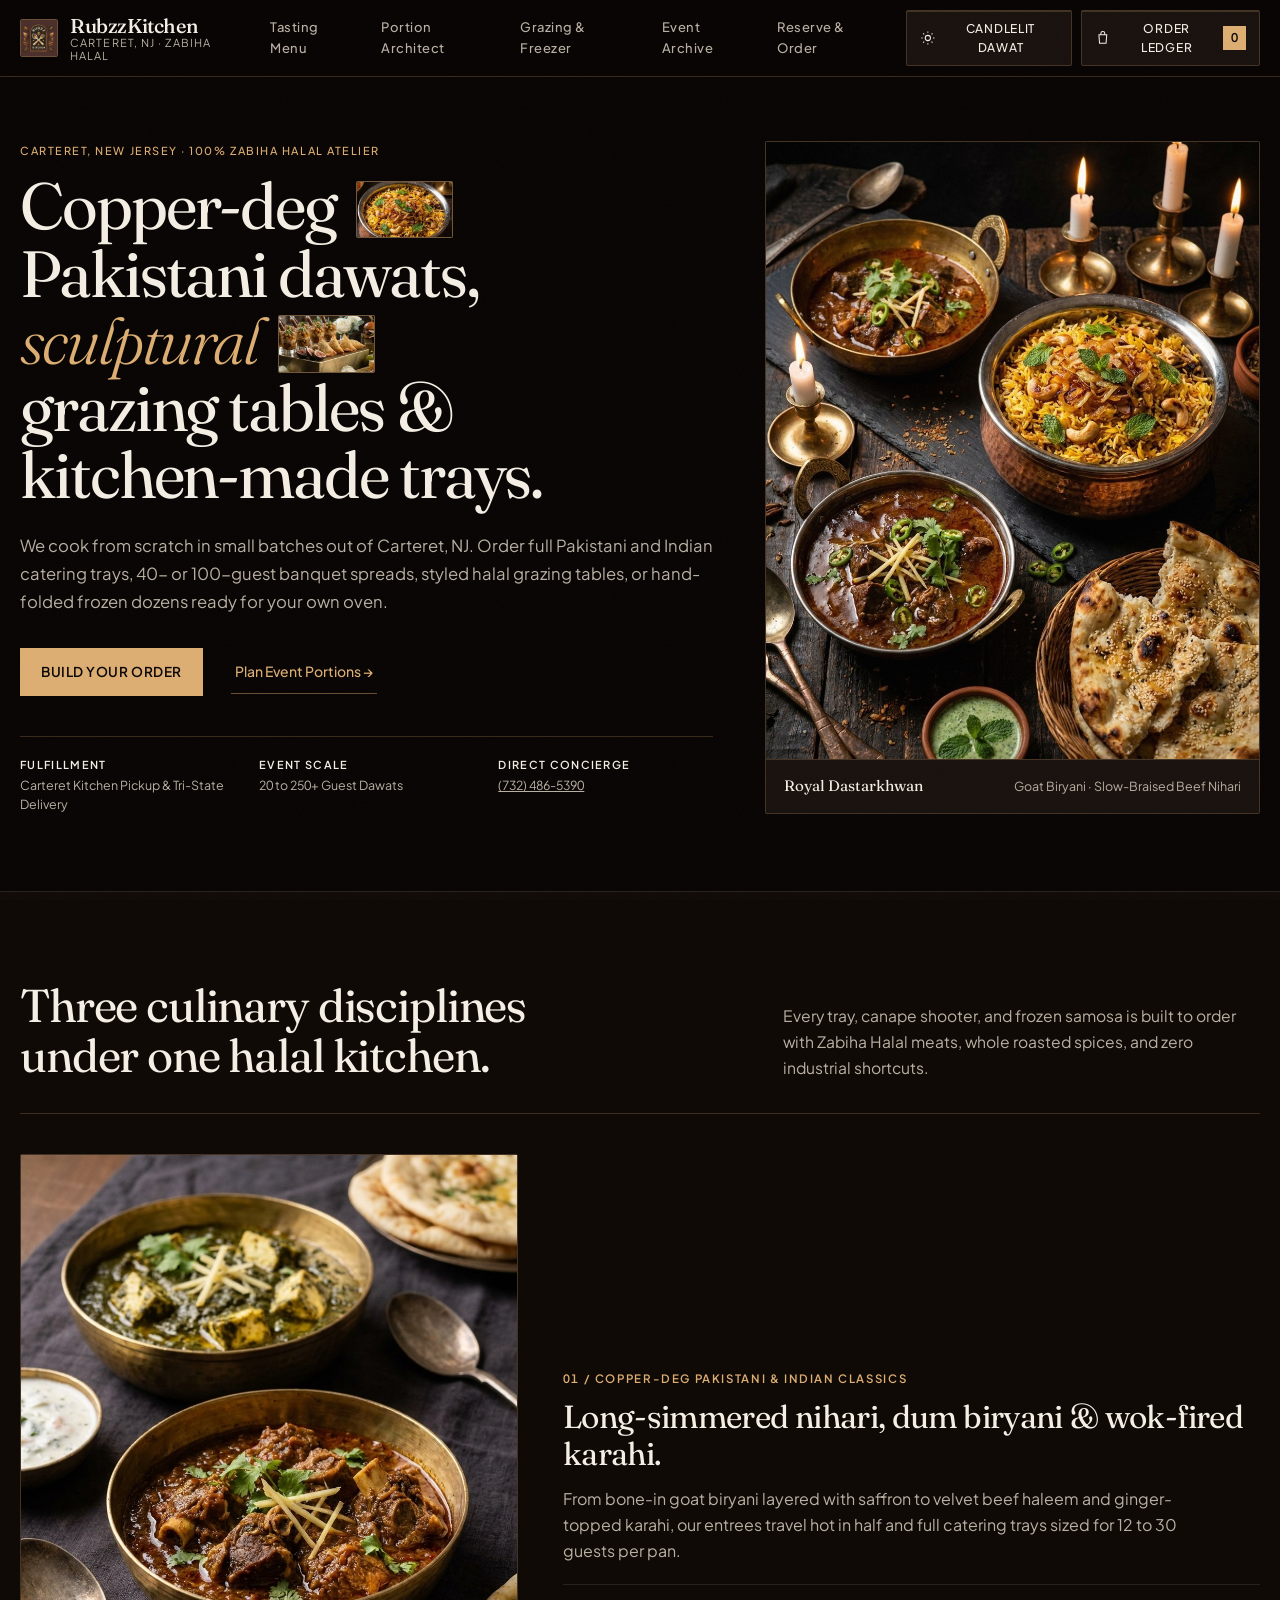
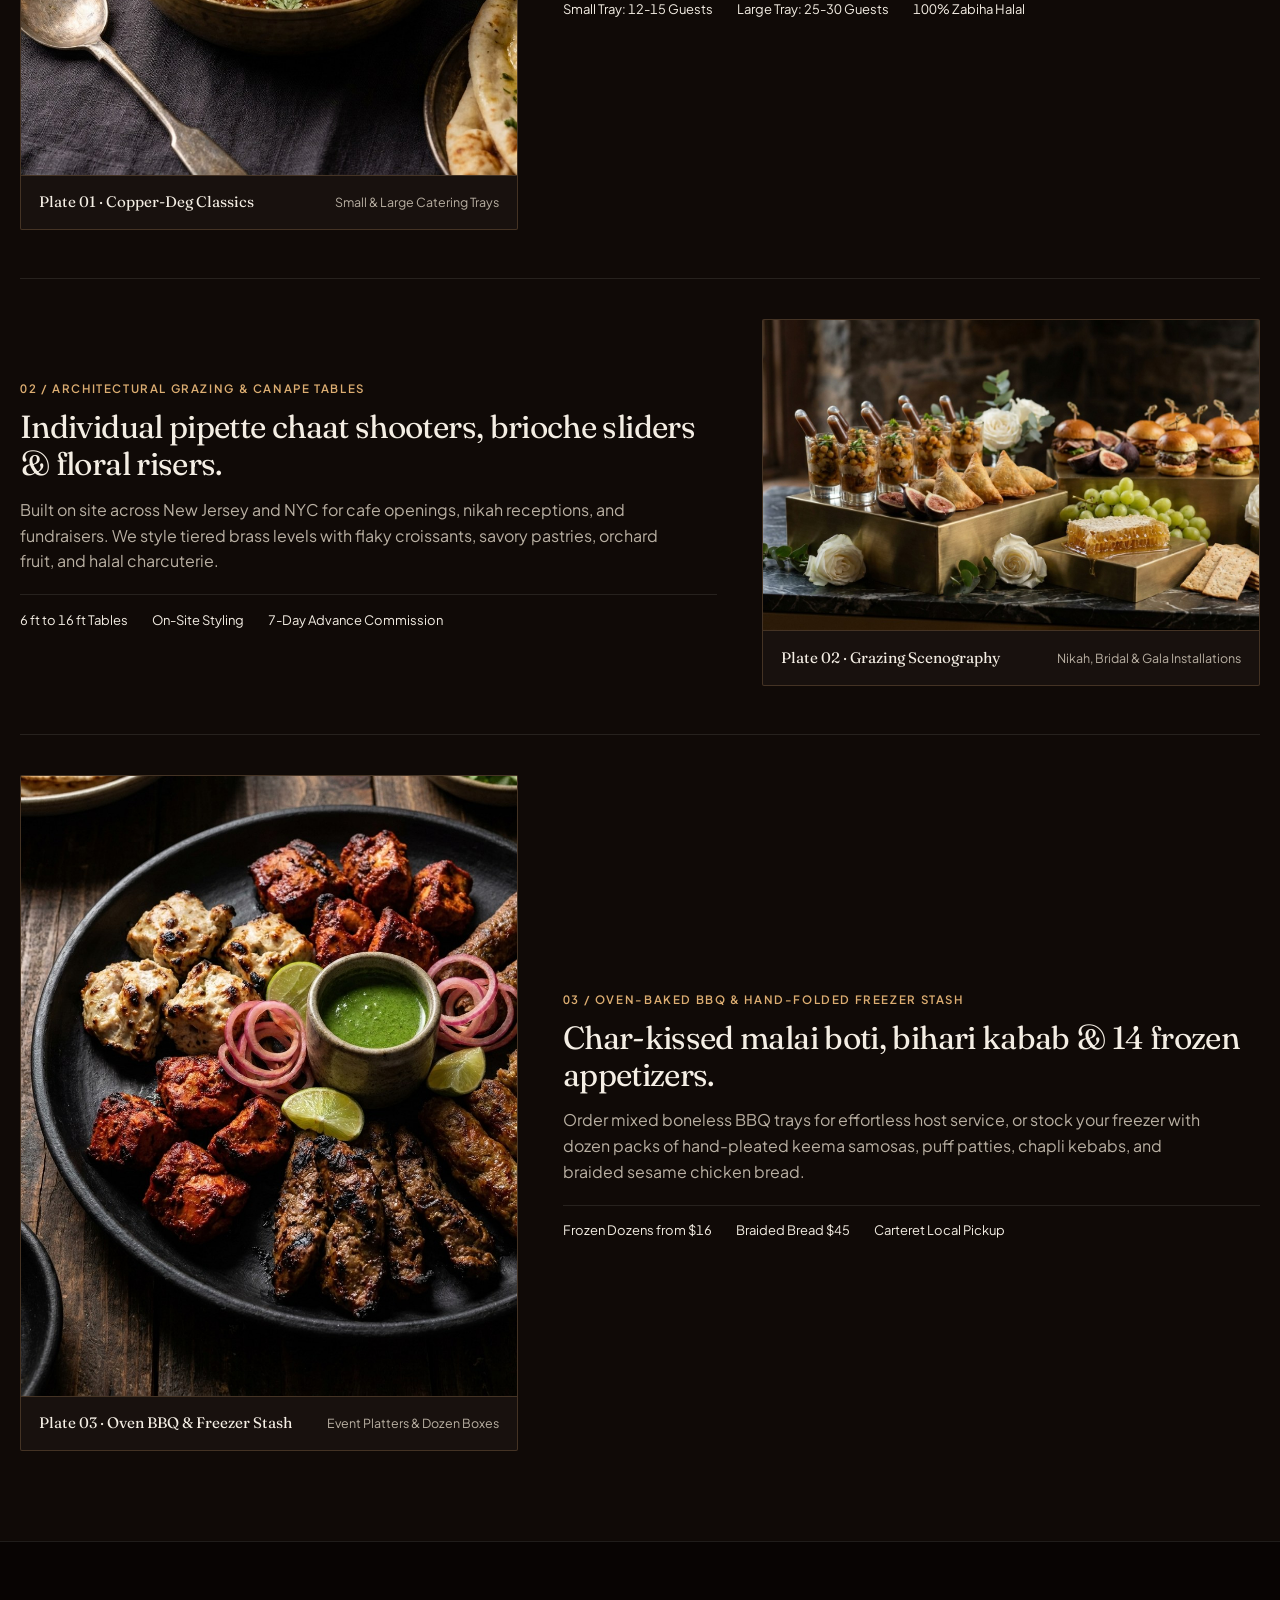
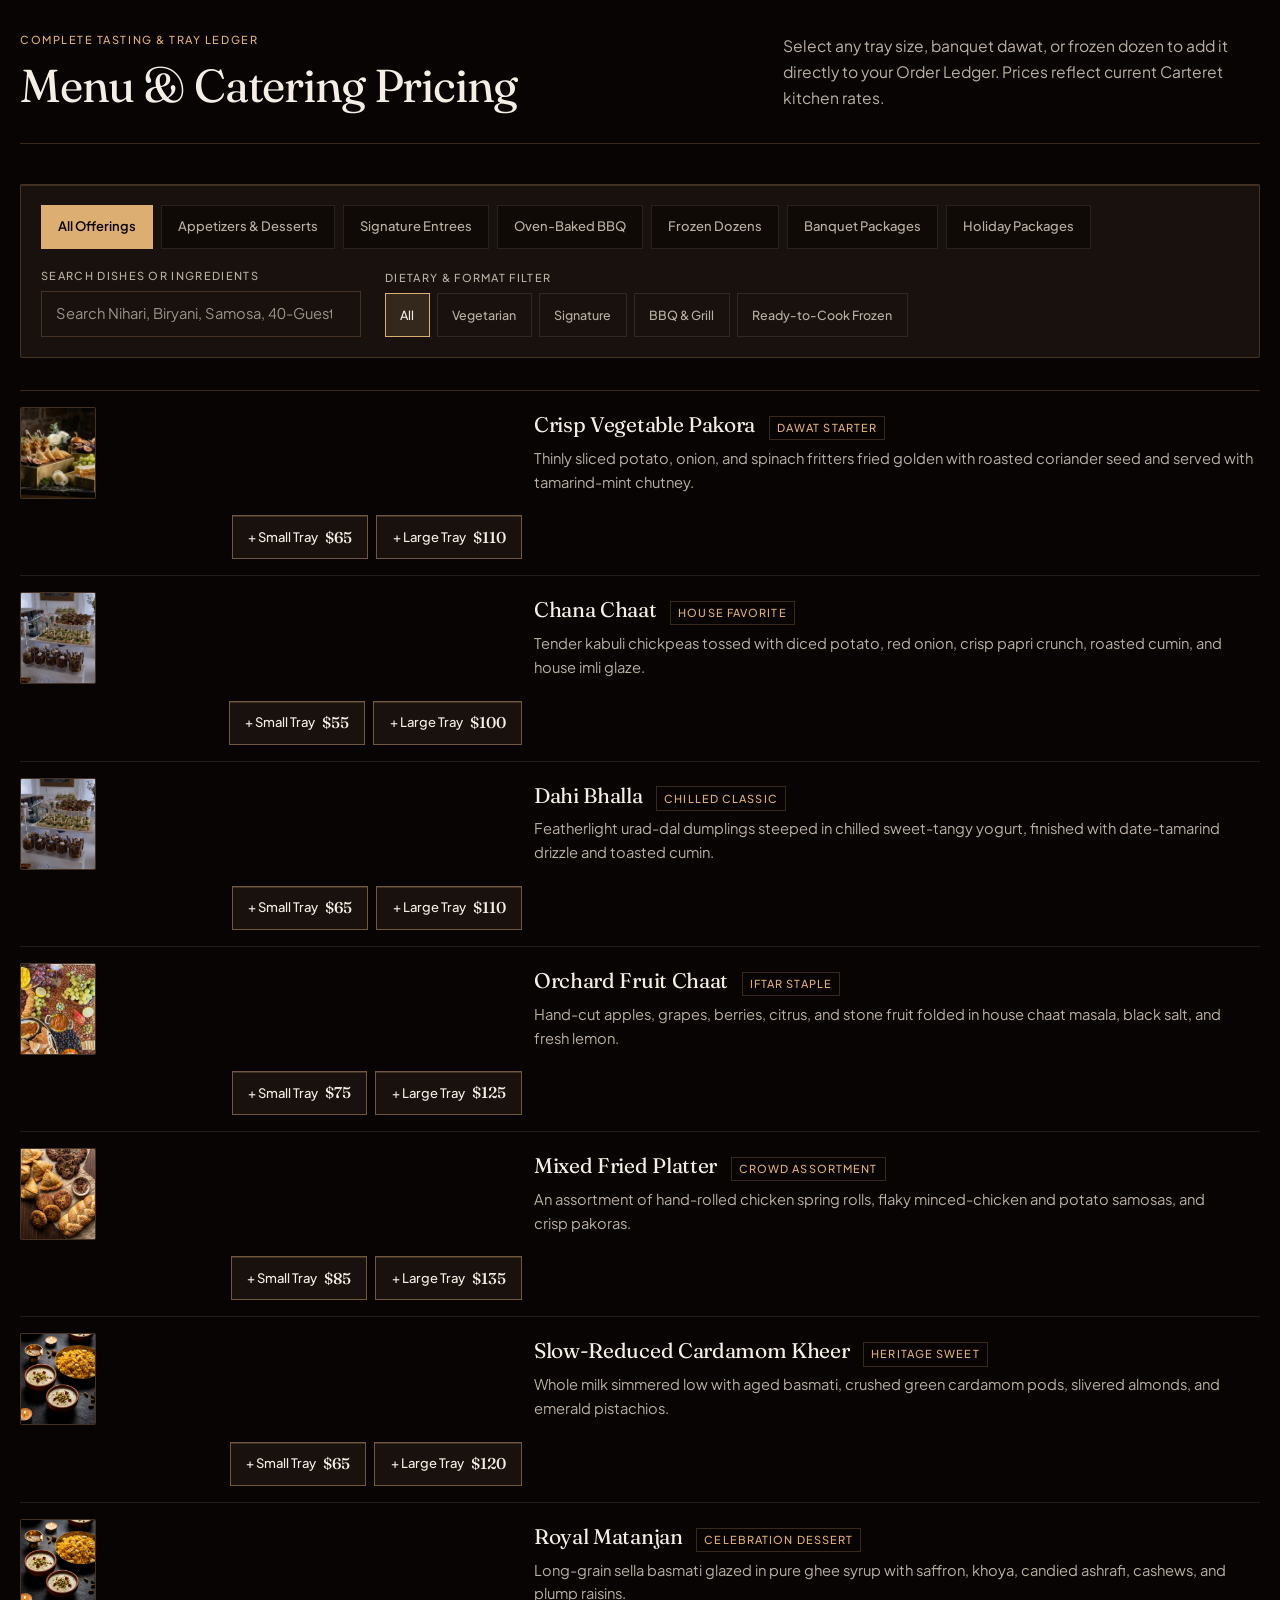
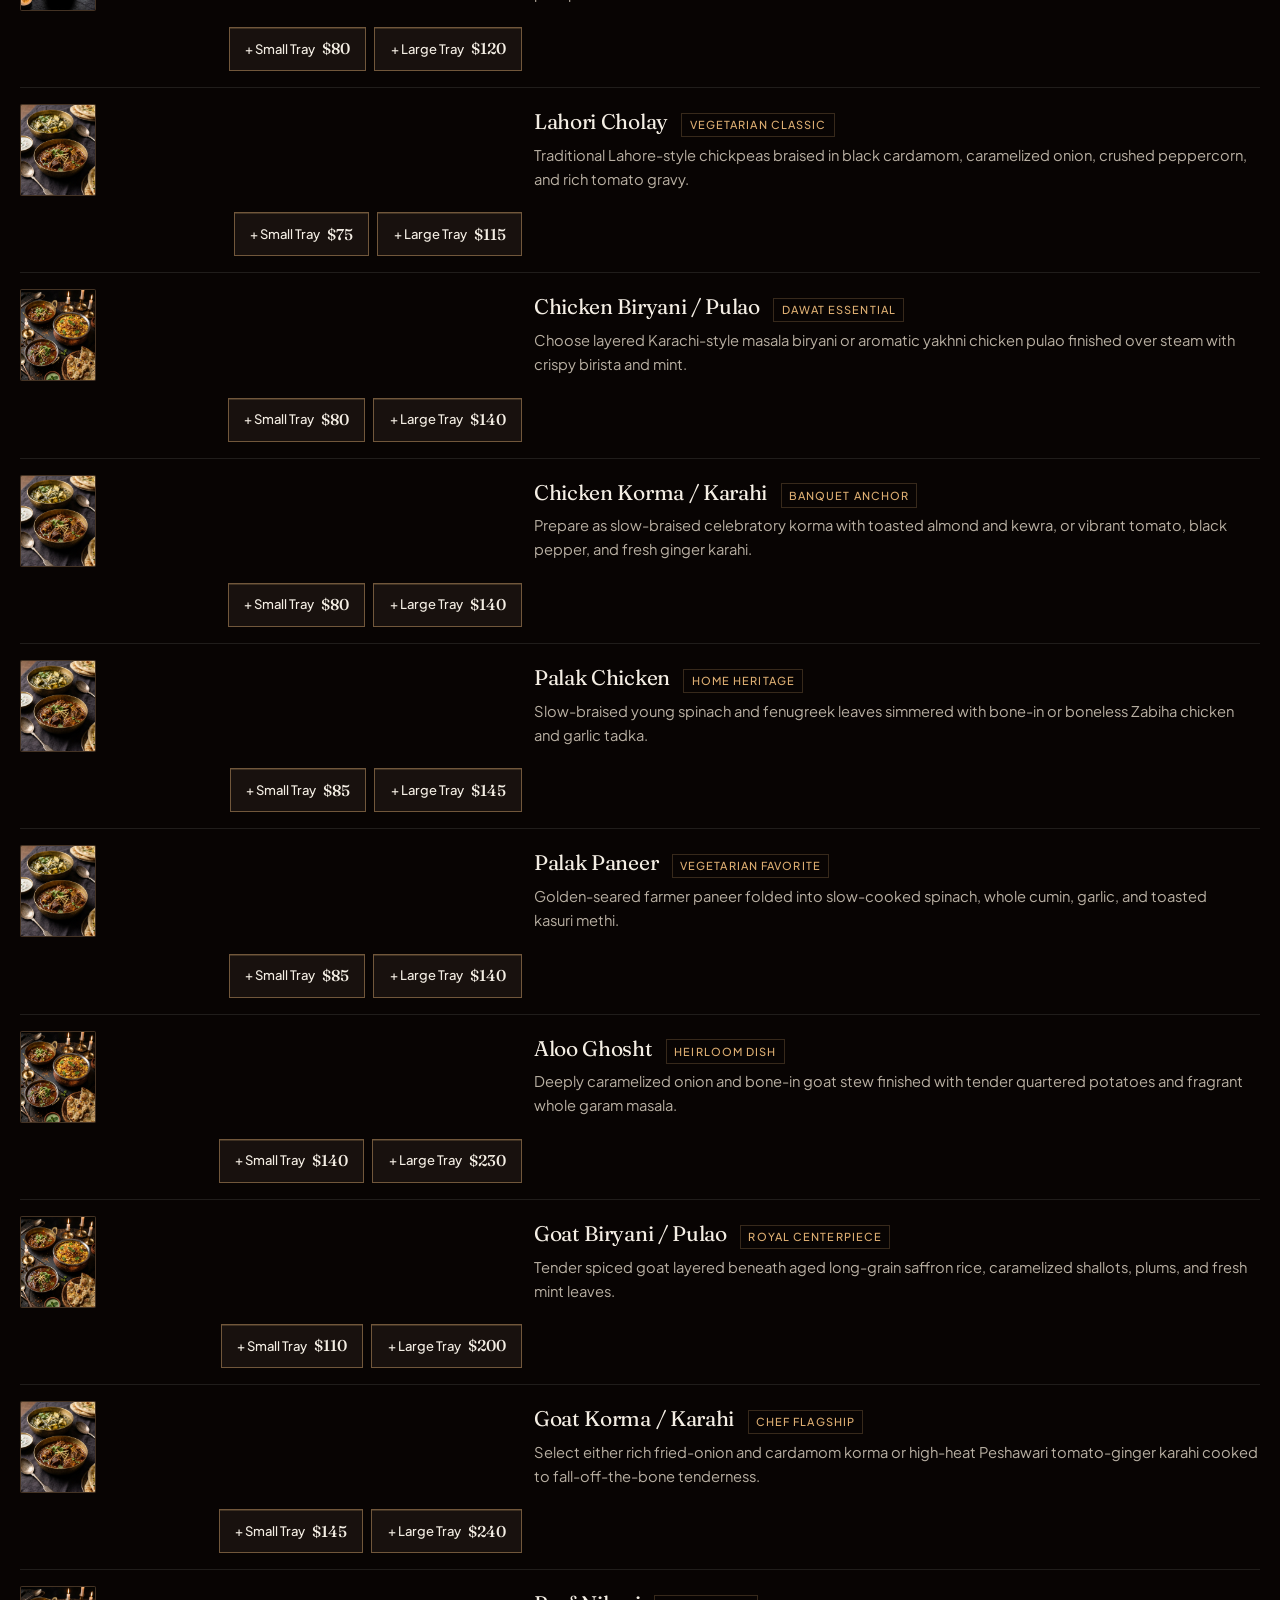
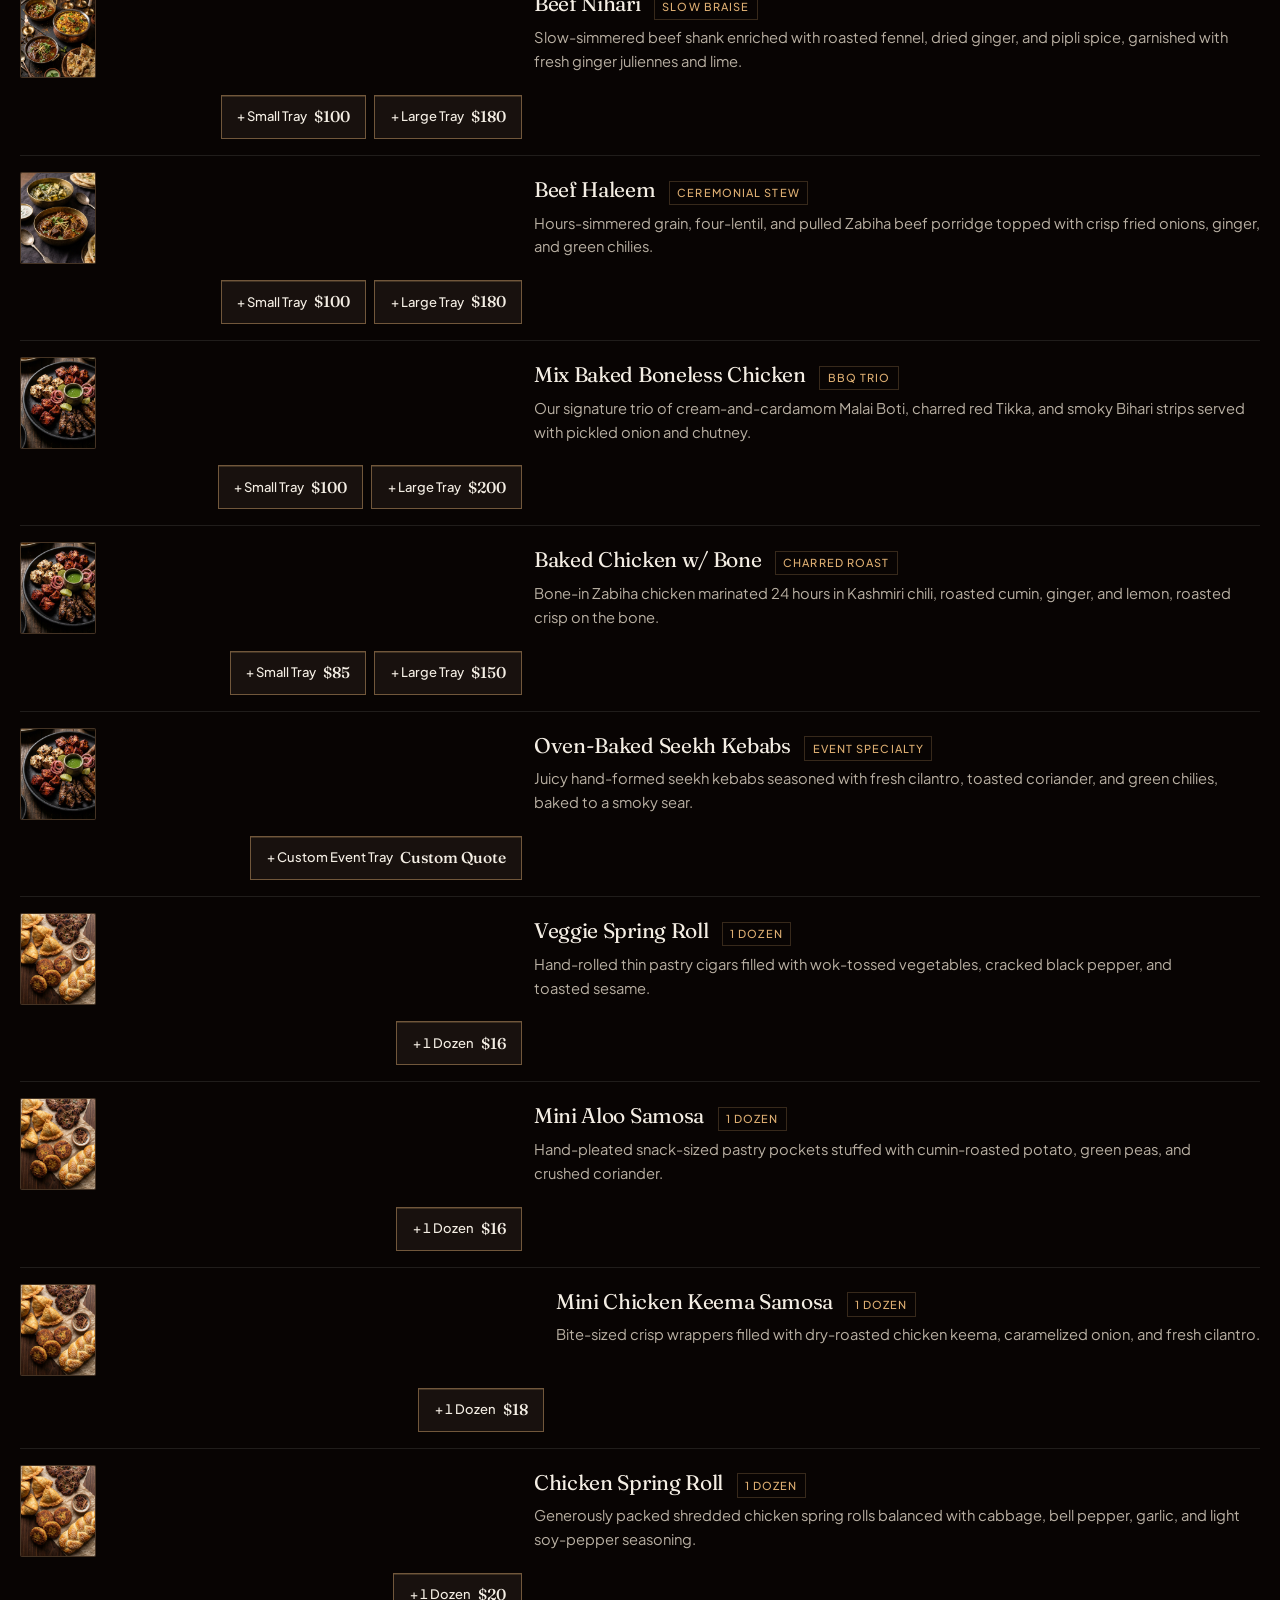
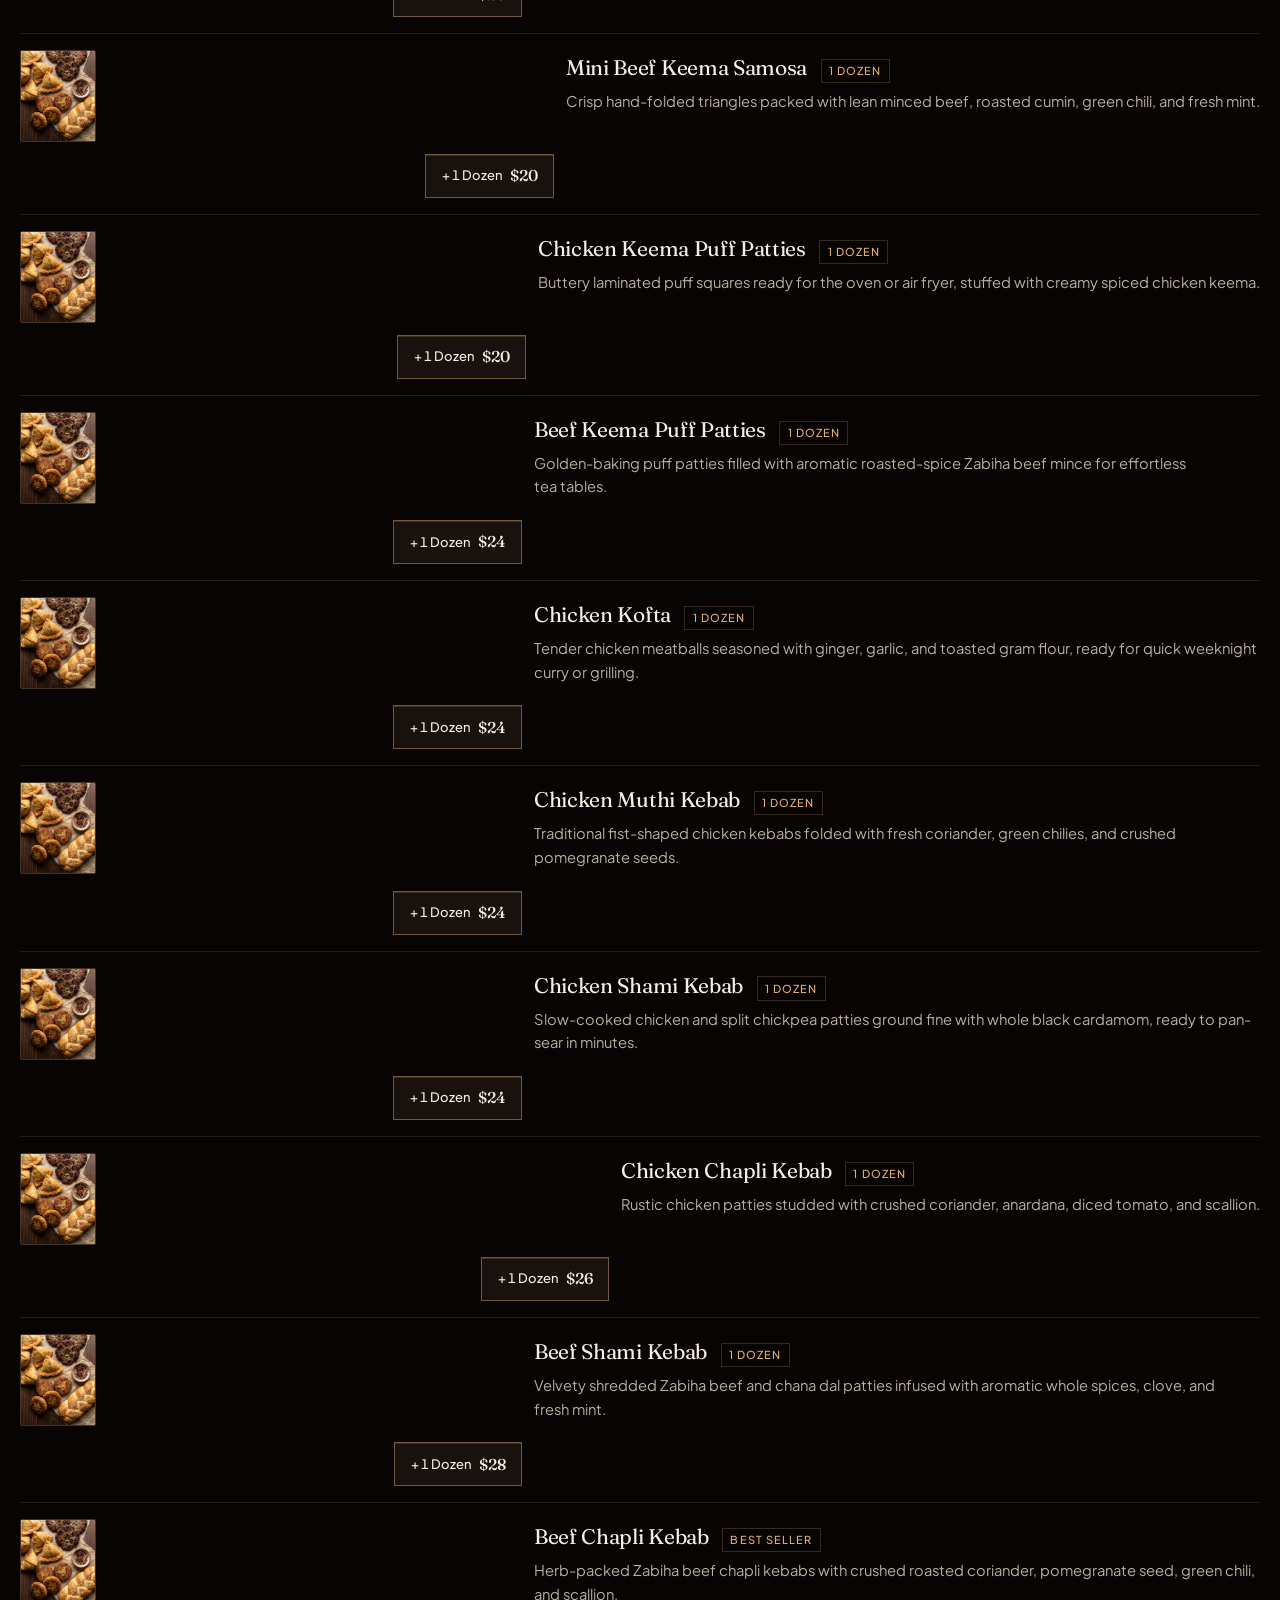
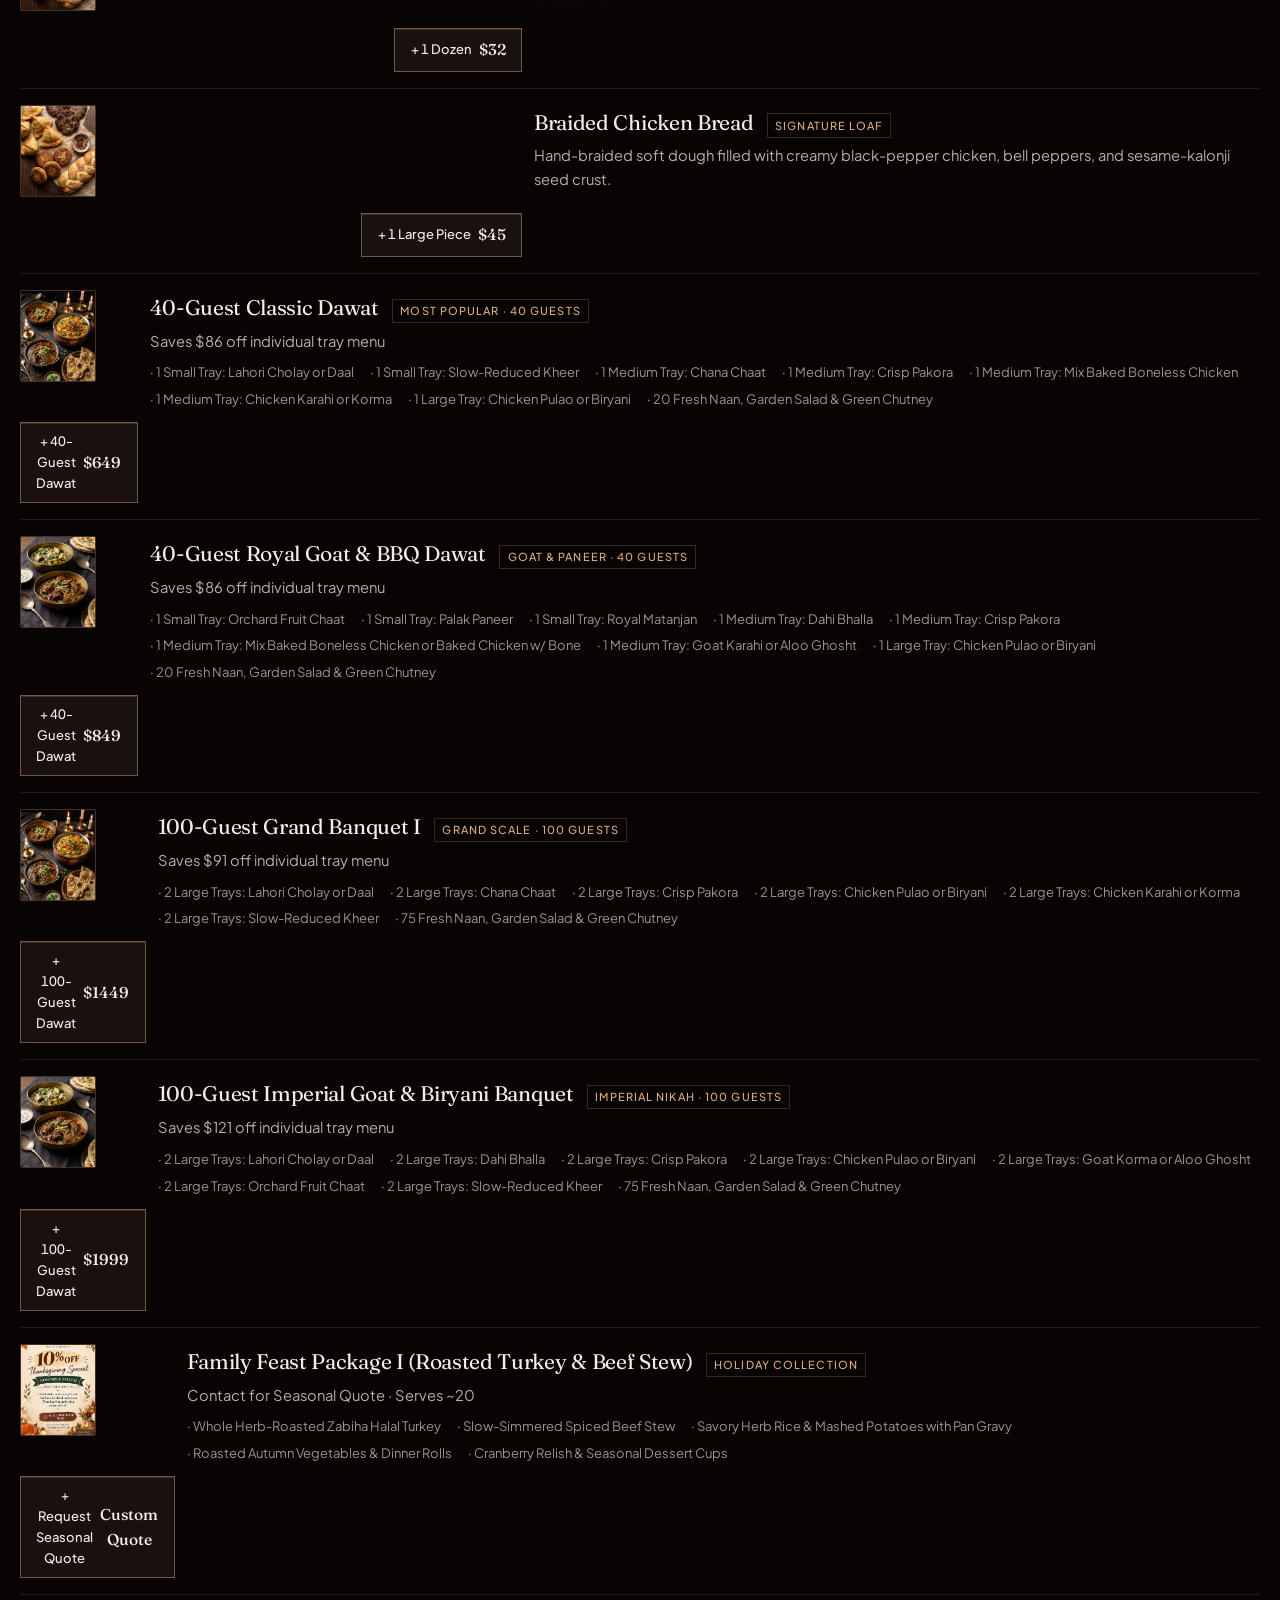
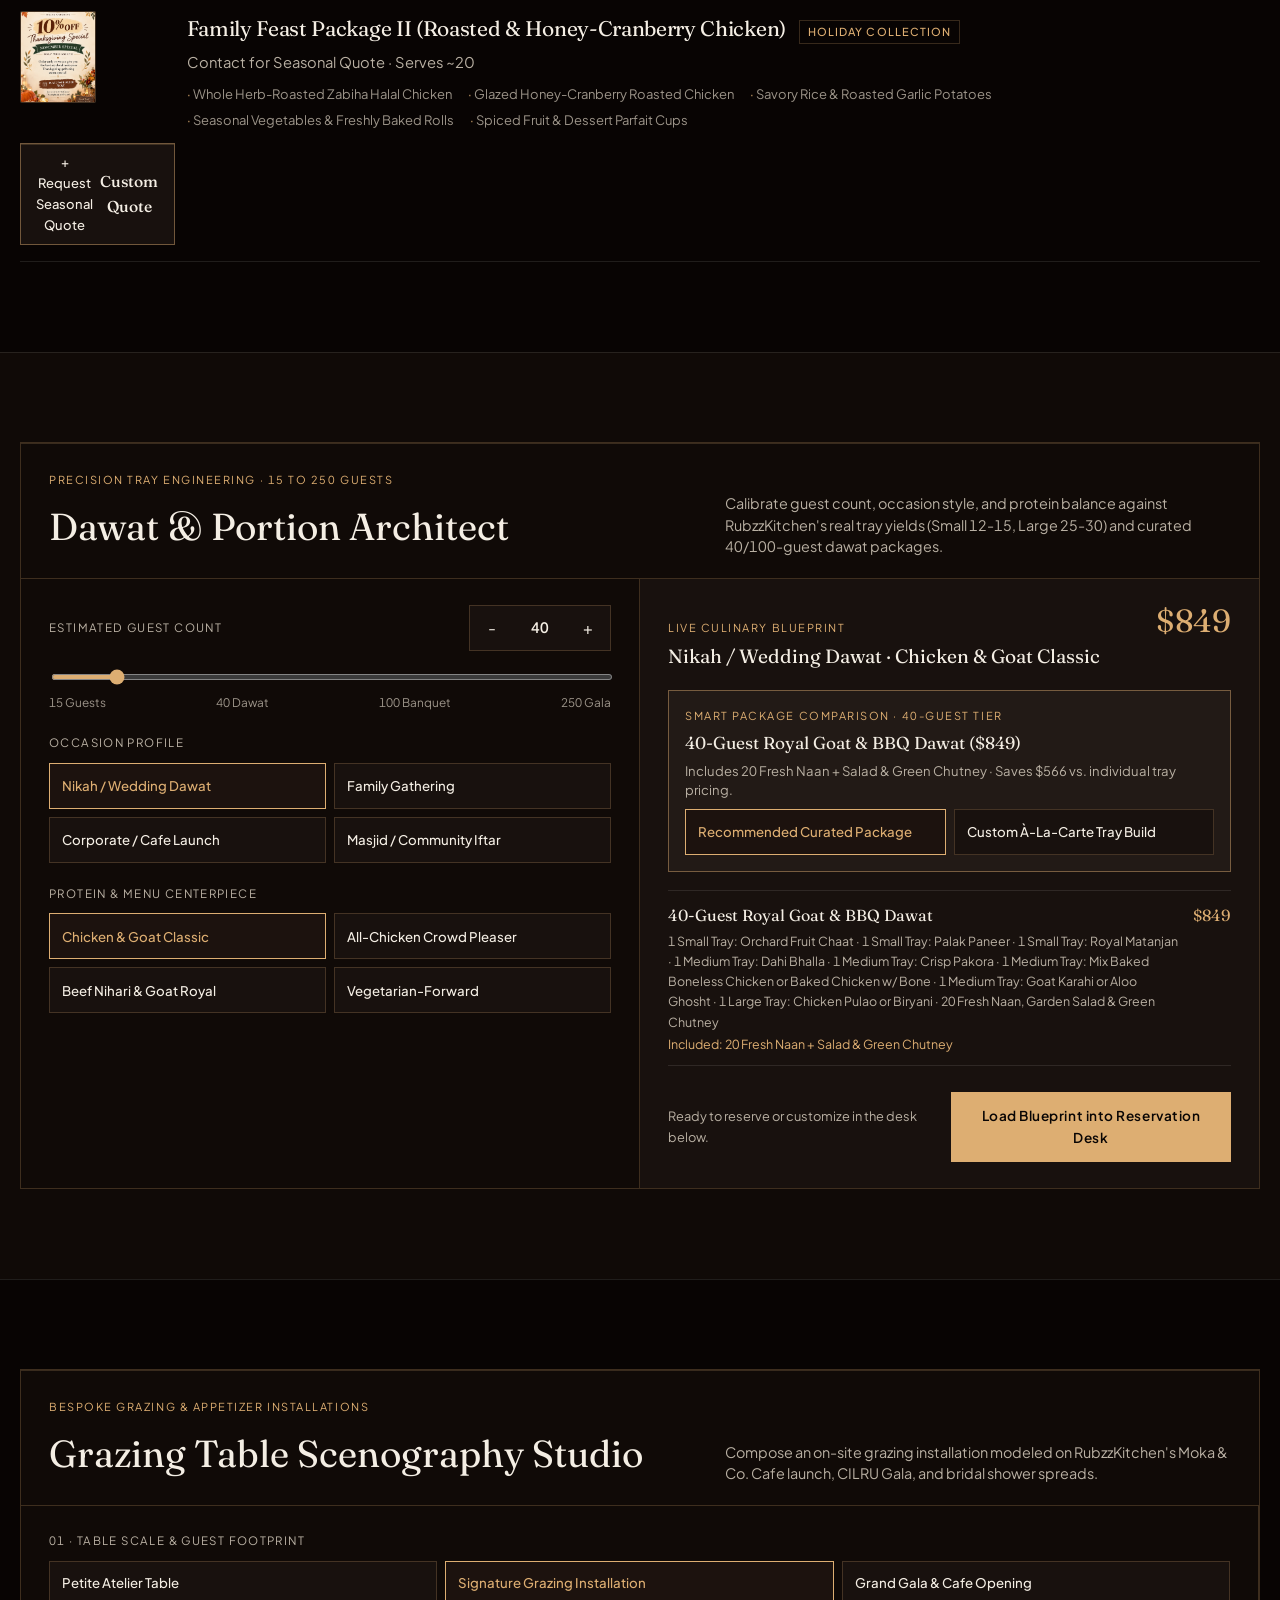
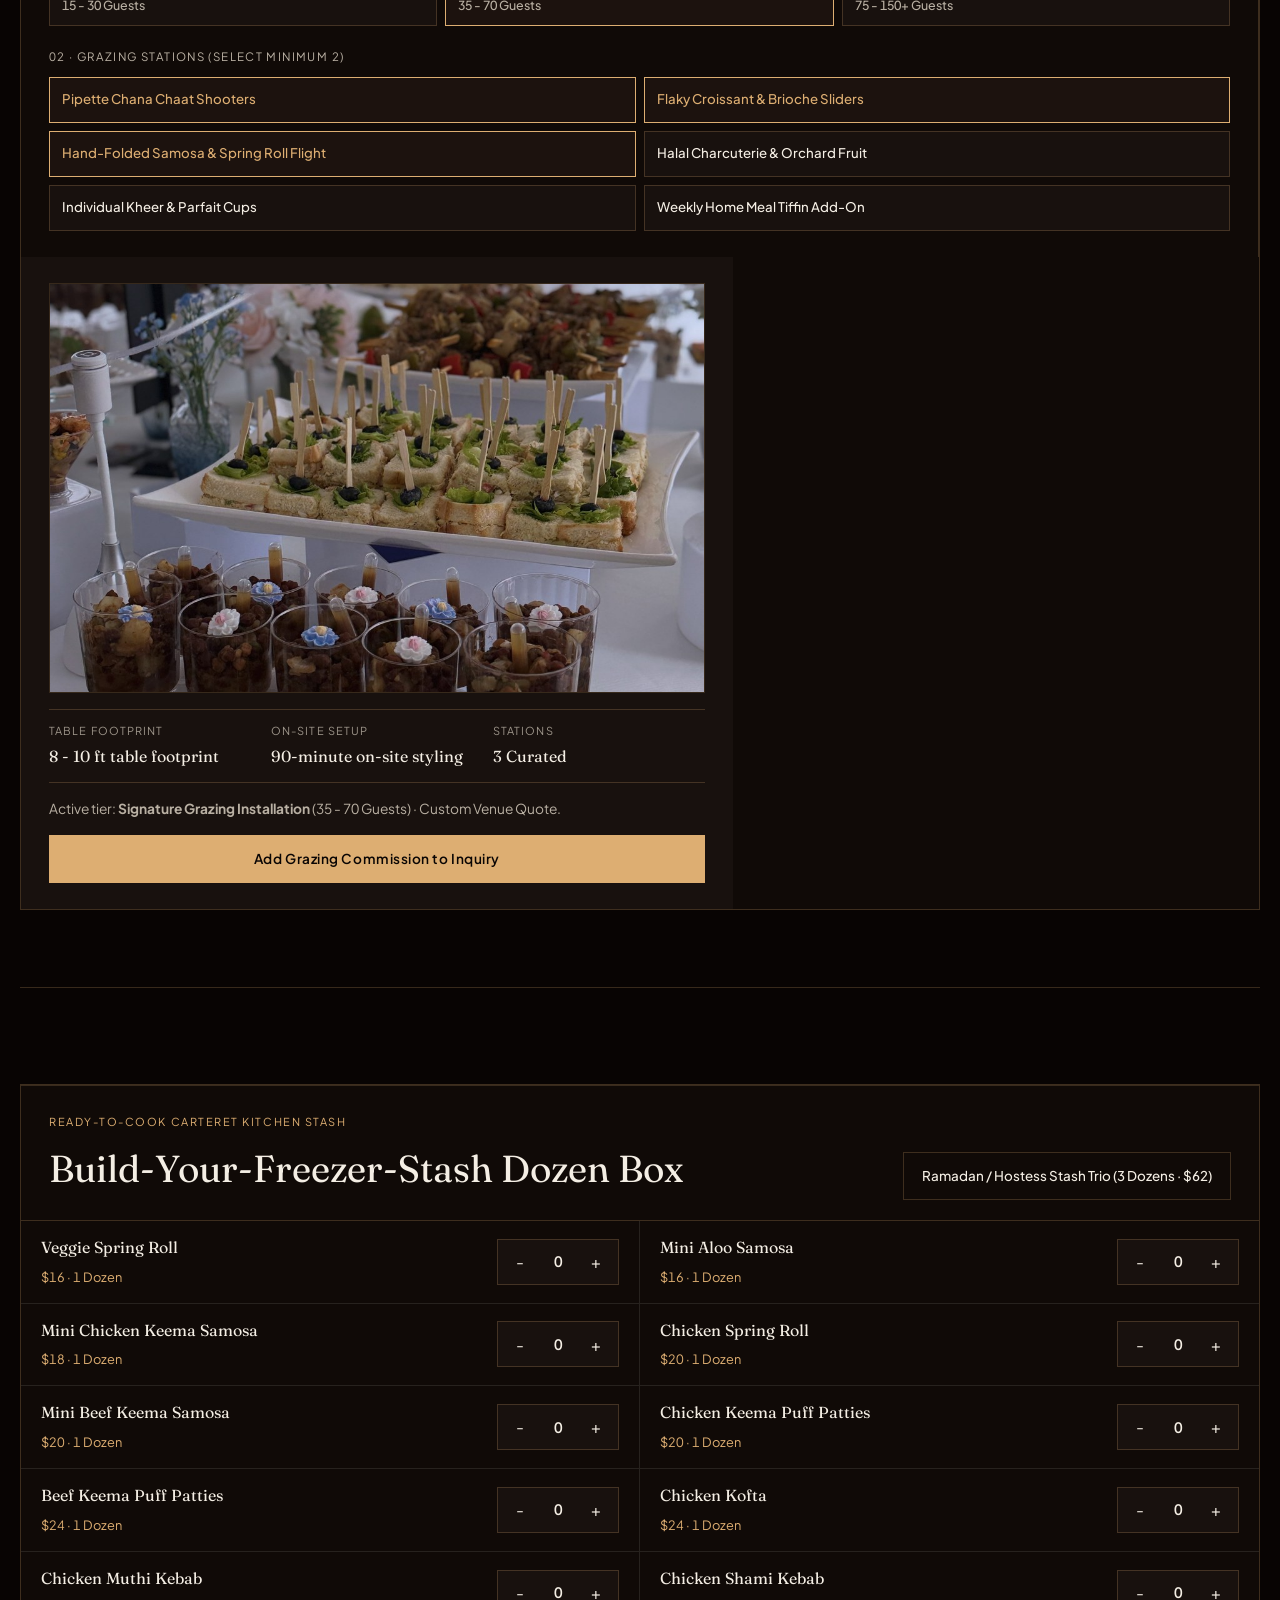
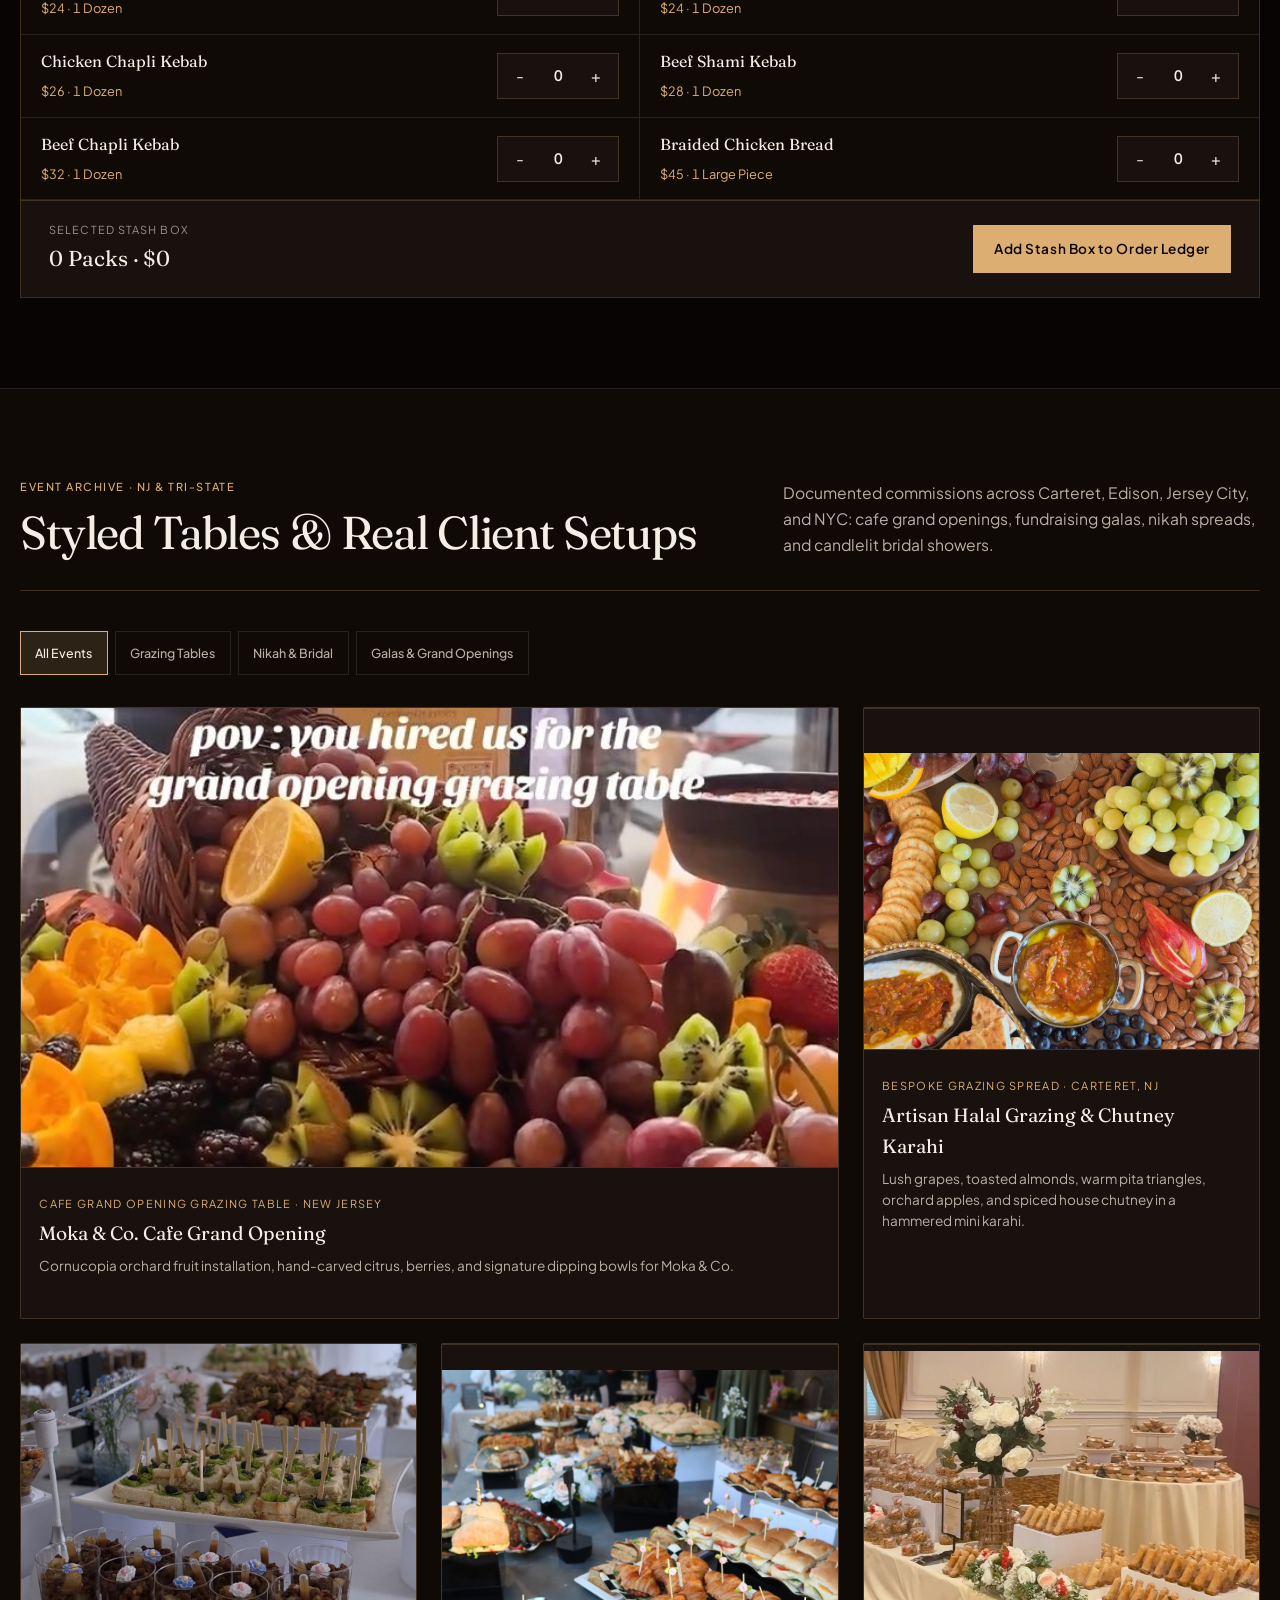
==== index.html @ 3fe82bcc "feat(rubzzkitchen): initial production release of Halal Pakistani & Indian Culinary Atelier" ====
<!DOCTYPE html>
<html lang="en">
<head>
  <meta charset="utf-8" />
  <meta name="viewport" content="width=device-width, initial-scale=1.0" />
  <title>RubzzKitchen | Zabiha Halal Pakistani &amp; Indian Catering in Carteret, NJ</title>
  <meta name="description" content="RubzzKitchen (@rubzzkitchen) in Carteret, NJ: scratch Zabiha Halal Pakistani and Indian catering trays, 40- and 100-guest dawat banquets, bespoke grazing tables, and artisan frozen dozens." />
  <meta name="theme-color" content="#0a0807" />
  <link rel="manifest" href="./manifest.webmanifest" />
  <link rel="icon" type="image/jpeg" href="./assets/portfolio/brand-crest.jpg" />
  <link rel="preconnect" href="https://fonts.googleapis.com" />
  <link rel="preconnect" href="https://fonts.gstatic.com" crossorigin />
  <link href="https://fonts.googleapis.com/css2?family=Fraunces:ital,opsz,wght@0,9..144,300..600;1,9..144,300..500&family=Plus+Jakarta+Sans:wght@300;400;500;600&display=swap" rel="stylesheet" />
  <style>
    :root {
      --plane-0-void: oklch(0.115 0.010 45);
      --plane-1-surface: oklch(0.150 0.012 45);
      --plane-2-card: oklch(0.185 0.014 45);
      --plane-3-elevated: oklch(0.225 0.016 45);
      --plane-4-overlay: oklch(0.265 0.018 45);
      --text-primary: oklch(0.95 0.015 80);
      --color-surface: var(--plane-1-surface);
      --specular-top: inset 0 1px 0 0 color-mix(in oklch, oklch(0.78 0.095 72) 20%, transparent);
    }
    .rk-critical-num { font-variant-numeric: tabular-nums lining-nums; }
    .rk-critical-btn:active { transform: scale(0.97) translateY(1px); }
  </style>
  <link rel="stylesheet" href="./styles/tokens.css?v=1" />
  <link rel="stylesheet" href="./styles/atelier.css?v=1" />
  <script type="application/ld+json">
  {
    "@context": "https://schema.org",
    "@type": ["FoodEstablishment", "CateringService"],
    "name": "RubzzKitchen",
    "alternateName": "@rubzzkitchen",
    "description": "100% Zabiha Halal Pakistani and Indian catering, banquet packages, bespoke grazing tables, and ready-to-cook frozen appetizers in Carteret, NJ.",
    "servesCuisine": ["Pakistani", "Indian", "Halal"],
    "telephone": "+1-732-486-5390",
    "email": "rubzzkitchen@gmail.com",
    "sameAs": [
      "https://www.instagram.com/rubzzkitchen/"
    ],
    "address": {
      "@type": "PostalAddress",
      "addressLocality": "Carteret",
      "addressRegion": "NJ",
      "addressCountry": "US"
    },
    "areaServed": [
      "Carteret, NJ",
      "Edison, NJ",
      "Iselin, NJ",
      "Woodbridge, NJ",
      "Middlesex County, NJ",
      "Central New Jersey",
      "North Jersey",
      "New York City"
    ]
  }
  </script>
</head>
<body>
  <div class="rk-grain-overlay" aria-hidden="true"></div>
  <a class="rk-skip-link" href="#main-content">Skip to main content</a>

  <header class="rk-header">
    <div class="rk-container rk-header-inner">
      <a class="rk-brand" href="#hero">
        <img class="rk-brand-crest" src="./assets/portfolio/brand-crest.jpg" alt="RubzzKitchen crest" width="38" height="38" />
        <span class="rk-brand-meta">
          <span class="rk-brand-name">RubzzKitchen</span>
          <span class="rk-brand-sub">Carteret, NJ &middot; Zabiha Halal</span>
        </span>
      </a>

      <nav class="rk-nav" aria-label="Primary navigation">
        <a class="rk-nav-link" href="#menu">Tasting Menu</a>
        <a class="rk-nav-link" href="#architect">Portion Architect</a>
        <a class="rk-nav-link" href="#grazing">Grazing &amp; Freezer</a>
        <a class="rk-nav-link" href="#portfolio">Event Archive</a>
        <a class="rk-nav-link" href="#book">Reserve &amp; Order</a>
      </nav>

      <div class="rk-header-actions">
        <button id="rkThemeToggle" class="rk-icon-btn rk-tactile rk-critical-btn" type="button" aria-pressed="false" aria-label="Switch lighting mode between Candlelit Dawat and Warm Parchment">
          <svg width="16" height="16" viewBox="0 0 24 24" fill="none" stroke="currentColor" stroke-width="1.6" aria-hidden="true">
            <circle cx="12" cy="12" r="4"></circle>
            <path d="M12 2v2M12 20v2M4.93 4.93l1.41 1.41M17.66 17.66l1.41 1.41M2 12h2M20 12h2M4.93 19.07l1.41-1.41M17.66 6.34l1.41-1.41"></path>
          </svg>
          <span class="rk-theme-label" id="rkThemeLabel">Candlelit Dawat</span>
        </button>

        <button id="rkBagTrigger" class="rk-icon-btn rk-tactile rk-critical-btn" type="button" aria-haspopup="dialog" aria-label="Open Catering Order Ledger">
          <svg width="16" height="16" viewBox="0 0 24 24" fill="none" stroke="currentColor" stroke-width="1.6" aria-hidden="true">
            <path d="M6 7h12l-1 13H7L6 7z"></path>
            <path d="M9 7V5a3 3 0 0 1 6 0v2"></path>
          </svg>
          <span>Order Ledger</span>
          <span id="rkBagCount" class="rk-bag-count rk-tabular rk-critical-num">0</span>
        </button>

        <button id="rkMobileNavToggle" class="rk-icon-btn rk-mobile-toggle rk-tactile" type="button" aria-expanded="false" aria-controls="rkMobileNav" aria-label="Toggle navigation menu">
          <svg width="18" height="18" viewBox="0 0 24 24" fill="none" stroke="currentColor" stroke-width="1.75" aria-hidden="true">
            <path d="M4 7h16M4 12h16M4 17h16"></path>
          </svg>
        </button>
      </div>
    </div>

    <div id="rkMobileNav" class="rk-mobile-drawer" hidden>
      <nav class="rk-mobile-nav-list" aria-label="Mobile navigation">
        <a class="rk-mobile-nav-link" href="#menu">Tasting Menu</a>
        <a class="rk-mobile-nav-link" href="#architect">Portion Architect</a>
        <a class="rk-mobile-nav-link" href="#grazing">Grazing &amp; Freezer</a>
        <a class="rk-mobile-nav-link" href="#portfolio">Event Archive</a>
        <a class="rk-mobile-nav-link" href="#faq">Standards &amp; FAQ</a>
        <a class="rk-mobile-nav-link" href="#book">Reserve &amp; Order</a>
      </nav>
    </div>
  </header>

  <main id="main-content">
    <section id="hero" class="rk-hero">
      <div class="rk-container rk-hero-grid">
        <div>
          <p class="rk-eyebrow">CARTERET, NEW JERSEY &middot; 100% ZABIHA HALAL ATELIER</p>
          <h1 class="rk-display-heading rk-hero-headline">
            Copper-deg
            <span class="rk-inline-vignette" aria-hidden="true">
              <img src="./assets/generated/inline-saffron-deg.jpg" alt="" width="320" height="200" />
            </span>
            Pakistani dawats, <em>sculptural</em>
            <span class="rk-inline-vignette" aria-hidden="true">
              <img src="./assets/generated/inline-grazing-fig.jpg" alt="" width="320" height="200" />
            </span>
            grazing tables &amp; kitchen-made trays.
          </h1>
          <p class="rk-hero-copy">
            We cook from scratch in small batches out of Carteret, NJ. Order full Pakistani and Indian catering trays, 40- or 100-guest banquet spreads, styled halal grazing tables, or hand-folded frozen dozens ready for your own oven.
          </p>
          <div class="rk-hero-actions">
            <a class="rk-btn rk-btn-primary rk-tactile rk-critical-btn" href="#menu">Build Your Order</a>
            <a class="rk-text-link" href="#architect">Plan Event Portions &rarr;</a>
          </div>
          <div class="rk-provenance-strip">
            <div class="rk-provenance-item">
              <strong>Fulfillment</strong>
              Carteret Kitchen Pickup &amp; Tri-State Delivery
            </div>
            <div class="rk-provenance-item">
              <strong>Event Scale</strong>
              20 to 250+ Guest Dawats
            </div>
            <div class="rk-provenance-item">
              <strong>Direct Concierge</strong>
              <a href="tel:+17324865390">(732) 486-5390</a>
            </div>
          </div>
        </div>

        <figure class="rk-hero-plate">
          <div class="rk-plate-frame">
            <img src="./assets/generated/hero-royal-dastarkhwan.jpg" alt="Copper deg saffron goat biryani, beef nihari karahi, sesame naan, and mint raita on dark walnut" width="960" height="1200" fetchpriority="high" />
          </div>
          <figcaption class="rk-plate-placard">
            <strong>Royal Dastarkhwan</strong>
            <span>Goat Biryani &middot; Slow-Braised Beef Nihari</span>
          </figcaption>
        </figure>
      </div>
    </section>

    <section id="atelier-craft" class="rk-section rk-section--surface" aria-labelledby="rkCraftHeading">
      <div class="rk-container">
        <div class="rk-section-head">
          <div>
            <h2 id="rkCraftHeading" class="rk-section-title">Three culinary disciplines under one halal kitchen.</h2>
          </div>
          <p class="rk-section-lead">
            Every tray, canape shooter, and frozen samosa is built to order with Zabiha Halal meats, whole roasted spices, and zero industrial shortcuts.
          </p>
        </div>

        <div class="rk-pillar-list">
          <article class="rk-pillar-row">
            <figure class="rk-pillar-media">
              <div class="rk-pillar-media-frame">
                <img src="./assets/generated/entree-karahi-nihari.jpg" alt="Hammered brass vessels of goat karahi and palak paneer garnished with fresh coriander" width="960" height="1200" loading="lazy" />
              </div>
              <figcaption class="rk-plate-placard">
                <strong>Plate 01 &middot; Copper-Deg Classics</strong>
                <span>Small &amp; Large Catering Trays</span>
              </figcaption>
            </figure>
            <div class="rk-pillar-body">
              <span class="rk-pillar-index">01 / Copper-Deg Pakistani &amp; Indian Classics</span>
              <h3 class="rk-pillar-title">Long-simmered nihari, dum biryani &amp; wok-fired karahi.</h3>
              <p class="rk-pillar-desc">
                From bone-in goat biryani layered with saffron to velvet beef haleem and ginger-topped karahi, our entrees travel hot in half and full catering trays sized for 12 to 30 guests per pan.
              </p>
              <div class="rk-pillar-spec">
                <span>Small Tray: 12-15 Guests</span>
                <span>Large Tray: 25-30 Guests</span>
                <span>100% Zabiha Halal</span>
              </div>
            </div>
          </article>

          <article class="rk-pillar-row rk-pillar-row--reverse">
            <figure class="rk-pillar-media">
              <div class="rk-pillar-media-frame rk-pillar-media-frame--wide">
                <img src="./assets/generated/grazing-architectural-spread.jpg" alt="Architectural halal grazing table with pipette chana chaat shooters, flaky samosas, brioche sliders, and fruit" width="1280" height="800" loading="lazy" />
              </div>
              <figcaption class="rk-plate-placard">
                <strong>Plate 02 &middot; Grazing Scenography</strong>
                <span>Nikah, Bridal &amp; Gala Installations</span>
              </figcaption>
            </figure>
            <div class="rk-pillar-body">
              <span class="rk-pillar-index">02 / Architectural Grazing &amp; Canape Tables</span>
              <h3 class="rk-pillar-title">Individual pipette chaat shooters, brioche sliders &amp; floral risers.</h3>
              <p class="rk-pillar-desc">
                Built on site across New Jersey and NYC for cafe openings, nikah receptions, and fundraisers. We style tiered brass levels with flaky croissants, savory pastries, orchard fruit, and halal charcuterie.
              </p>
              <div class="rk-pillar-spec">
                <span>6 ft to 16 ft Tables</span>
                <span>On-Site Styling</span>
                <span>7-Day Advance Commission</span>
              </div>
            </div>
          </article>

          <article class="rk-pillar-row">
            <figure class="rk-pillar-media">
              <div class="rk-pillar-media-frame">
                <img src="./assets/generated/bbq-oven-platter.jpg" alt="Oven-baked halal malai boti, chicken tikka, chicken bihari, and seekh kebabs on black stoneware" width="960" height="1200" loading="lazy" />
              </div>
              <figcaption class="rk-plate-placard">
                <strong>Plate 03 &middot; Oven BBQ &amp; Freezer Stash</strong>
                <span>Event Platters &amp; Dozen Boxes</span>
              </figcaption>
            </figure>
            <div class="rk-pillar-body">
              <span class="rk-pillar-index">03 / Oven-Baked BBQ &amp; Hand-Folded Freezer Stash</span>
              <h3 class="rk-pillar-title">Char-kissed malai boti, bihari kabab &amp; 14 frozen appetizers.</h3>
              <p class="rk-pillar-desc">
                Order mixed boneless BBQ trays for effortless host service, or stock your freezer with dozen packs of hand-pleated keema samosas, puff patties, chapli kebabs, and braided sesame chicken bread.
              </p>
              <div class="rk-pillar-spec">
                <span>Frozen Dozens from $16</span>
                <span>Braided Bread $45</span>
                <span>Carteret Local Pickup</span>
              </div>
            </div>
          </article>
        </div>
      </div>
    </section>

    <section id="menu" class="rk-section" aria-labelledby="rkMenuHeading">
      <div class="rk-container">
        <div class="rk-section-head">
          <div>
            <p class="rk-eyebrow">COMPLETE TASTING &amp; TRAY LEDGER</p>
            <h2 id="rkMenuHeading" class="rk-section-title">Menu &amp; Catering Pricing</h2>
          </div>
          <p class="rk-section-lead">
            Select any tray size, banquet dawat, or frozen dozen to add it directly to your Order Ledger. Prices reflect current Carteret kitchen rates.
          </p>
        </div>

        <div class="rk-menu-controls">
          <div id="rkMenuTabs" class="rk-tablist" role="tablist" aria-label="Menu categories"></div>
          <div class="rk-menu-toolbar">
            <div class="rk-field-group">
              <label class="rk-field-label" for="rkMenuSearch">Search Dishes or Ingredients</label>
              <input id="rkMenuSearch" class="rk-input" type="search" placeholder="Search Nihari, Biryani, Samosa, 40-Guest..." autocomplete="off" />
            </div>
            <div class="rk-field-group">
              <span class="rk-field-label">Dietary &amp; Format Filter</span>
              <div id="rkDietaryFilters" class="rk-filter-row" role="group" aria-label="Dietary filters">
                <button class="rk-filter-btn rk-tactile" type="button" data-filter="all" aria-pressed="true">All</button>
                <button class="rk-filter-btn rk-tactile" type="button" data-filter="Vegetarian" aria-pressed="false">Vegetarian</button>
                <button class="rk-filter-btn rk-tactile" type="button" data-filter="Signature" aria-pressed="false">Signature</button>
                <button class="rk-filter-btn rk-tactile" type="button" data-filter="BBQ &amp; Grill" aria-pressed="false">BBQ &amp; Grill</button>
                <button class="rk-filter-btn rk-tactile" type="button" data-filter="Ready-to-Cook Frozen" aria-pressed="false">Ready-to-Cook Frozen</button>
              </div>
            </div>
          </div>
        </div>

        <div id="rkMenuGrid" class="rk-menu-ledger" aria-live="polite"></div>
      </div>
    </section>

    <section id="architect" class="rk-section rk-section--surface" aria-label="Portion Architect">
      <div class="rk-container">
        <div id="rkPortionArchitectMount"></div>
      </div>
    </section>

    <section id="grazing" class="rk-section" aria-label="Grazing Studio and Freezer Stash Builder">
      <div class="rk-container">
        <div id="rkGrazingStudioMount"></div>
        <div id="rkFrozenBuilderMount"></div>
      </div>
    </section>

    <section id="portfolio" class="rk-section rk-section--surface" aria-labelledby="rkPortfolioHeading">
      <div class="rk-container">
        <div class="rk-section-head">
          <div>
            <p class="rk-eyebrow">EVENT ARCHIVE &middot; NJ &amp; TRI-STATE</p>
            <h2 id="rkPortfolioHeading" class="rk-section-title">Styled Tables &amp; Real Client Setups</h2>
          </div>
          <p class="rk-section-lead">
            Documented commissions across Carteret, Edison, Jersey City, and NYC: cafe grand openings, fundraising galas, nikah spreads, and candlelit bridal showers.
          </p>
        </div>

        <div id="rkPortfolioFilters" class="rk-filter-row" role="group" aria-label="Filter event archive">
          <button class="rk-filter-btn rk-tactile" type="button" data-portfolio-filter="all" aria-pressed="true">All Events</button>
          <button class="rk-filter-btn rk-tactile" type="button" data-portfolio-filter="grazing" aria-pressed="false">Grazing Tables</button>
          <button class="rk-filter-btn rk-tactile" type="button" data-portfolio-filter="bridal" aria-pressed="false">Nikah &amp; Bridal</button>
          <button class="rk-filter-btn rk-tactile" type="button" data-portfolio-filter="corporate" aria-pressed="false">Galas &amp; Grand Openings</button>
        </div>

        <div id="rkPortfolioGrid" class="rk-portfolio-grid"></div>
      </div>
    </section>

    <section id="faq" class="rk-section" aria-labelledby="rkFaqHeading">
      <div class="rk-container rk-faq-split">
        <div>
          <p class="rk-eyebrow">KITCHEN STANDARDS &amp; POLICIES</p>
          <h2 id="rkFaqHeading" class="rk-section-title">Ordering &amp; Halal Craft</h2>
          <p class="rk-section-lead" style="margin-top: 0.85rem;">
            Clear timelines keep every tray fresh from the Carteret kitchen to your venue table.
          </p>
          <ul id="rkBookingPolicies" class="rk-policy-list"></ul>
        </div>

        <div>
          <div id="rkFaqList" class="rk-faq-list"></div>
        </div>
      </div>
    </section>

    <section id="book" class="rk-section rk-section--surface" aria-label="Reservation and Order Desk">
      <div class="rk-container">
        <div id="rkBookingMount"></div>
      </div>
    </section>
  </main>

  <footer class="rk-footer">
    <div class="rk-container">
      <div class="rk-footer-grid">
        <div>
          <p class="rk-footer-title">RubzzKitchen Atelier</p>
          <p style="margin: 0 0 1rem; font-family: var(--font-display); font-size: 1.55rem; color: var(--ink-primary);">
            Zabiha Halal Pakistani &amp; Indian Catering
          </p>
          <p style="margin: 0; font-size: 0.9rem; color: var(--ink-secondary); max-width: 44ch;">
            Prepared from scratch in Carteret, NJ with 100% Zabiha Halal meats. Full event trays, styled grazing installations, and frozen appetizers for home and hosting.
          </p>
        </div>

        <div>
          <p class="rk-footer-title">Direct Concierge</p>
          <ul class="rk-footer-links">
            <li><a href="tel:+17324865390" class="rk-tabular">(732) 486-5390 (Primary / WhatsApp)</a></li>
            <li><a href="tel:+17324259212" class="rk-tabular">(732) 425-9212 (Kitchen Line)</a></li>
            <li><a href="mailto:rubzzkitchen@gmail.com">rubzzkitchen@gmail.com</a></li>
            <li><a href="https://www.instagram.com/rubzzkitchen/" target="_blank" rel="noopener noreferrer">@rubzzkitchen on Instagram</a></li>
          </ul>
        </div>

        <div>
          <p class="rk-footer-title">Carteret &amp; Tri-State Service</p>
          <ul id="rkServiceAreaList" class="rk-footer-links" style="display: grid; grid-template-columns: repeat(2, minmax(0, 1fr)); gap: 0.4rem 1rem;"></ul>
        </div>
      </div>

      <div class="rk-footer-base">
        <span>RubzzKitchen &middot; Carteret, New Jersey &middot; 100% Zabiha Halal Scratch Kitchen</span>
        <span>Advance Notice: 72 Hours for Catering Trays &middot; 7 Days for Styled Grazing Tables</span>
      </div>
    </div>
  </footer>

  <div id="rkBagDrawerMount"></div>
  <div id="rkStatusToast" class="rk-toast" role="status" aria-live="polite" hidden></div>

  <dialog id="rkLightbox" class="rk-lightbox" aria-labelledby="rkLightboxTitle">
    <div class="rk-lightbox-inner">
      <figure class="rk-lightbox-figure">
        <img id="rkLightboxImg" src="./assets/portfolio/brand-crest.jpg" alt="" />
      </figure>
      <div class="rk-lightbox-body">
        <div>
          <p id="rkLightboxMeta" class="rk-portfolio-meta"></p>
          <h3 id="rkLightboxTitle" class="rk-section-title" style="font-size: 1.65rem; margin-bottom: 0.75rem;"></h3>
          <p id="rkLightboxCaption" class="rk-section-lead"></p>
        </div>
        <div class="rk-lightbox-controls">
          <button id="rkLightboxPrev" class="rk-btn rk-tactile" type="button">Previous</button>
          <button id="rkLightboxNext" class="rk-btn rk-tactile" type="button">Next</button>
          <button id="rkLightboxClose" class="rk-btn rk-btn-primary rk-tactile" type="button">Close</button>
        </div>
      </div>
    </div>
  </dialog>

  <script type="module" src="./js/app.js?v=1"></script>
</body>
</html>
---- styles/tokens.css ----
/* RubzzKitchen Design Tokens - Smoked Cardamom Noir & Brushed Deg Brass */

:root {
  color-scheme: dark;

  /* 5-Plane Stepped OKLCH Luminance */
  --plane-0-void: oklch(0.115 0.010 45);
  --plane-1-surface: oklch(0.150 0.012 45);
  --plane-2-card: oklch(0.185 0.014 45);
  --plane-3-elevated: oklch(0.225 0.016 45);
  --plane-4-overlay: oklch(0.265 0.018 45);

  /* Ink & Contrast Hierarchy (APCA Lc >= 92 primary, >= 68 secondary) */
  --ink-primary: oklch(0.95 0.015 80);
  --text-primary: oklch(0.95 0.015 80);
  --ink-secondary: oklch(0.76 0.020 75);
  --ink-muted: oklch(0.67 0.018 72);

  /* Brushed Deg Brass Accent & Semantic Intent */
  --accent-brass: oklch(0.78 0.095 72);
  --accent-brass-hover: oklch(0.83 0.095 74);
  --accent-ink: oklch(0.12 0.010 45);
  --color-destructive: oklch(0.62 0.17 28);
  --color-primary: var(--accent-brass);
  --color-surface: var(--plane-1-surface);
  --color-accent: var(--accent-brass);

  /* Relative OKLCH Hairline Borders & Specular Highlight */
  --border-hairline: color-mix(in oklch, var(--accent-brass) 22%, transparent);
  --border-strong: color-mix(in oklch, var(--accent-brass) 45%, transparent);
  --border-subtle: color-mix(in oklch, var(--ink-primary) 10%, transparent);
  --specular-top: inset 0 1px 0 0 color-mix(in oklch, var(--accent-brass) 20%, transparent);
  --surface-tint: color-mix(in oklch, var(--accent-brass) 7%, var(--plane-1-surface));

  /* Typography */
  --font-display: "Fraunces", Georgia, "Times New Roman", serif;
  --font-sans: "Plus Jakarta Sans", -apple-system, BlinkMacSystemFont, "Segoe UI", sans-serif;

  /* Architectural Geometry */
  --radius-sm: 0px;
  --radius-md: 2px;
  --header-height: 76px;
  --container-max: 1280px;

  /* Motion & Spring Physics */
  --spring-snappy: linear(
    0, 0.009, 0.035 2.1%, 0.141, 0.281 6.7%, 0.723 12.9%, 0.938 16.7%,
    1.017, 1.077, 1.121, 1.149 24.3%, 1.159, 1.163, 1.161, 1.154 29.9%,
    1.129 32.8%, 1.051 39.6%, 1.017 43.1%, 0.991, 0.977 51%, 0.974 53.8%,
    0.975 57.1%, 0.997 69.8%, 1.003 76.9%, 1.004 83.8%, 1
  );
  --ease-atelier: cubic-bezier(0.23, 1, 0.32, 1);
  --ease-drawer: cubic-bezier(0.32, 0.72, 0, 1);
  --dur-fast: 150ms;
  --dur-mid: 260ms;
  --dur-drawer: 360ms;
}

[data-theme="sandstone-daylight"] {
  color-scheme: light;

  --plane-0-void: oklch(0.965 0.014 82);
  --plane-1-surface: oklch(0.940 0.018 80);
  --plane-2-card: oklch(0.982 0.008 84);
  --plane-3-elevated: oklch(0.915 0.022 78);
  --plane-4-overlay: oklch(0.990 0.005 85);

  --ink-primary: oklch(0.18 0.020 42);
  --text-primary: oklch(0.18 0.020 42);
  --ink-secondary: oklch(0.36 0.022 44);
  --ink-muted: oklch(0.46 0.020 46);

  --accent-brass: oklch(0.44 0.095 56);
  --accent-brass-hover: oklch(0.38 0.095 54);
  --accent-ink: oklch(0.98 0.008 84);
  --color-destructive: oklch(0.48 0.17 27);

  --border-hairline: color-mix(in oklch, var(--accent-brass) 26%, transparent);
  --border-strong: color-mix(in oklch, var(--accent-brass) 52%, transparent);
  --border-subtle: color-mix(in oklch, var(--ink-primary) 12%, transparent);
  --specular-top: inset 0 1px 0 0 color-mix(in oklch, var(--ink-primary) 8%, transparent);
  --surface-tint: color-mix(in oklch, var(--accent-brass) 8%, var(--plane-1-surface));
}

.rk-tabular {
  font-variant-numeric: tabular-nums lining-nums;
}

.rk-tactile:active {
  transform: scale(0.97) translateY(1px);
}

@media (prefers-reduced-motion: reduce) {
  :root {
    --dur-fast: 1ms;
    --dur-mid: 1ms;
    --dur-drawer: 1ms;
  }

  *,
  *::before,
  *::after {
    animation-duration: 0.01ms !important;
    animation-iteration-count: 1 !important;
    transition-duration: 0.01ms !important;
    scroll-behavior: auto !important;
  }
}
---- styles/atelier.css ----
/* RubzzKitchen Editorial Atelier Stylesheet */

*,
*::before,
*::after {
  box-sizing: border-box;
}

html {
  scroll-behavior: smooth;
  overflow-x: clip;
  background-color: var(--plane-0-void);
  color: var(--ink-primary);
}

body {
  margin: 0;
  min-height: 100dvh;
  overflow-x: clip;
  background-color: var(--plane-0-void);
  color: var(--ink-primary);
  font-family: var(--font-sans);
  font-size: 1rem;
  line-height: 1.62;
  -webkit-font-smoothing: antialiased;
  -moz-osx-font-smoothing: grayscale;
  text-rendering: optimizeLegibility;
}

section[id],
[id^="rk"],
#hero,
#atelier-craft,
#menu,
#architect,
#grazing,
#portfolio,
#faq,
#book {
  scroll-margin-top: 96px;
}

img {
  display: block;
  max-width: 100%;
  height: auto;
}

a {
  color: inherit;
}

button,
input,
select,
textarea {
  font: inherit;
  color: inherit;
}

:focus-visible {
  outline: 2px solid var(--accent-brass);
  outline-offset: 2px;
}

/* Fixed subtle paper grain overlay */
.rk-grain-overlay {
  position: fixed;
  inset: 0;
  z-index: 90;
  pointer-events: none;
  opacity: 0.03;
  background-image: url("data:image/svg+xml,%3Csvg xmlns='http://www.w3.org/2000/svg' width='220' height='220' viewBox='0 0 220 220'%3E%3Cfilter id='g'%3E%3CfeTurbulence type='fractalNoise' baseFrequency='0.82' numOctaves='3' stitchTiles='stitch'/%3E%3C/filter%3E%3Crect width='220' height='220' filter='url(%23g)' opacity='1'/%3E%3C/svg%3E");
}

.rk-skip-link {
  position: absolute;
  left: -9999px;
  top: 0;
  z-index: 200;
  padding: 0.75rem 1.25rem;
  background: var(--accent-brass);
  color: var(--accent-ink);
  font-weight: 600;
  text-decoration: none;
}

.rk-skip-link:focus {
  left: 1rem;
  top: 1rem;
}

.rk-container {
  width: min(var(--container-max), calc(100% - 2.5rem));
  margin-inline: auto;
}

.rk-eyebrow {
  margin: 0 0 0.75rem;
  font-family: var(--font-sans);
  font-size: 0.6875rem;
  font-weight: 500;
  letter-spacing: 0.14em;
  text-transform: uppercase;
  color: var(--accent-brass);
}

.rk-display-heading {
  margin: 0;
  font-family: var(--font-display);
  font-weight: 400;
  letter-spacing: -0.028em;
  line-height: 1.06;
  color: var(--ink-primary);
  text-wrap: balance;
}

.rk-section {
  padding-block: clamp(4rem, 7vw, 6.25rem);
  border-top: 1px solid var(--border-subtle);
}

.rk-section--surface {
  background-color: var(--plane-1-surface);
}

.rk-section-head {
  display: grid;
  grid-template-columns: minmax(0, 1.2fr) minmax(0, 0.8fr);
  gap: 1.5rem 3rem;
  align-items: end;
  padding-bottom: 2rem;
  margin-bottom: 2.5rem;
  border-bottom: 1px solid var(--border-hairline);
}

.rk-section-title {
  margin: 0;
  font-family: var(--font-display);
  font-size: clamp(2rem, 3.6vw, 3.1rem);
  font-weight: 400;
  letter-spacing: -0.025em;
  line-height: 1.08;
  text-wrap: balance;
}

.rk-section-lead {
  margin: 0;
  color: var(--ink-secondary);
  font-size: 0.98rem;
  line-height: 1.65;
  text-wrap: pretty;
}

/* Shared Architectural Buttons */
.rk-btn {
  display: inline-flex;
  align-items: center;
  justify-content: center;
  gap: 0.5rem;
  min-height: 44px;
  padding: 0.7rem 1.35rem;
  border-radius: var(--radius-sm);
  border: 1px solid var(--border-strong);
  background: transparent;
  color: var(--ink-primary);
  font-family: var(--font-sans);
  font-size: 0.8125rem;
  font-weight: 500;
  letter-spacing: 0.06em;
  text-transform: uppercase;
  text-decoration: none;
  cursor: pointer;
  box-shadow: var(--specular-top, inset 0 1px 0 0 color-mix(in oklch, var(--accent-brass) 20%, transparent));
  transition:
    transform var(--dur-fast) var(--ease-atelier),
    background-color var(--dur-fast) var(--ease-atelier),
    border-color var(--dur-fast) var(--ease-atelier),
    color var(--dur-fast) var(--ease-atelier);
}

.rk-btn:hover {
  border-color: var(--accent-brass);
  background-color: color-mix(in oklch, var(--accent-brass) 10%, transparent);
}

.rk-btn:active {
  transform: scale(0.97) translateY(1px);
}

.rk-btn-primary {
  background-color: var(--accent-brass);
  border-color: var(--accent-brass);
  color: var(--accent-ink);
  font-weight: 600;
}

.rk-btn-primary:hover {
  background-color: var(--accent-brass-hover);
  border-color: var(--accent-brass-hover);
  color: var(--accent-ink);
}

.rk-btn-danger {
  border-color: color-mix(in oklch, var(--color-destructive) 48%, transparent);
  color: var(--color-destructive);
}

.rk-btn-danger:hover {
  border-color: var(--color-destructive);
  background-color: color-mix(in oklch, var(--color-destructive) 12%, transparent);
}

.rk-text-link {
  display: inline-flex;
  align-items: center;
  gap: 0.45rem;
  min-height: 44px;
  padding-inline: 0.25rem;
  font-size: 0.875rem;
  font-weight: 500;
  color: var(--accent-brass);
  text-decoration: none;
  border-bottom: 1px solid color-mix(in oklch, var(--accent-brass) 45%, transparent);
  transition:
    color var(--dur-fast) var(--ease-atelier),
    border-color var(--dur-fast) var(--ease-atelier);
}

.rk-text-link:hover {
  color: var(--accent-brass-hover);
  border-bottom-color: var(--accent-brass-hover);
}

/* Header Navigation */
.rk-header {
  position: sticky;
  top: 0;
  z-index: 60;
  min-height: var(--header-height);
  background-color: color-mix(in oklch, var(--plane-0-void) 90%, transparent);
  backdrop-filter: blur(14px);
  -webkit-backdrop-filter: blur(14px);
  border-bottom: 1px solid var(--border-hairline);
}

.rk-header-inner {
  display: flex;
  align-items: center;
  justify-content: space-between;
  gap: 1.25rem;
  min-height: var(--header-height);
}

.rk-brand {
  display: inline-flex;
  align-items: center;
  gap: 0.75rem;
  text-decoration: none;
  min-width: 0;
}

.rk-brand-crest {
  width: 38px;
  height: 38px;
  flex-shrink: 0;
  object-fit: cover;
  border-radius: var(--radius-md);
  border: 1px solid var(--border-strong);
}

.rk-brand-meta {
  display: flex;
  flex-direction: column;
  line-height: 1.15;
}

.rk-brand-name {
  font-family: var(--font-display);
  font-size: 1.25rem;
  font-weight: 500;
  letter-spacing: -0.02em;
  color: var(--ink-primary);
}

.rk-brand-sub {
  font-size: 0.6875rem;
  letter-spacing: 0.1em;
  text-transform: uppercase;
  color: var(--ink-secondary);
}

.rk-nav {
  display: flex;
  align-items: center;
  gap: 1.5rem;
}

.rk-nav-link {
  position: relative;
  font-size: 0.8125rem;
  font-weight: 500;
  letter-spacing: 0.04em;
  color: var(--ink-secondary);
  text-decoration: none;
  padding-block: 0.5rem;
  transition: color var(--dur-fast) var(--ease-atelier);
}

.rk-nav-link:hover,
.rk-nav-link:focus-visible {
  color: var(--ink-primary);
}

.rk-header-actions {
  display: flex;
  align-items: center;
  gap: 0.55rem;
}

.rk-icon-btn {
  display: inline-flex;
  align-items: center;
  justify-content: center;
  gap: 0.45rem;
  min-width: 44px;
  min-height: 44px;
  padding: 0.5rem 0.8rem;
  background-color: var(--plane-2-card);
  border: 1px solid var(--border-hairline);
  border-radius: var(--radius-md);
  color: var(--ink-primary);
  font-size: 0.75rem;
  font-weight: 500;
  letter-spacing: 0.06em;
  text-transform: uppercase;
  cursor: pointer;
  box-shadow: var(--specular-top);
  transition:
    transform var(--dur-fast) var(--ease-atelier),
    border-color var(--dur-fast) var(--ease-atelier),
    background-color var(--dur-fast) var(--ease-atelier);
}

.rk-icon-btn:hover {
  border-color: var(--accent-brass);
  background-color: var(--plane-3-elevated);
}

.rk-icon-btn:active {
  transform: scale(0.97) translateY(1px);
}

.rk-bag-count {
  display: inline-flex;
  align-items: center;
  justify-content: center;
  min-width: 1.45rem;
  height: 1.45rem;
  padding-inline: 0.35rem;
  background-color: var(--accent-brass);
  color: var(--accent-ink);
  font-size: 0.75rem;
  font-weight: 600;
  font-variant-numeric: tabular-nums lining-nums;
  border-radius: var(--radius-sm);
}

.rk-mobile-toggle {
  display: none;
  padding: 0;
}

.rk-mobile-drawer {
  background-color: var(--plane-1-surface);
  border-bottom: 1px solid var(--border-strong);
  padding: 1rem 1.25rem 1.35rem;
}

.rk-mobile-drawer[hidden] {
  display: none;
}

.rk-mobile-nav-list {
  display: flex;
  flex-direction: column;
  gap: 0.25rem;
}

.rk-mobile-nav-link {
  display: flex;
  align-items: center;
  justify-content: space-between;
  min-height: 44px;
  padding: 0.5rem 0.25rem;
  border-bottom: 1px solid var(--border-subtle);
  text-decoration: none;
  font-family: var(--font-display);
  font-size: 1.15rem;
  color: var(--ink-primary);
}

/* Asymmetric Split Editorial Hero */
.rk-hero {
  padding-block: clamp(2.5rem, 5vw, 4.75rem) clamp(3.5rem, 6vw, 5.5rem);
}

.rk-hero-grid {
  display: grid;
  grid-template-columns: minmax(0, 7fr) minmax(0, 5fr);
  gap: clamp(2rem, 4vw, 4.25rem);
  align-items: center;
}

.rk-hero-headline {
  font-size: clamp(2.45rem, 5.1vw, 4.45rem);
  line-height: 1.03;
  letter-spacing: -0.032em;
  margin-bottom: 1.5rem;
}

.rk-hero-headline em {
  font-style: italic;
  font-weight: 300;
  color: var(--accent-brass);
}

.rk-inline-vignette {
  display: inline-block;
  vertical-align: -0.14em;
  width: 1.48em;
  height: 0.88em;
  margin-inline: 0.14em;
  border-radius: var(--radius-md);
  border: 1px solid var(--border-strong);
  overflow: hidden;
  background-color: var(--plane-2-card);
  box-shadow: var(--specular-top);
}

.rk-inline-vignette img {
  width: 100%;
  height: 100%;
  object-fit: cover;
}

.rk-hero-copy {
  max-width: 58ch;
  margin: 0 0 2rem;
  font-size: 1.04rem;
  line-height: 1.68;
  color: var(--ink-secondary);
  text-wrap: pretty;
}

.rk-hero-actions {
  display: flex;
  flex-wrap: wrap;
  align-items: center;
  gap: 1.25rem 1.75rem;
  margin-bottom: 2.5rem;
}

.rk-provenance-strip {
  display: grid;
  grid-template-columns: repeat(3, minmax(0, 1fr));
  gap: 1rem 1.5rem;
  padding-top: 1.25rem;
  border-top: 1px solid var(--border-hairline);
}

.rk-provenance-item {
  font-size: 0.78rem;
  line-height: 1.45;
  color: var(--ink-secondary);
  font-variant-numeric: tabular-nums lining-nums;
}

.rk-provenance-item strong {
  display: block;
  font-size: 0.6875rem;
  font-weight: 600;
  letter-spacing: 0.12em;
  text-transform: uppercase;
  color: var(--ink-primary);
  margin-bottom: 0.2rem;
}

.rk-hero-plate {
  margin: 0;
  background-color: var(--plane-2-card);
  border: 1px solid var(--border-hairline);
  border-radius: var(--radius-md);
  box-shadow: var(--specular-top);
}

.rk-plate-frame {
  aspect-ratio: 4 / 5;
  overflow: hidden;
  background-color: var(--plane-1-surface);
}

.rk-plate-frame img {
  width: 100%;
  height: 100%;
  object-fit: cover;
}

.rk-plate-placard {
  display: flex;
  align-items: baseline;
  justify-content: space-between;
  gap: 1rem;
  padding: 0.9rem 1.15rem;
  border-top: 1px solid var(--border-hairline);
  font-size: 0.78rem;
  color: var(--ink-secondary);
}

.rk-plate-placard strong {
  font-family: var(--font-display);
  font-size: 0.95rem;
  font-weight: 400;
  color: var(--ink-primary);
}

/* Three Culinary Pillars Asymmetric Editorial Spread */
.rk-pillar-list {
  display: flex;
  flex-direction: column;
  gap: 3rem;
}

.rk-pillar-row {
  display: grid;
  grid-template-columns: minmax(0, 5fr) minmax(0, 7fr);
  gap: clamp(1.5rem, 3.5vw, 3.5rem);
  align-items: center;
  padding-top: 2.5rem;
  border-top: 1px solid var(--border-subtle);
}

.rk-pillar-row:first-child {
  padding-top: 0;
  border-top: 0;
}

.rk-pillar-row--reverse {
  grid-template-columns: minmax(0, 7fr) minmax(0, 5fr);
}

.rk-pillar-row--reverse .rk-pillar-media {
  order: 2;
}

.rk-pillar-row--reverse .rk-pillar-body {
  order: 1;
}

.rk-pillar-media {
  margin: 0;
  background-color: var(--plane-2-card);
  border: 1px solid var(--border-hairline);
  border-radius: var(--radius-md);
  box-shadow: var(--specular-top);
}

.rk-pillar-media-frame {
  aspect-ratio: 4 / 5;
  overflow: hidden;
}

.rk-pillar-media-frame--wide {
  aspect-ratio: 16 / 10;
}

.rk-pillar-media-frame img {
  width: 100%;
  height: 100%;
  object-fit: cover;
}

.rk-pillar-index {
  display: inline-block;
  font-size: 0.72rem;
  font-weight: 600;
  letter-spacing: 0.14em;
  text-transform: uppercase;
  color: var(--accent-brass);
  font-variant-numeric: tabular-nums lining-nums;
  margin-bottom: 0.65rem;
}

.rk-pillar-title {
  margin: 0 0 0.85rem;
  font-family: var(--font-display);
  font-size: clamp(1.55rem, 2.5vw, 2.15rem);
  font-weight: 400;
  letter-spacing: -0.02em;
  line-height: 1.15;
}

.rk-pillar-desc {
  margin: 0 0 1.25rem;
  color: var(--ink-secondary);
  max-width: 54ch;
  text-wrap: pretty;
}

.rk-pillar-spec {
  display: flex;
  flex-wrap: wrap;
  gap: 0.5rem 1.5rem;
  padding-top: 0.9rem;
  border-top: 1px solid var(--border-subtle);
  font-size: 0.8125rem;
  color: var(--ink-primary);
  font-variant-numeric: tabular-nums lining-nums;
}

/* Menu Ledger Controls and Rows */
.rk-menu-controls {
  display: grid;
  gap: 1.15rem;
  margin-bottom: 2rem;
  padding: 1.25rem;
  background-color: var(--plane-2-card);
  border: 1px solid var(--border-hairline);
  border-radius: var(--radius-md);
  box-shadow: var(--specular-top);
}

.rk-tablist {
  display: flex;
  flex-wrap: wrap;
  gap: 0.5rem;
}

.rk-tab {
  min-height: 44px;
  padding: 0.5rem 1rem;
  background-color: var(--plane-1-surface);
  border: 1px solid var(--border-subtle);
  border-radius: var(--radius-sm);
  color: var(--ink-secondary);
  font-size: 0.8125rem;
  font-weight: 500;
  cursor: pointer;
  transition:
    transform var(--dur-fast) var(--ease-atelier),
    border-color var(--dur-fast) var(--ease-atelier),
    background-color var(--dur-fast) var(--ease-atelier),
    color var(--dur-fast) var(--ease-atelier);
}

.rk-tab:hover {
  color: var(--ink-primary);
  border-color: var(--border-strong);
}

.rk-tab:active {
  transform: scale(0.97) translateY(1px);
}

.rk-tab[aria-selected="true"] {
  background-color: var(--accent-brass);
  border-color: var(--accent-brass);
  color: var(--accent-ink);
  font-weight: 600;
}

.rk-menu-toolbar {
  display: grid;
  grid-template-columns: minmax(0, 320px) minmax(0, 1fr);
  gap: 1rem 1.5rem;
  align-items: end;
}

.rk-field-group {
  display: flex;
  flex-direction: column;
  gap: 0.35rem;
}

.rk-field-label {
  font-size: 0.6875rem;
  font-weight: 500;
  letter-spacing: 0.12em;
  text-transform: uppercase;
  color: var(--ink-secondary);
}

.rk-input {
  width: 100%;
  min-height: 44px;
  padding: 0.6rem 0.85rem;
  background-color: var(--plane-0-void);
  border: 1px solid var(--border-strong);
  border-radius: var(--radius-sm);
  color: var(--ink-primary);
  font-size: 0.9375rem;
}

.rk-input::placeholder {
  color: var(--ink-muted);
}

.rk-filter-row {
  display: flex;
  flex-wrap: wrap;
  gap: 0.45rem;
}

.rk-filter-btn {
  min-height: 44px;
  padding: 0.45rem 0.9rem;
  background-color: transparent;
  border: 1px solid var(--border-subtle);
  border-radius: var(--radius-sm);
  color: var(--ink-secondary);
  font-size: 0.78rem;
  font-weight: 500;
  cursor: pointer;
  transition:
    transform var(--dur-fast) var(--ease-atelier),
    border-color var(--dur-fast) var(--ease-atelier),
    color var(--dur-fast) var(--ease-atelier),
    background-color var(--dur-fast) var(--ease-atelier);
}

.rk-filter-btn:active {
  transform: scale(0.97) translateY(1px);
}

.rk-filter-btn[aria-pressed="true"] {
  border-color: var(--accent-brass);
  background-color: color-mix(in oklch, var(--accent-brass) 14%, transparent);
  color: var(--ink-primary);
}

.rk-menu-ledger {
  container-type: inline-size;
  display: grid;
  grid-template-columns: minmax(0, 1fr);
  border-top: 1px solid var(--border-hairline);
}

.rk-ledger-row {
  display: grid;
  grid-template-columns: 76px minmax(0, 1fr) auto;
  gap: 1.25rem 1.75rem;
  align-items: start;
  padding-block: 1.4rem;
  border-bottom: 1px solid var(--border-subtle);
}

.rk-ledger-row--no-thumb {
  grid-template-columns: minmax(0, 1fr) auto;
}

.rk-ledger-thumb {
  width: 76px;
  height: 92px;
  object-fit: cover;
  border: 1px solid var(--border-hairline);
  border-radius: var(--radius-md);
  background-color: var(--plane-2-card);
}

.rk-ledger-main {
  min-width: 0;
}

.rk-ledger-title-line {
  display: flex;
  flex-wrap: wrap;
  align-items: baseline;
  gap: 0.5rem 0.85rem;
  margin-bottom: 0.35rem;
}

.rk-ledger-title {
  margin: 0;
  font-family: var(--font-display);
  font-size: 1.32rem;
  font-weight: 400;
  letter-spacing: -0.015em;
  color: var(--ink-primary);
}

.rk-ledger-tag {
  font-size: 0.6875rem;
  font-weight: 500;
  letter-spacing: 0.1em;
  text-transform: uppercase;
  color: var(--accent-brass);
  padding: 0.14rem 0.45rem;
  border: 1px solid var(--border-hairline);
  border-radius: var(--radius-sm);
}

.rk-ledger-desc {
  margin: 0 0 0.55rem;
  font-size: 0.92rem;
  color: var(--ink-secondary);
  max-width: 66ch;
  text-wrap: pretty;
}

.rk-ledger-includes {
  margin: 0.45rem 0 0;
  padding: 0;
  list-style: none;
  display: flex;
  flex-wrap: wrap;
  gap: 0.35rem 1rem;
  font-size: 0.8125rem;
  color: var(--ink-muted);
}

.rk-ledger-includes li::before {
  content: "· ";
  color: var(--accent-brass);
}

.rk-ledger-actions {
  display: flex;
  flex-wrap: wrap;
  gap: 0.5rem;
  justify-content: flex-end;
  align-items: center;
}

.rk-add-btn {
  display: inline-flex;
  align-items: center;
  gap: 0.45rem;
  min-height: 44px;
  padding: 0.5rem 0.95rem;
  background-color: var(--plane-2-card);
  border: 1px solid var(--border-strong);
  border-radius: var(--radius-sm);
  color: var(--ink-primary);
  font-size: 0.8125rem;
  font-weight: 500;
  font-variant-numeric: tabular-nums lining-nums;
  cursor: pointer;
  box-shadow: var(--specular-top);
  transition:
    transform var(--dur-fast) var(--ease-atelier),
    background-color var(--dur-fast) var(--ease-atelier),
    border-color var(--dur-fast) var(--ease-atelier),
    color var(--dur-fast) var(--ease-atelier);
}

.rk-add-btn:hover {
  border-color: var(--accent-brass);
  background-color: var(--plane-3-elevated);
}

.rk-add-btn:active {
  transform: scale(0.97) translateY(1px);
}

.rk-add-btn.is-added {
  background-color: var(--accent-brass);
  border-color: var(--accent-brass);
  color: var(--accent-ink);
}

.rk-add-price {
  font-family: var(--font-display);
  font-size: 0.98rem;
  font-weight: 500;
}

.rk-empty-state {
  padding: 2.5rem 1.5rem;
  border: 1px solid var(--border-hairline);
  background-color: var(--plane-1-surface);
  text-align: center;
  color: var(--ink-secondary);
}

/* Mount Section Spacing */
#rkGrazingStudioMount + #rkFrozenBuilderMount {
  margin-top: clamp(3.5rem, 6vw, 5rem);
  padding-top: clamp(3rem, 5vw, 4.5rem);
  border-top: 1px solid var(--border-hairline);
}

/* Portfolio Masonry / Editorial Gallery */
.rk-portfolio-grid {
  display: grid;
  grid-template-columns: repeat(12, minmax(0, 1fr));
  gap: 1.5rem;
  margin-top: 2rem;
}

.rk-portfolio-card {
  grid-column: span 4;
  display: grid;
  grid-template-rows: subgrid;
  grid-row: span 2;
  background-color: var(--plane-2-card);
  border: 1px solid var(--border-hairline);
  border-radius: var(--radius-md);
  box-shadow: var(--specular-top);
}

.rk-portfolio-card--wide {
  grid-column: span 8;
}

.rk-portfolio-trigger {
  display: block;
  width: 100%;
  padding: 0;
  border: 0;
  background: transparent;
  cursor: pointer;
  text-align: left;
  overflow: hidden;
  transition: transform var(--dur-fast) var(--ease-atelier);
}

.rk-portfolio-trigger:active {
  transform: scale(0.99);
}

.rk-portfolio-media {
  aspect-ratio: 4 / 3;
  overflow: hidden;
  background-color: var(--plane-1-surface);
}

.rk-portfolio-card--wide .rk-portfolio-media {
  aspect-ratio: 16 / 9;
}

.rk-portfolio-media img {
  width: 100%;
  height: 100%;
  object-fit: cover;
  transition: transform 420ms var(--ease-atelier);
}

.rk-portfolio-trigger:hover .rk-portfolio-media img {
  transform: scale(1.03);
}

.rk-portfolio-placard {
  padding: 1rem 1.15rem 1.15rem;
  border-top: 1px solid var(--border-hairline);
}

.rk-portfolio-meta {
  font-size: 0.6875rem;
  letter-spacing: 0.12em;
  text-transform: uppercase;
  color: var(--accent-brass);
  margin-bottom: 0.3rem;
}

.rk-portfolio-title {
  margin: 0 0 0.35rem;
  font-family: var(--font-display);
  font-size: 1.2rem;
  font-weight: 400;
  color: var(--ink-primary);
}

.rk-portfolio-caption {
  margin: 0;
  font-size: 0.85rem;
  line-height: 1.55;
  color: var(--ink-secondary);
}

/* Lightbox Dialog */
.rk-lightbox {
  width: min(960px, calc(100vw - 2rem));
  max-height: 90dvh;
  margin: auto;
  padding: 0;
  background-color: var(--plane-2-card);
  color: var(--ink-primary);
  border: 1px solid var(--border-strong);
  border-radius: var(--radius-md);
  box-shadow: var(--specular-top);
}

.rk-lightbox::backdrop {
  background-color: color-mix(in oklch, var(--plane-0-void) 86%, transparent);
  backdrop-filter: blur(8px);
}

@starting-style {
  .rk-lightbox[open] {
    opacity: 0;
    transform: translateY(10px) scale(0.985);
  }
}

.rk-lightbox-inner {
  display: grid;
  grid-template-columns: minmax(0, 1.35fr) minmax(0, 0.85fr);
}

.rk-lightbox-figure {
  margin: 0;
  background-color: var(--plane-0-void);
  display: flex;
  align-items: center;
  justify-content: center;
  max-height: 82dvh;
}

.rk-lightbox-figure img {
  width: 100%;
  height: 100%;
  max-height: 82dvh;
  object-fit: contain;
}

.rk-lightbox-body {
  display: flex;
  flex-direction: column;
  justify-content: space-between;
  padding: 1.5rem;
  border-left: 1px solid var(--border-hairline);
}

.rk-lightbox-controls {
  display: flex;
  flex-wrap: wrap;
  gap: 0.5rem;
  padding-top: 1.25rem;
  border-top: 1px solid var(--border-subtle);
}

/* FAQ & Standards Split */
.rk-faq-split {
  display: grid;
  grid-template-columns: minmax(0, 5fr) minmax(0, 7fr);
  gap: clamp(2rem, 4vw, 4rem);
  align-items: start;
}

.rk-policy-list {
  margin: 1.5rem 0 0;
  padding: 0;
  list-style: none;
  border-top: 1px solid var(--border-hairline);
}

.rk-policy-item {
  padding-block: 1rem;
  border-bottom: 1px solid var(--border-subtle);
}

.rk-policy-item strong {
  display: block;
  font-family: var(--font-display);
  font-size: 1.05rem;
  font-weight: 400;
  color: var(--ink-primary);
  margin-bottom: 0.25rem;
}

.rk-policy-item p {
  margin: 0;
  font-size: 0.875rem;
  color: var(--ink-secondary);
}

.rk-faq-list {
  border-top: 1px solid var(--border-hairline);
}

.rk-faq-item {
  border-bottom: 1px solid var(--border-subtle);
}

.rk-faq-trigger {
  width: 100%;
  min-height: 54px;
  display: flex;
  align-items: center;
  justify-content: space-between;
  gap: 1rem;
  padding: 1rem 0;
  background: transparent;
  border: 0;
  text-align: left;
  font-family: var(--font-display);
  font-size: 1.15rem;
  font-weight: 400;
  color: var(--ink-primary);
  cursor: pointer;
}

.rk-faq-trigger svg {
  flex-shrink: 0;
  color: var(--accent-brass);
  transition: transform var(--dur-fast) var(--ease-atelier);
}

.rk-faq-trigger[aria-expanded="true"] svg {
  transform: rotate(45deg);
}

.rk-faq-panel {
  padding-bottom: 1.15rem;
  color: var(--ink-secondary);
  font-size: 0.9375rem;
  line-height: 1.65;
}

.rk-faq-panel[hidden] {
  display: none;
}

/* Footer */
.rk-footer {
  padding-block: 3.5rem 2.5rem;
  background-color: var(--plane-1-surface);
  border-top: 1px solid var(--border-hairline);
}

.rk-footer-grid {
  display: grid;
  grid-template-columns: minmax(0, 1.3fr) minmax(0, 1fr) minmax(0, 1fr);
  gap: 2.5rem;
  padding-bottom: 2.5rem;
  border-bottom: 1px solid var(--border-subtle);
}

.rk-footer-title {
  margin: 0 0 0.75rem;
  font-size: 0.6875rem;
  font-weight: 600;
  letter-spacing: 0.14em;
  text-transform: uppercase;
  color: var(--accent-brass);
}

.rk-footer-links {
  margin: 0;
  padding: 0;
  list-style: none;
  display: flex;
  flex-direction: column;
  gap: 0.5rem;
  font-size: 0.9rem;
  color: var(--ink-secondary);
}

.rk-footer-links a {
  text-decoration: none;
  border-bottom: 1px solid transparent;
  width: fit-content;
}

.rk-footer-links a:hover {
  color: var(--ink-primary);
  border-bottom-color: var(--accent-brass);
}

.rk-footer-base {
  display: flex;
  flex-wrap: wrap;
  align-items: center;
  justify-content: space-between;
  gap: 0.75rem 1.5rem;
  padding-top: 1.5rem;
  font-size: 0.8125rem;
  color: var(--ink-muted);
}

/* Status Toast */
.rk-toast {
  position: fixed;
  right: 1.25rem;
  bottom: 1.25rem;
  z-index: 85;
  padding: 0.8rem 1.15rem;
  background-color: var(--plane-3-elevated);
  border: 1px solid var(--accent-brass);
  border-radius: var(--radius-md);
  color: var(--ink-primary);
  font-size: 0.84rem;
  box-shadow: var(--specular-top);
}

.rk-toast[hidden] {
  display: none;
}

/* Responsive Rules */
@media (max-width: 1024px) {
  .rk-nav {
    display: none;
  }

  .rk-mobile-toggle {
    display: inline-flex;
  }

  .rk-hero-grid,
  .rk-section-head,
  .rk-pillar-row,
  .rk-pillar-row--reverse,
  .rk-faq-split,
  .rk-lightbox-inner,
  .rk-footer-grid {
    grid-template-columns: minmax(0, 1fr);
  }

  .rk-pillar-row--reverse .rk-pillar-media,
  .rk-pillar-row--reverse .rk-pillar-body {
    order: initial;
  }

  .rk-lightbox-body {
    border-left: 0;
    border-top: 1px solid var(--border-hairline);
  }

  .rk-portfolio-card,
  .rk-portfolio-card--wide {
    grid-column: span 6;
  }
}

@media (max-width: 767px) {
  .rk-container {
    width: calc(100% - 1.75rem);
  }

  .rk-header-inner {
    gap: 0.5rem;
  }

  .rk-brand {
    flex-shrink: 0;
    gap: 0.5rem;
  }

  .rk-brand-name {
    font-size: 1.05rem;
    white-space: nowrap;
  }

  .rk-brand-sub {
    display: none;
  }

  .rk-header-actions {
    gap: 0.35rem;
    flex-shrink: 0;
  }

  .rk-icon-btn {
    padding: 0.45rem 0.6rem;
    white-space: nowrap;
  }

  .rk-inline-vignette {
    display: none;
  }

  .rk-provenance-strip,
  .rk-menu-toolbar {
    grid-template-columns: minmax(0, 1fr);
  }

  .rk-ledger-row,
  .rk-ledger-row--no-thumb {
    grid-template-columns: minmax(0, 1fr);
  }

  .rk-ledger-actions {
    justify-content: flex-start;
  }

  .rk-portfolio-card,
  .rk-portfolio-card--wide {
    grid-column: span 12;
  }

  .rk-theme-label {
    display: none;
  }
}

@media (max-width: 520px) {
  #rkBagTrigger > span:not(.rk-bag-count) {
    display: none;
  }
}
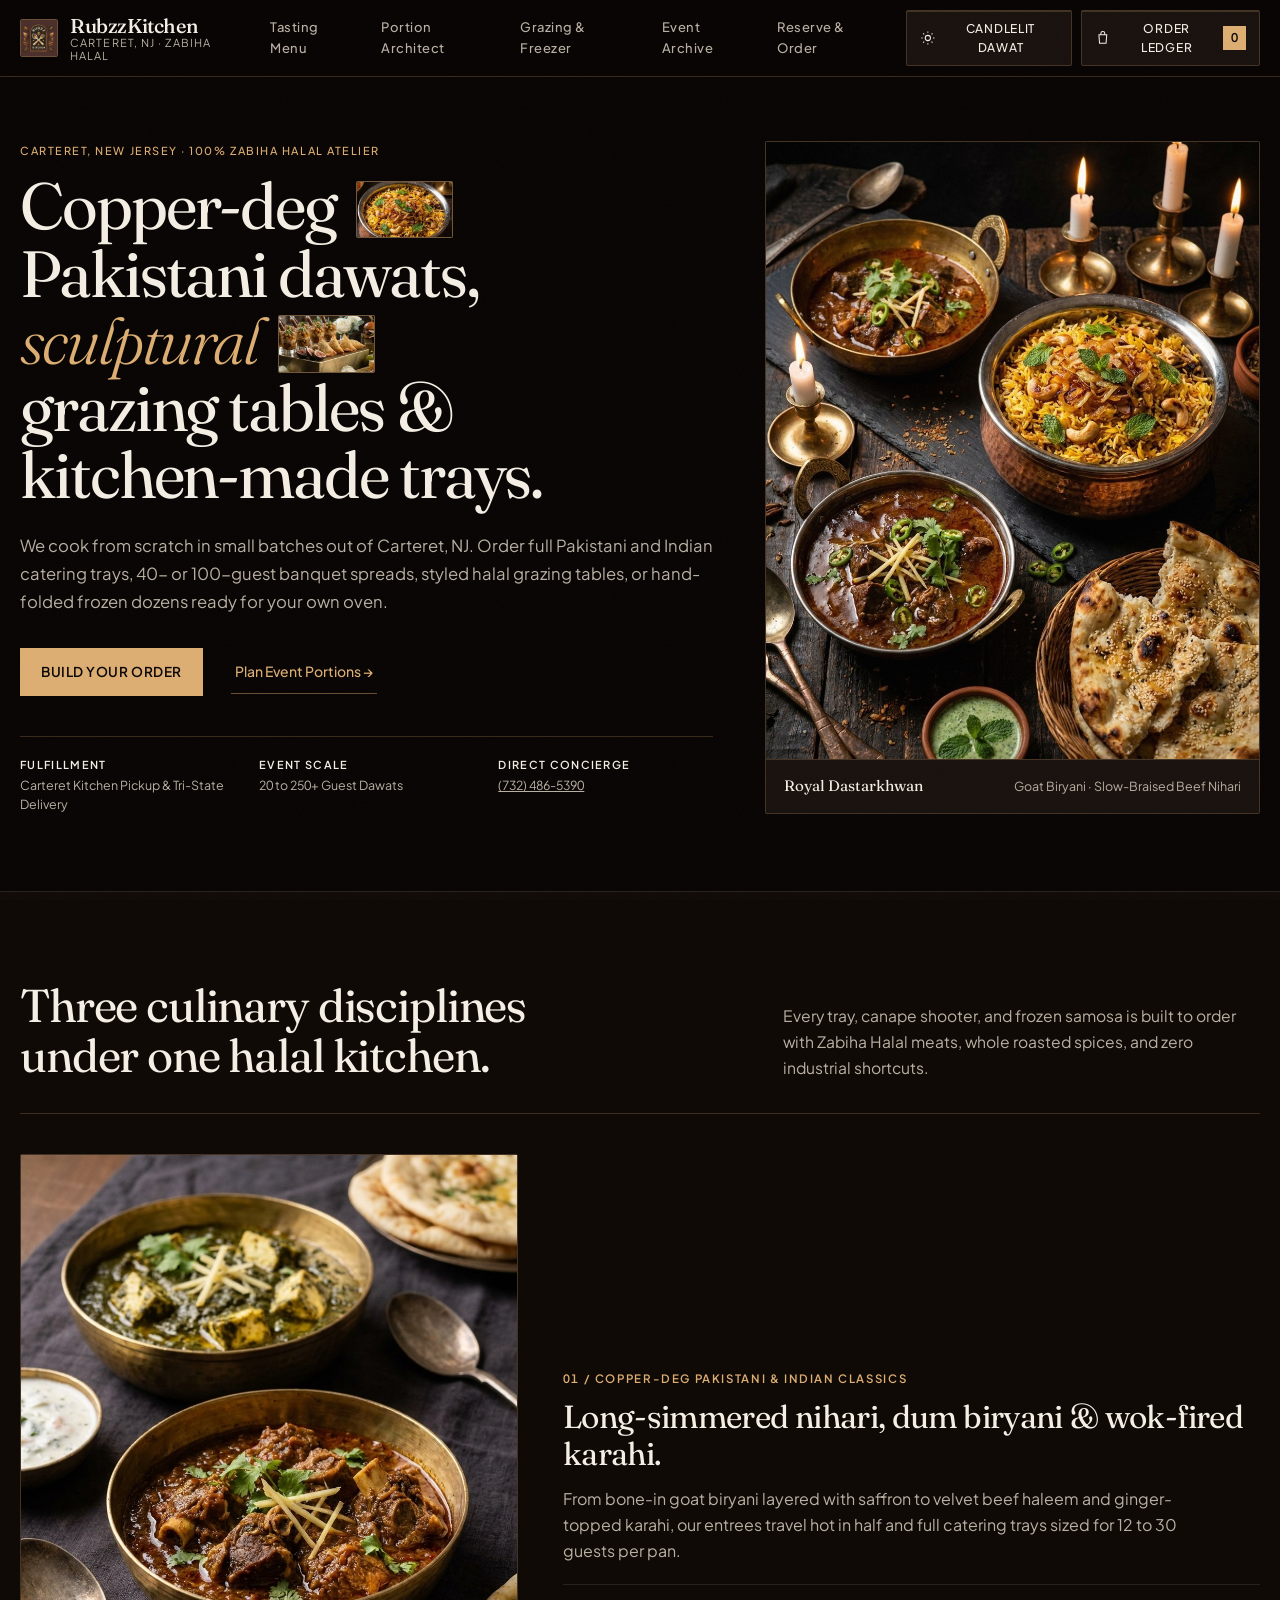
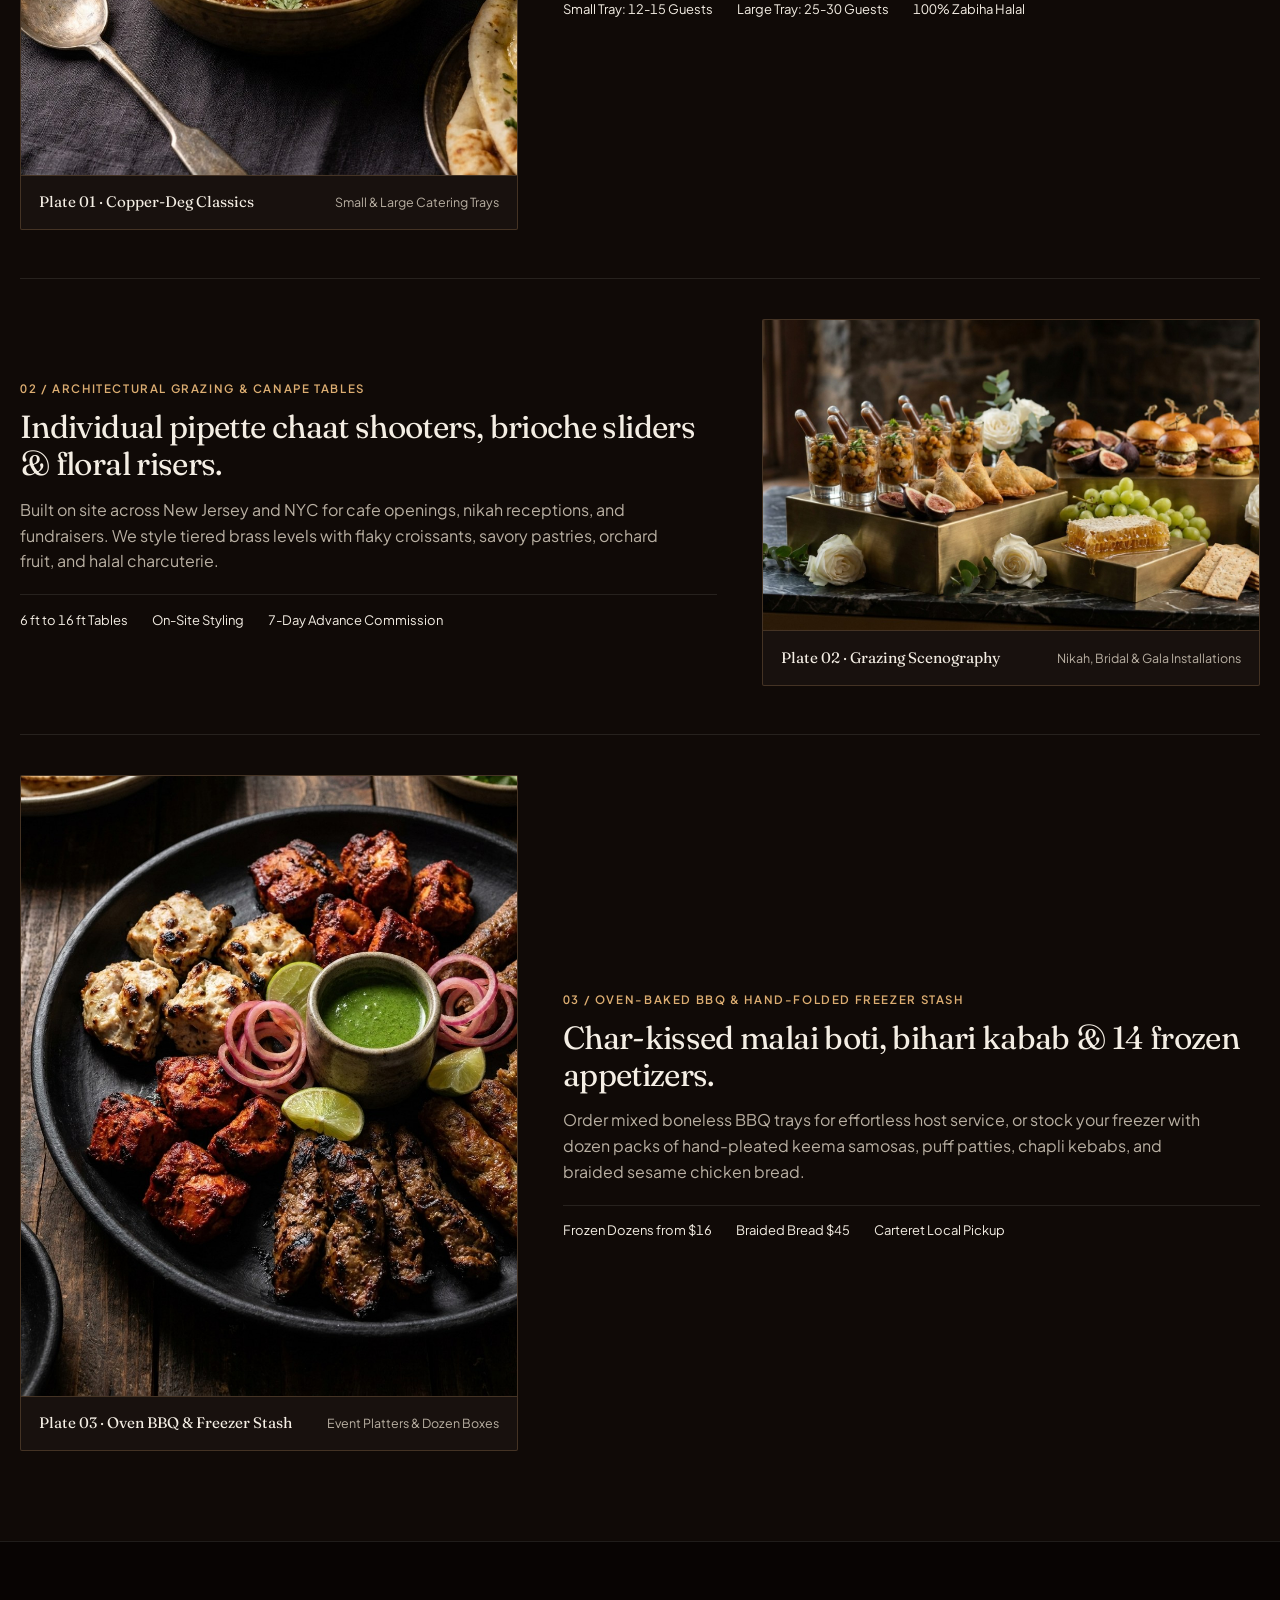
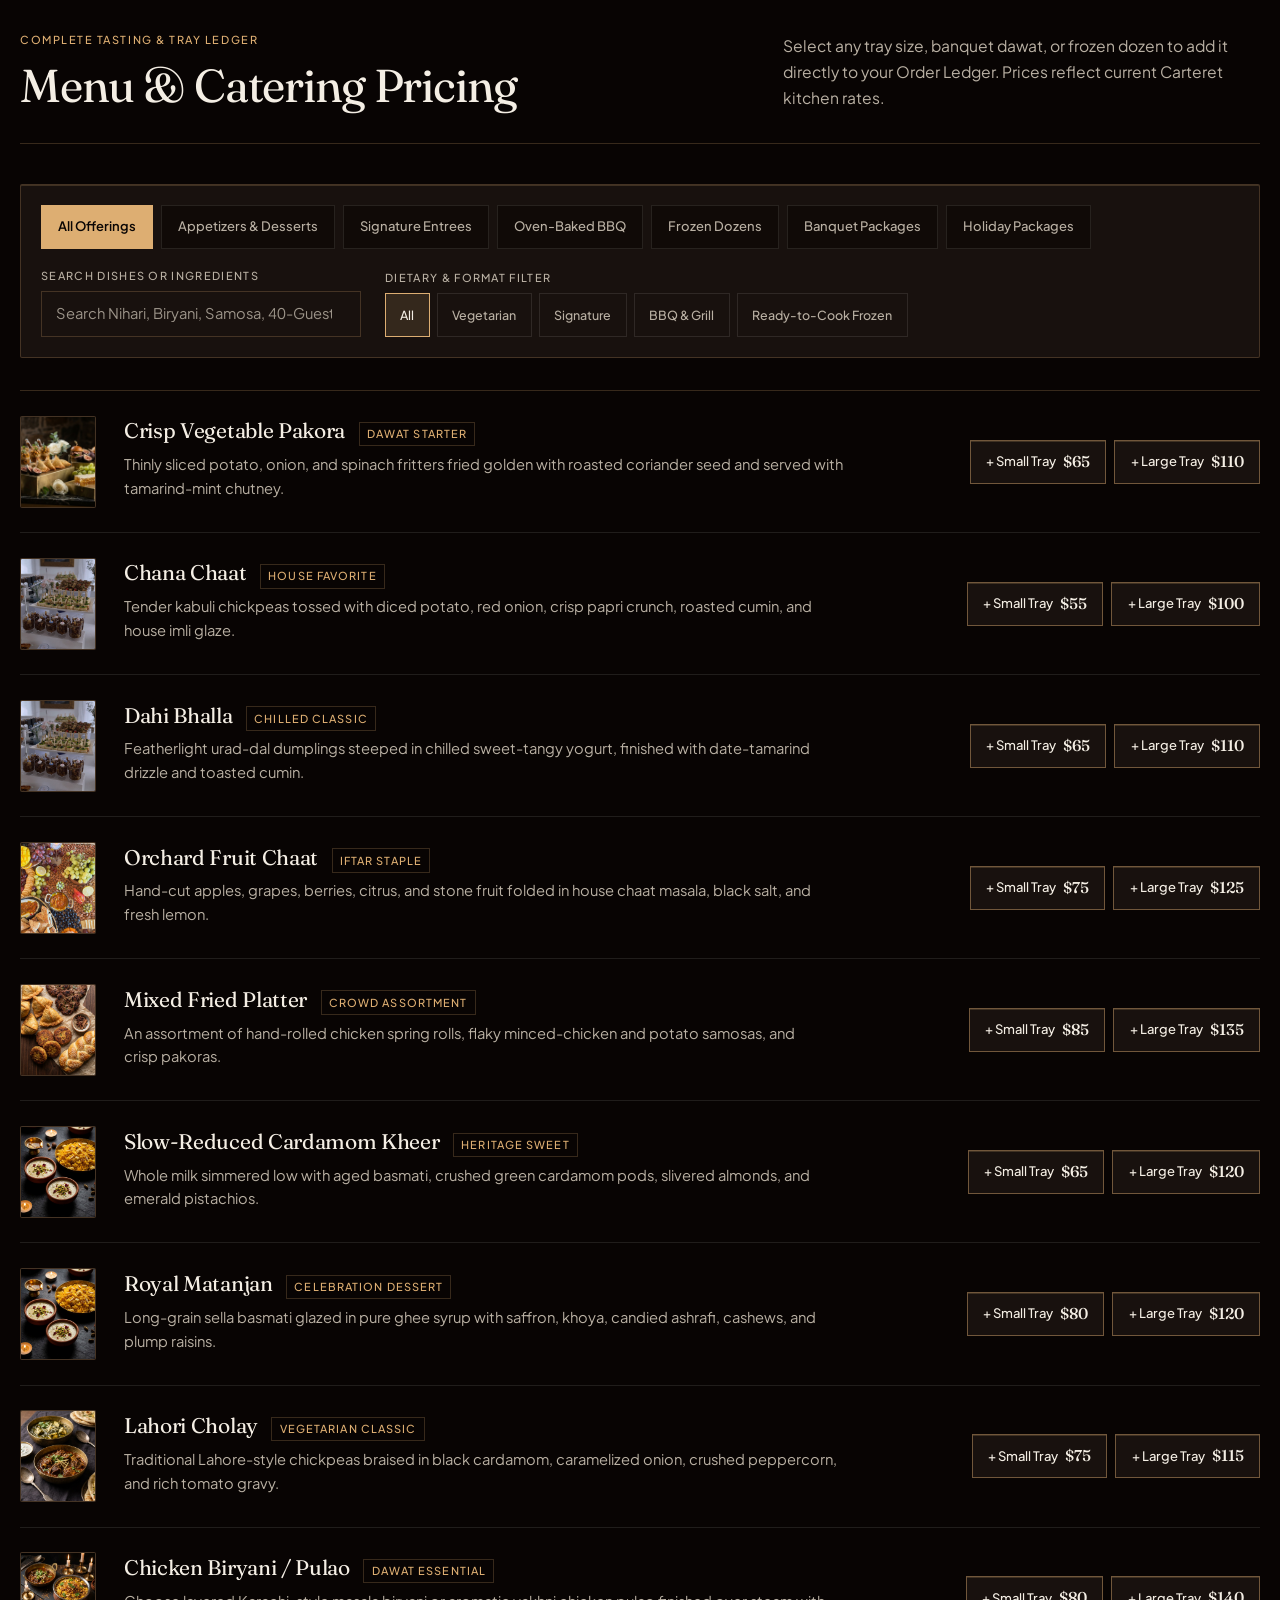
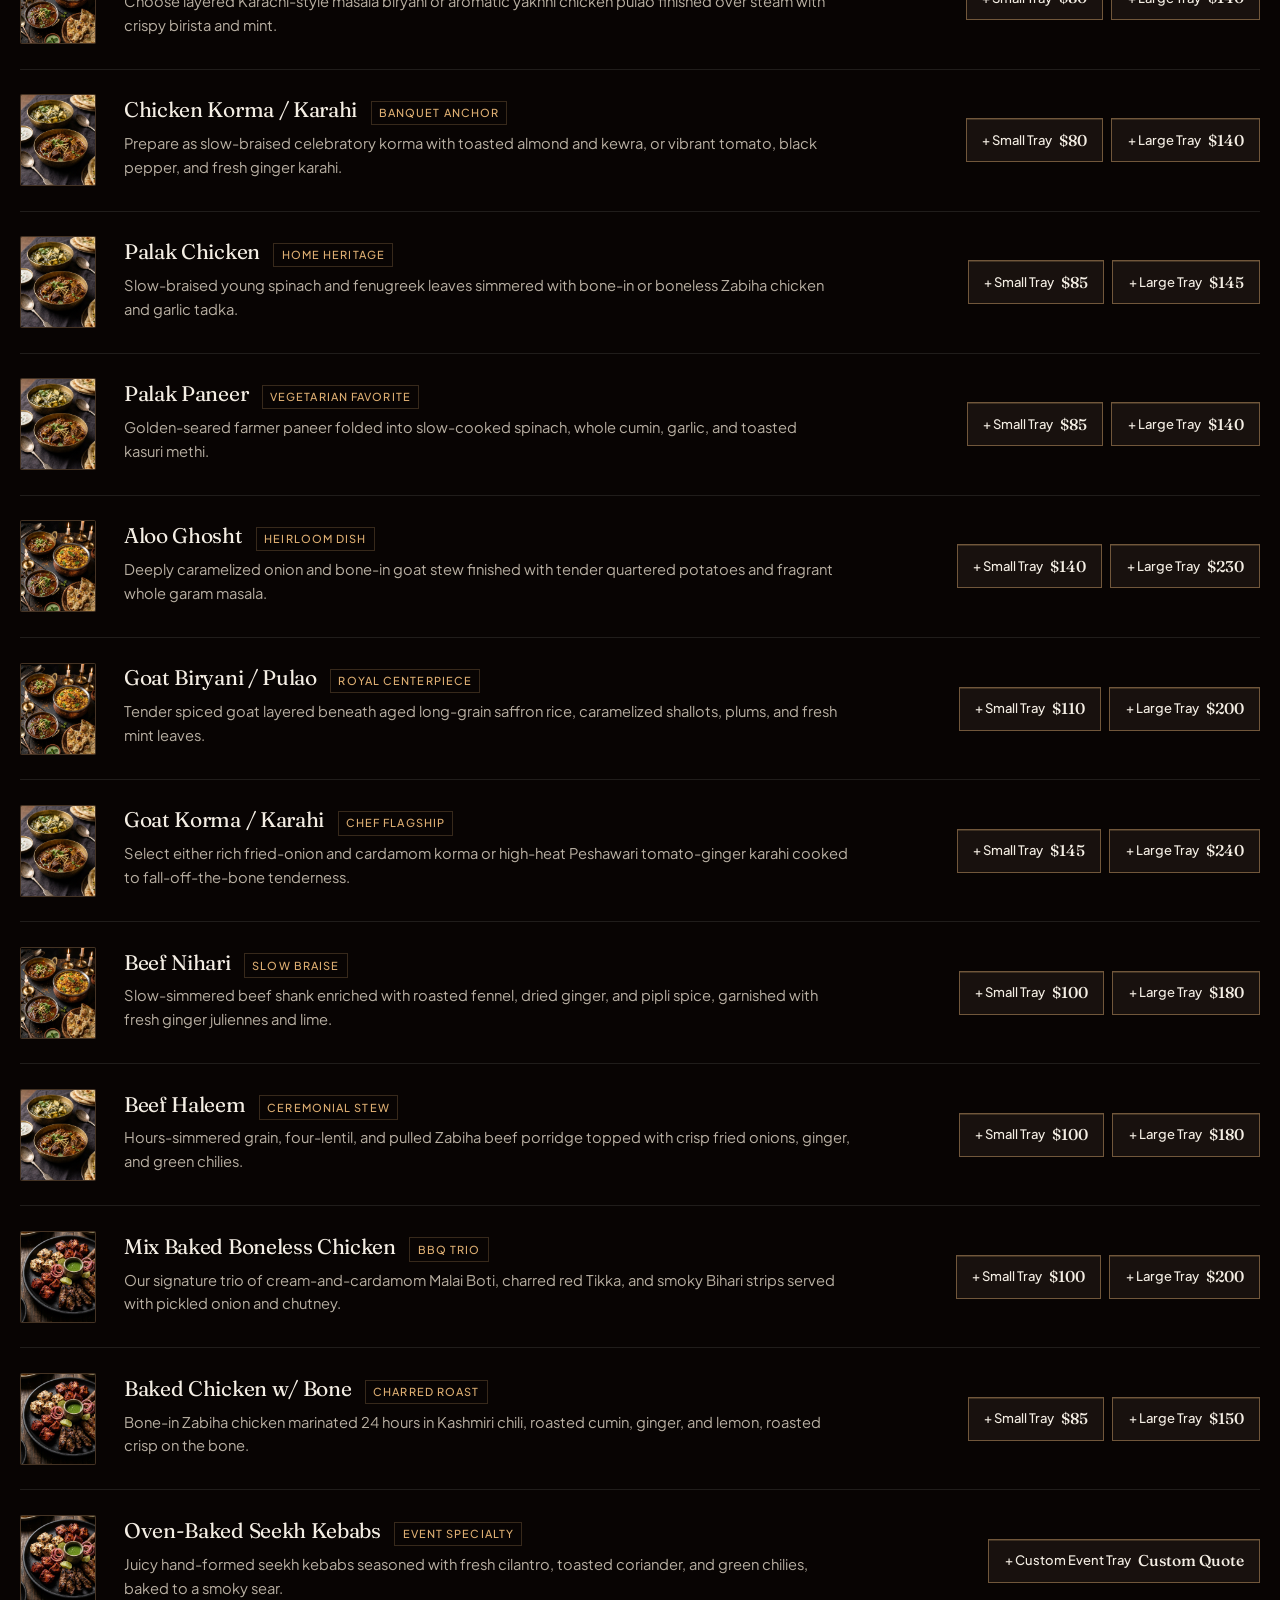
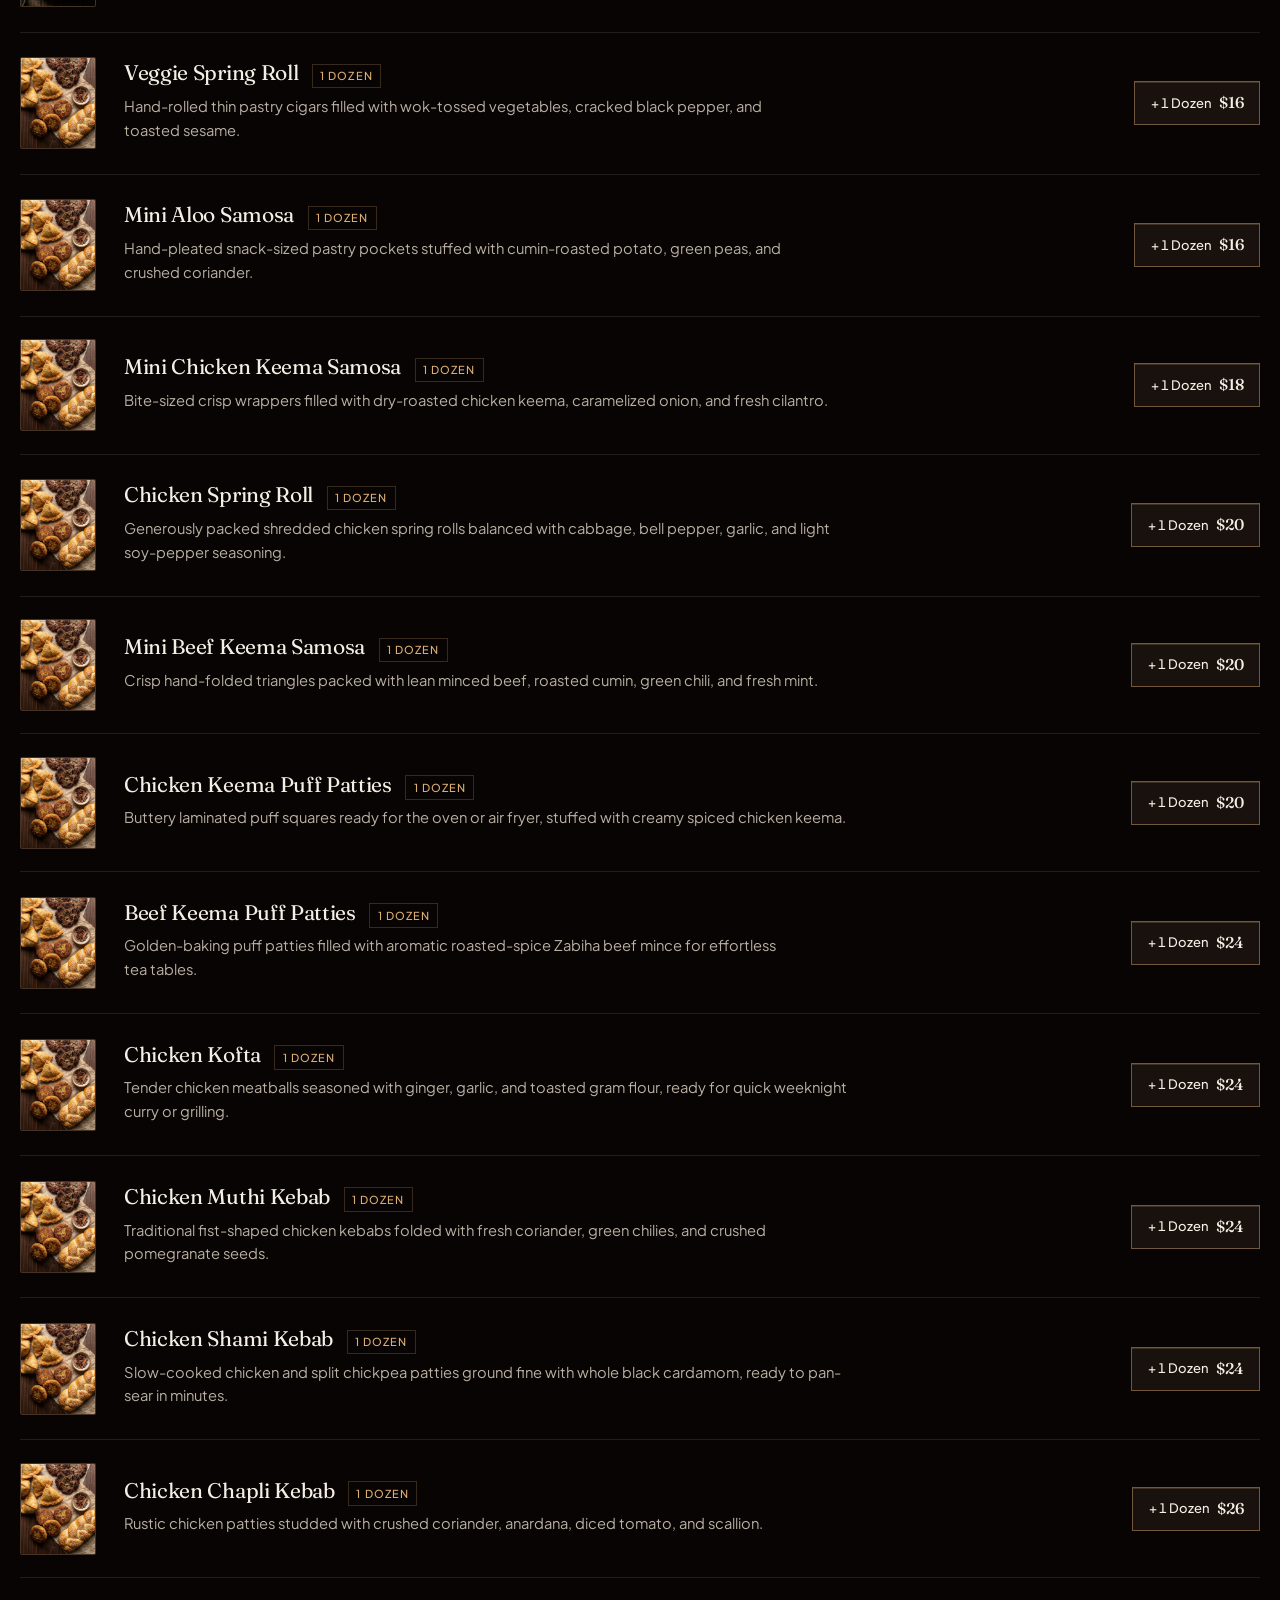
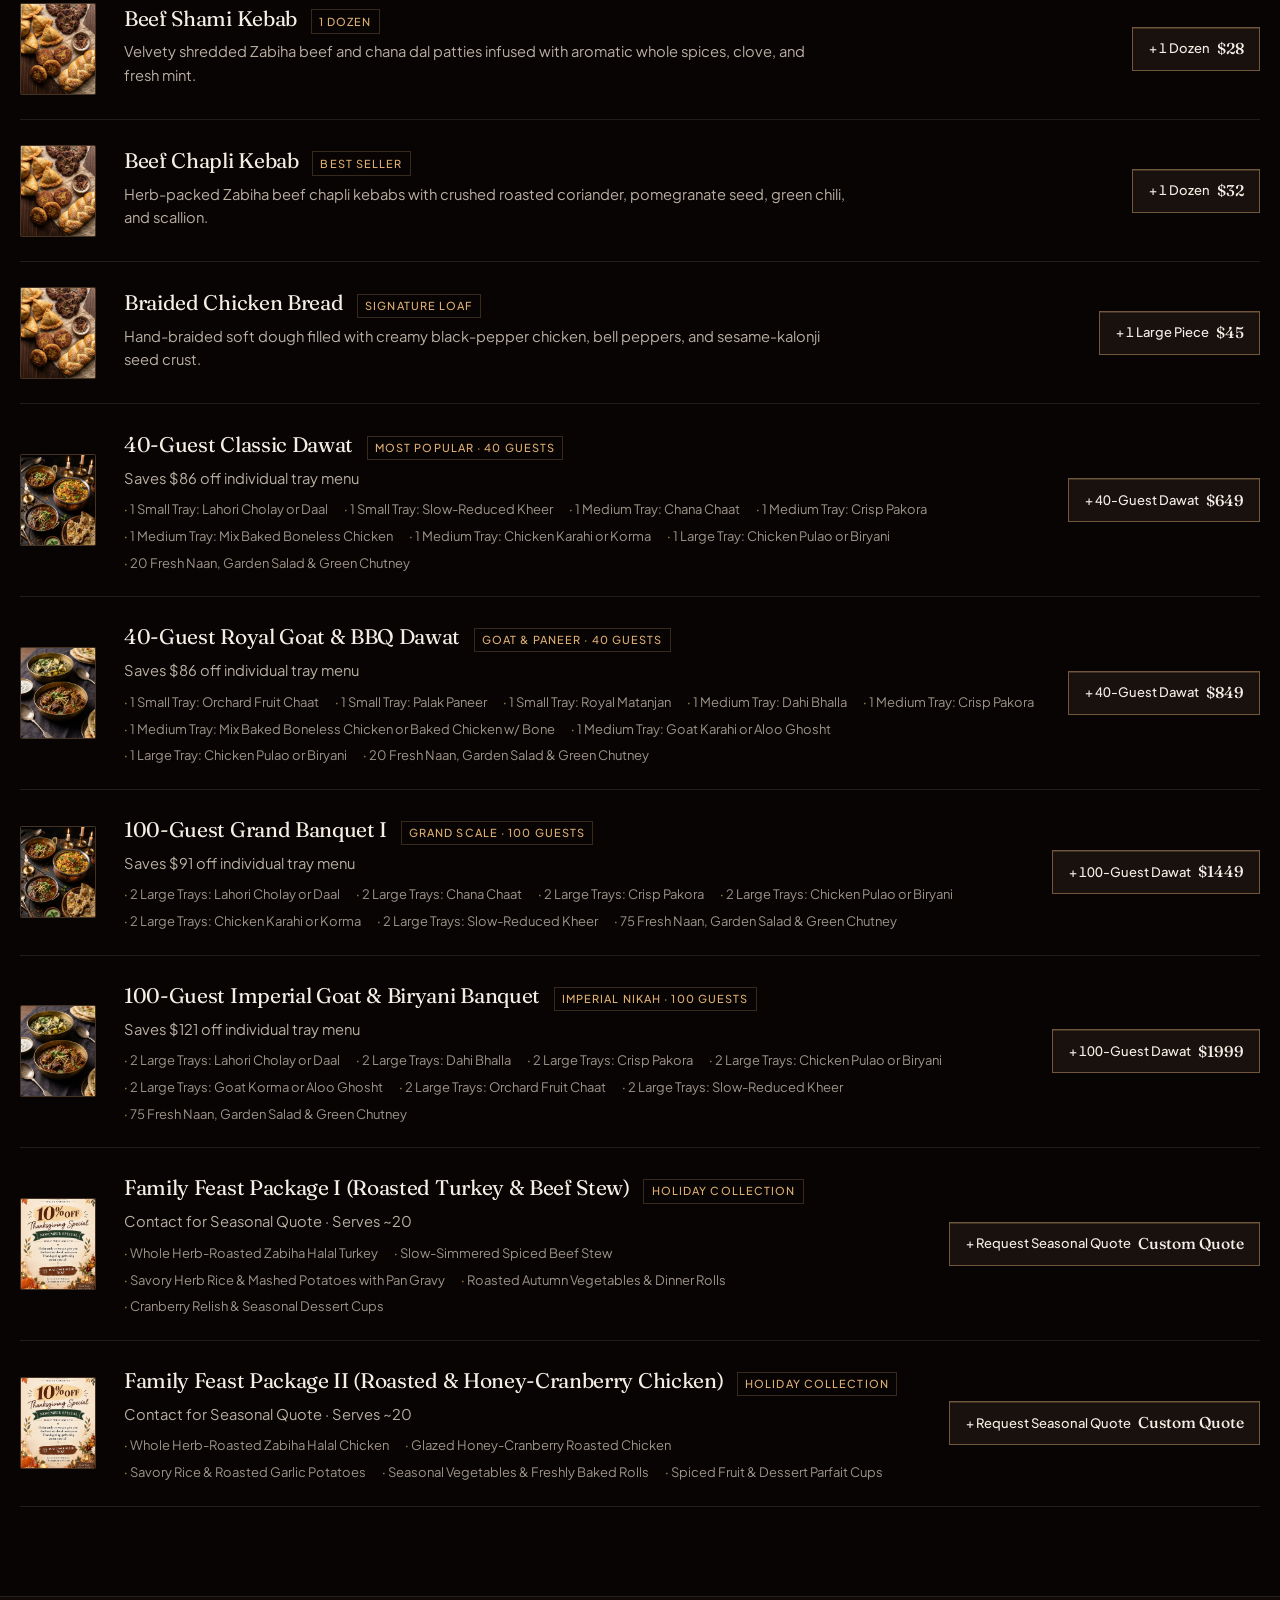
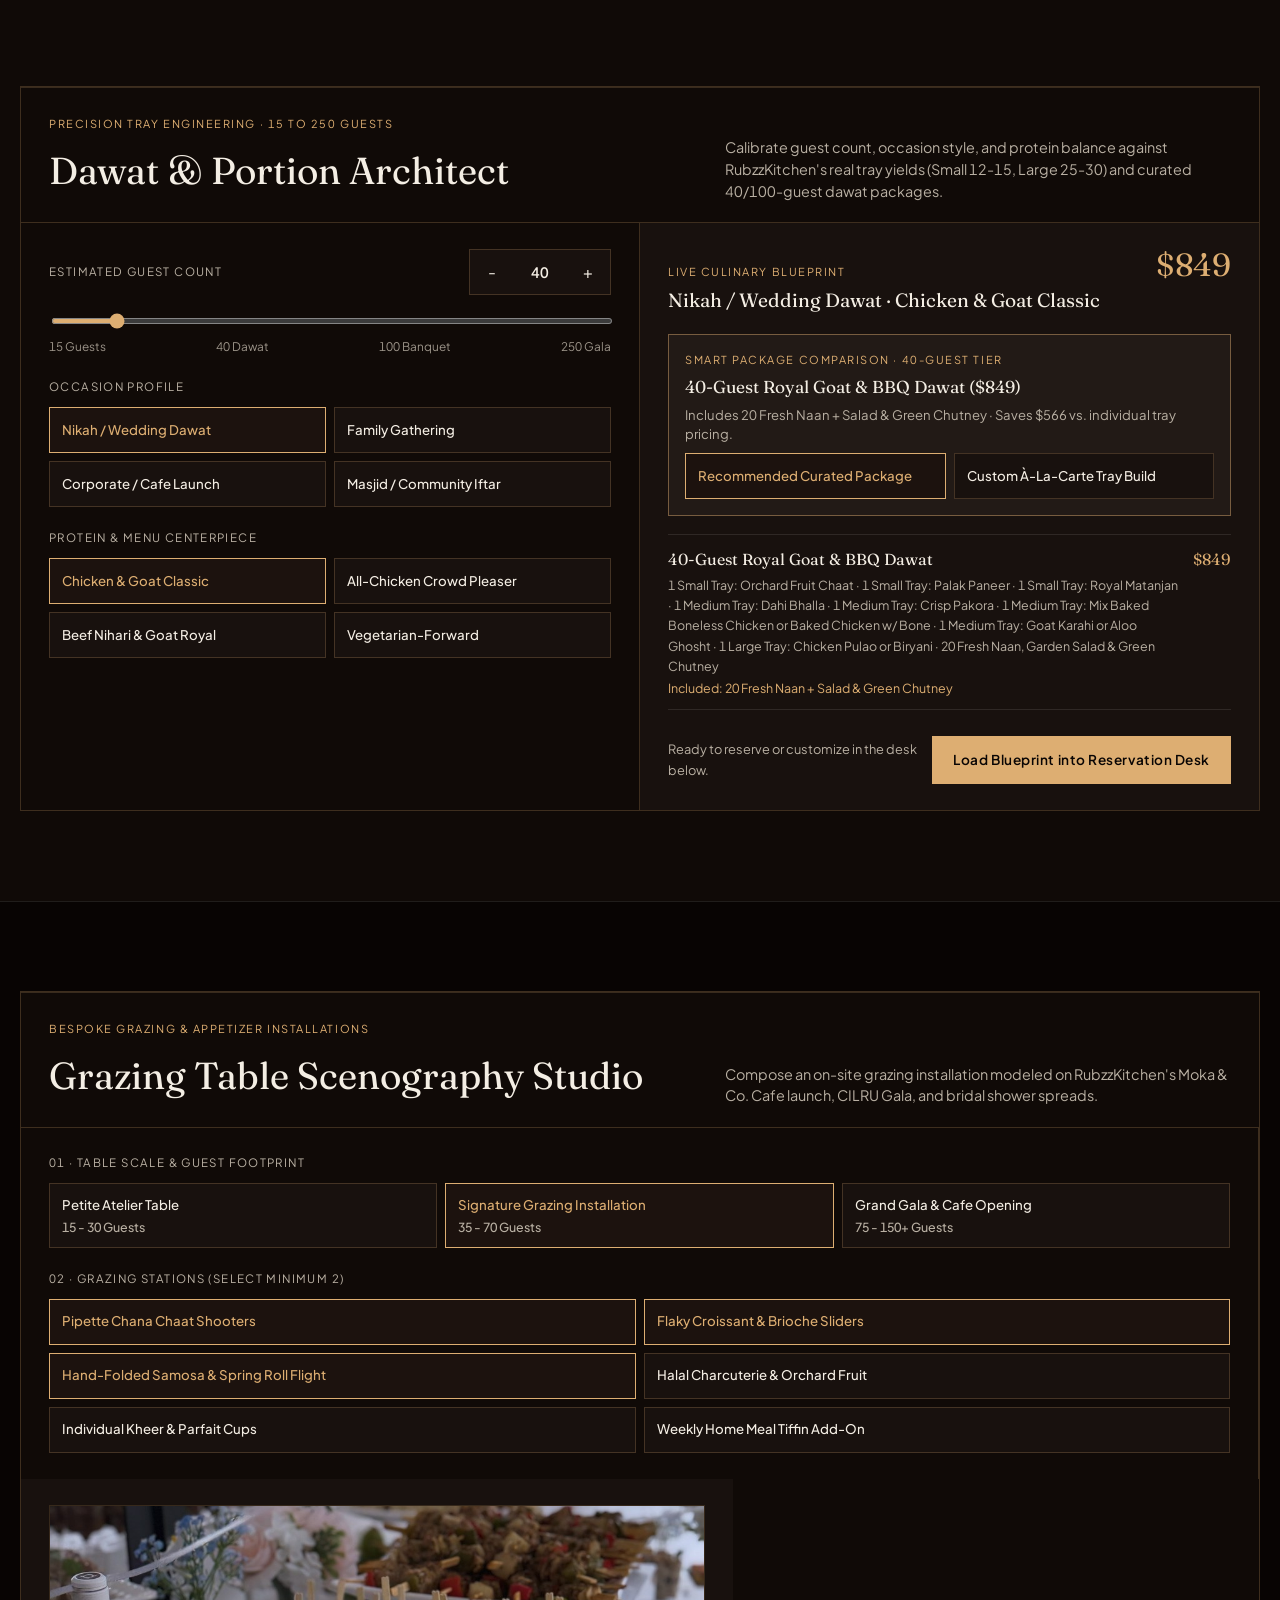
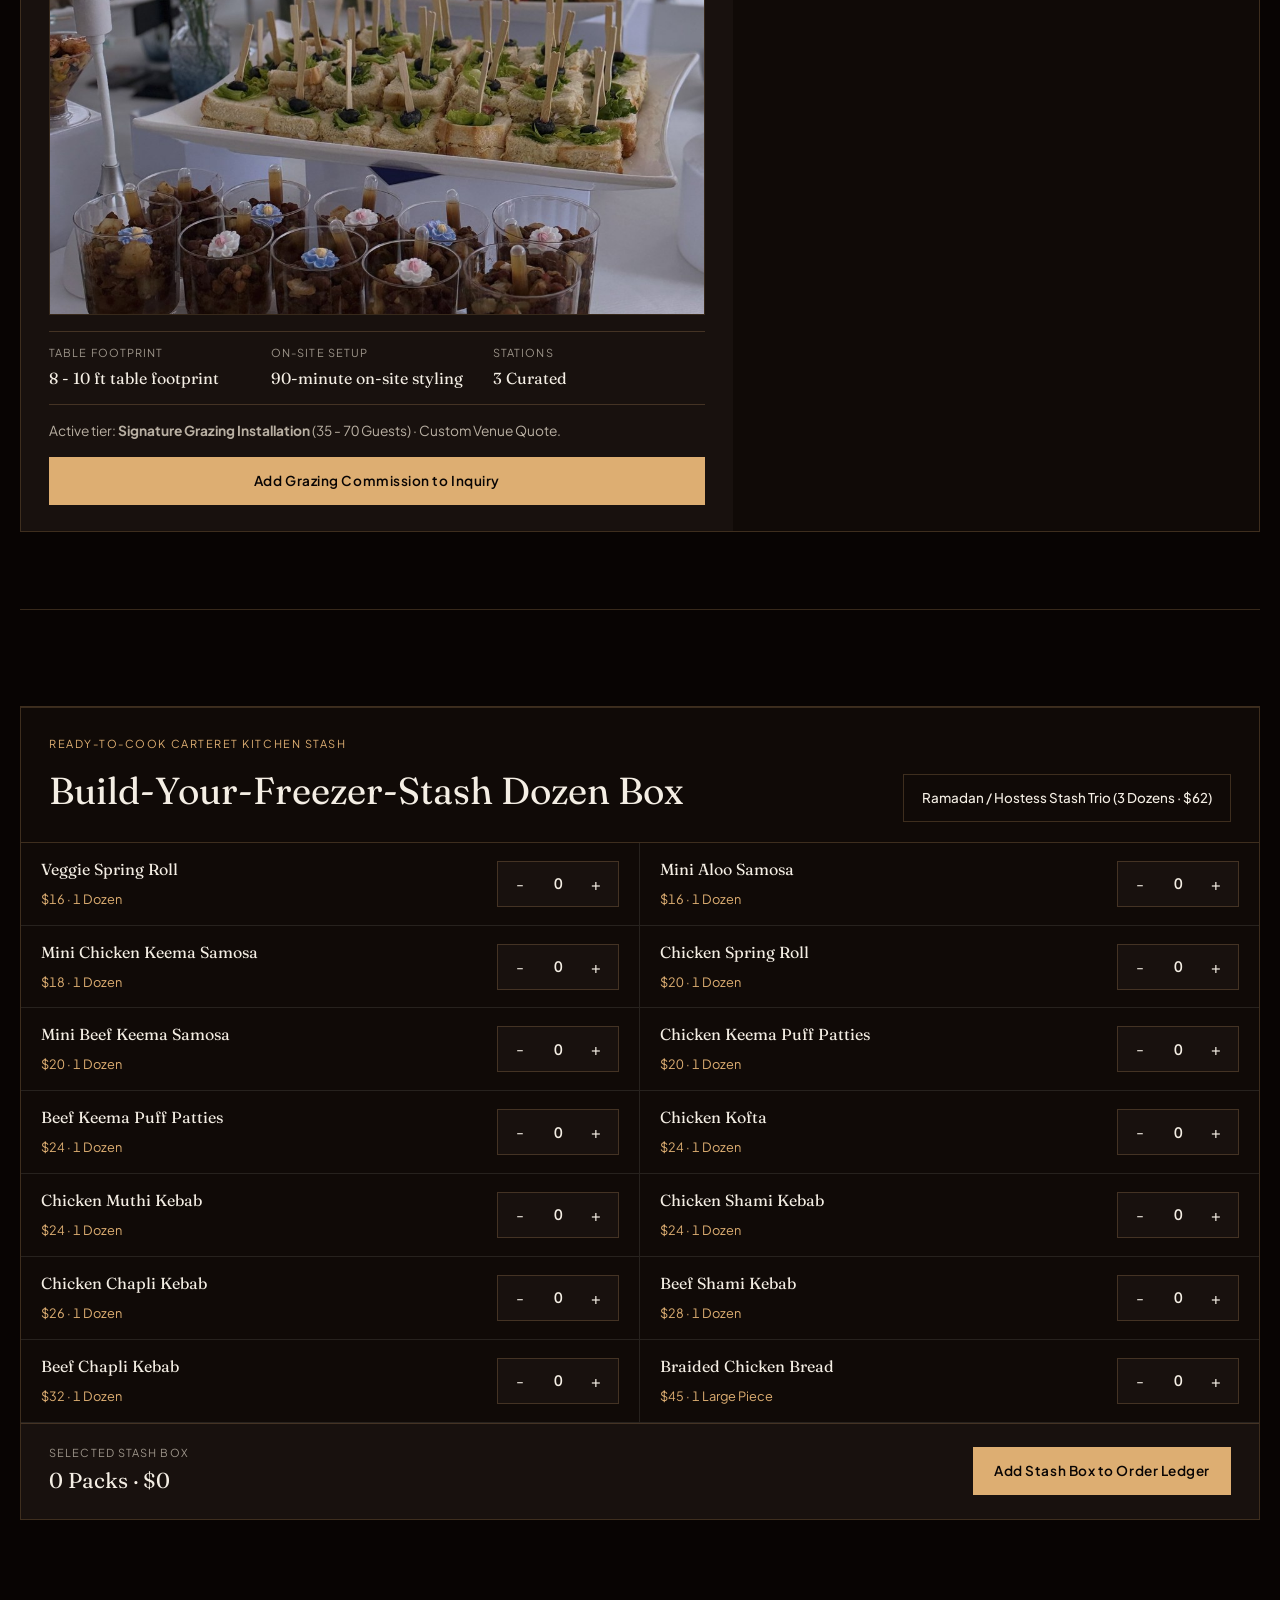
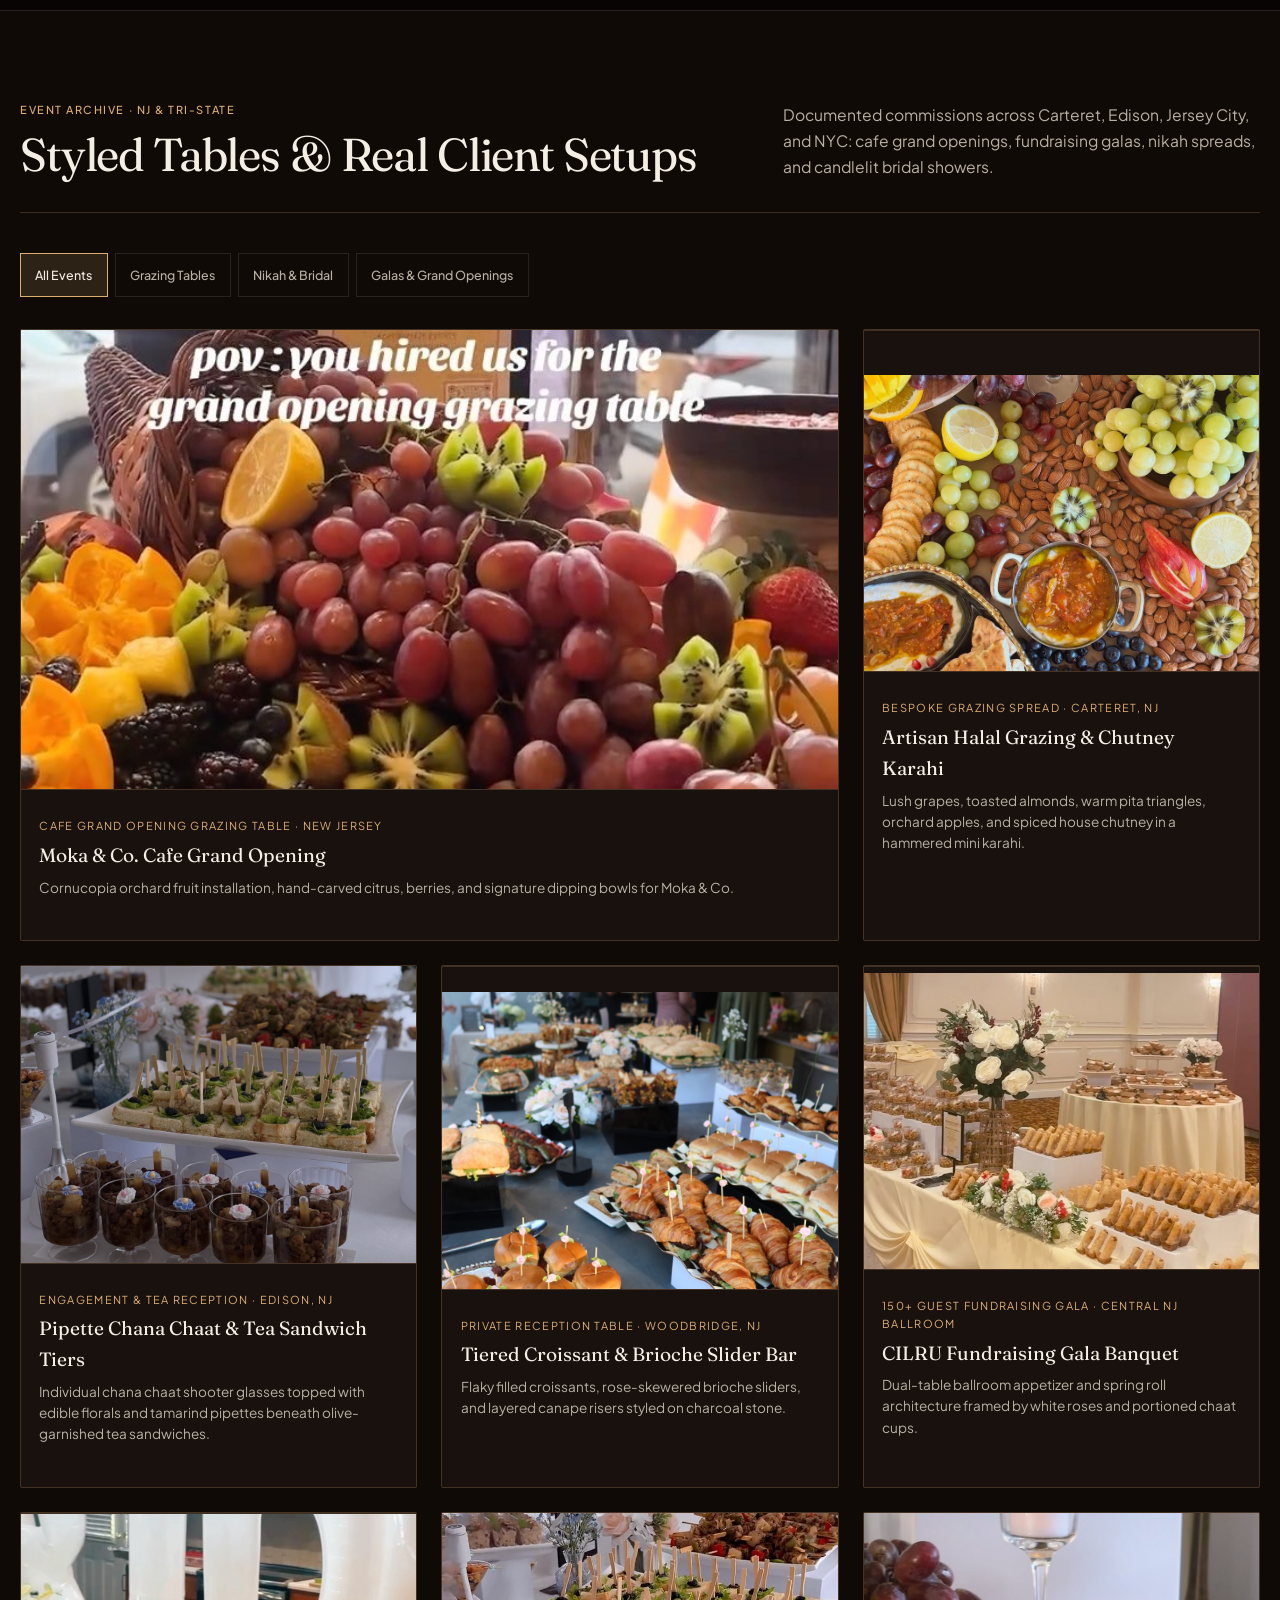
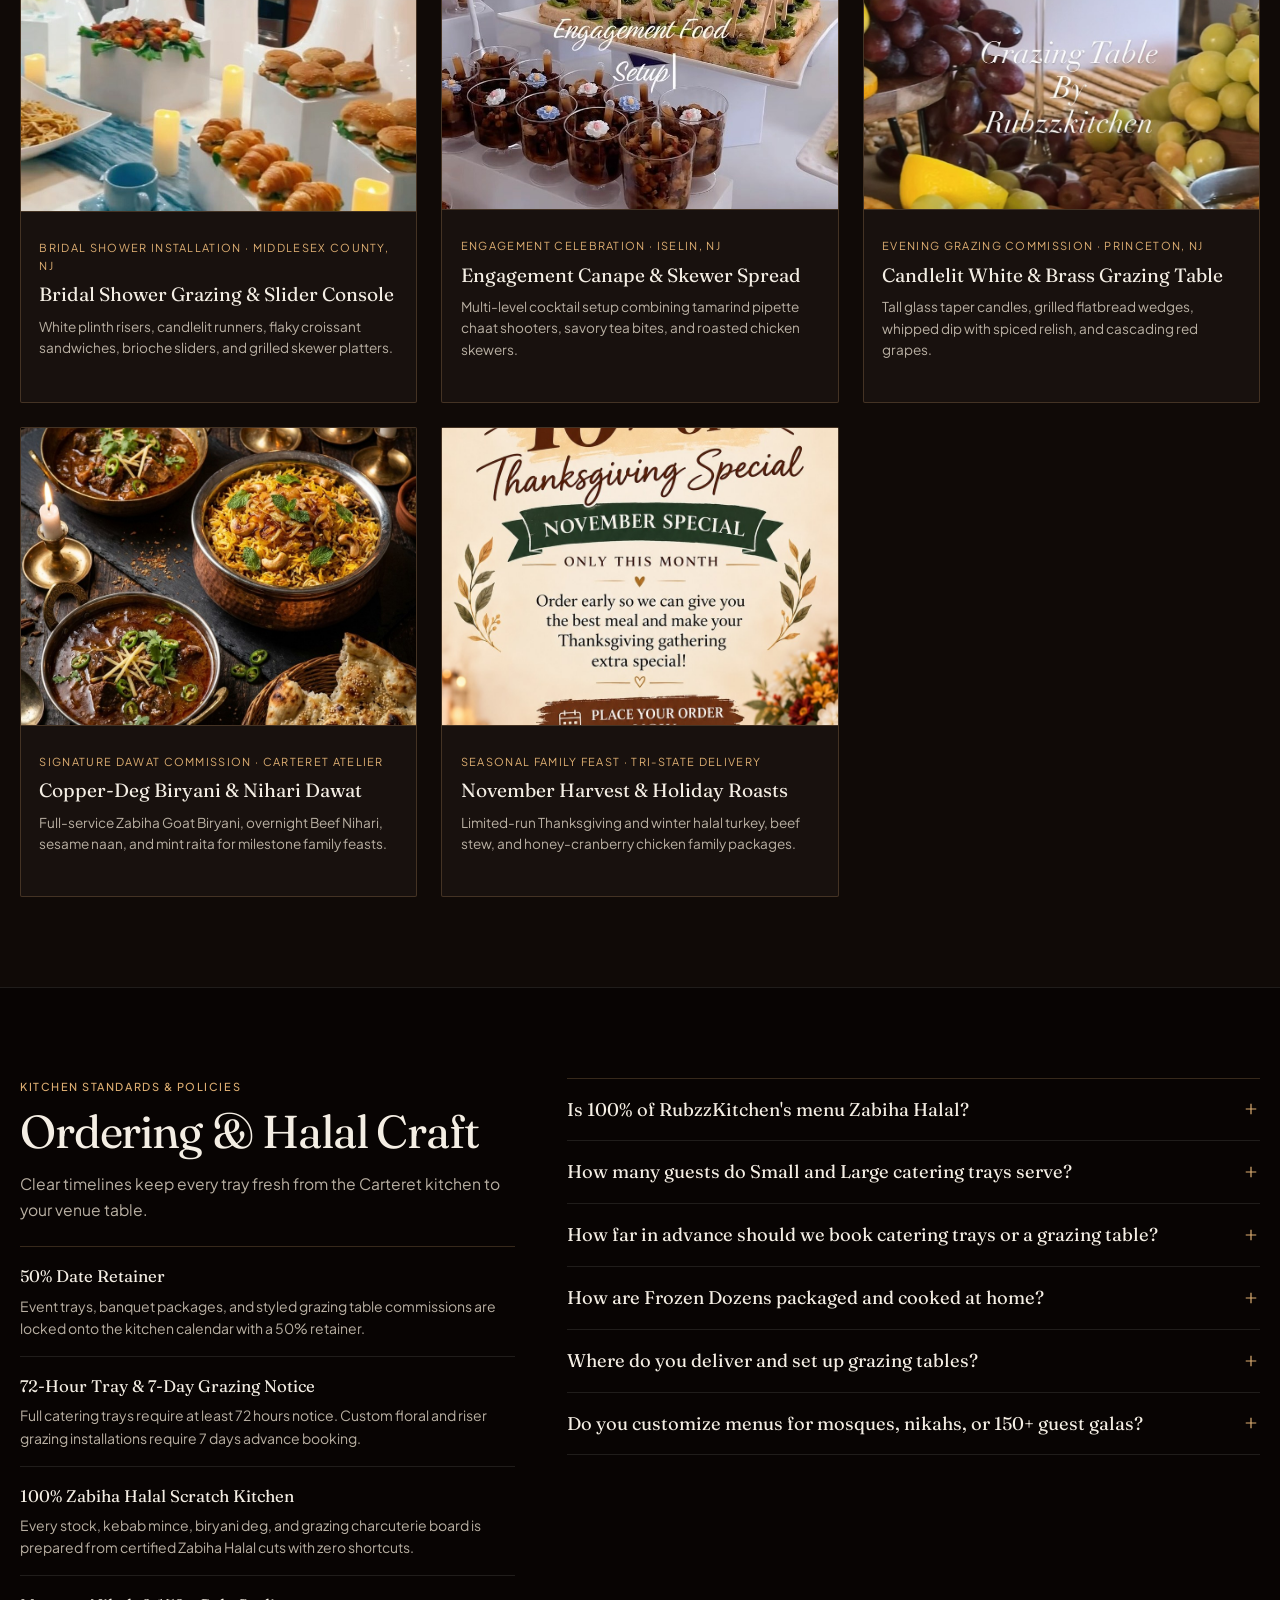
==== commit 79af0d12: "polish(rubzzkitchen): 3-column menu ledger alignment, single-line CTA, v2 cache-bust" ====
--- a/index.html
+++ b/index.html
@@ -25,8 +25,8 @@
     .rk-critical-num { font-variant-numeric: tabular-nums lining-nums; }
     .rk-critical-btn:active { transform: scale(0.97) translateY(1px); }
   </style>
-  <link rel="stylesheet" href="./styles/tokens.css?v=1" />
-  <link rel="stylesheet" href="./styles/atelier.css?v=1" />
+  <link rel="stylesheet" href="./styles/tokens.css?v=2" />
+  <link rel="stylesheet" href="./styles/atelier.css?v=2" />
   <script type="application/ld+json">
   {
     "@context": "https://schema.org",
@@ -412,6 +412,6 @@
     </div>
   </dialog>
 
-  <script type="module" src="./js/app.js?v=1"></script>
+  <script type="module" src="./js/app.js?v=2"></script>
 </body>
 </html>
--- a/styles/atelier.css
+++ b/styles/atelier.css
@@ -749,7 +749,7 @@
   display: grid;
   grid-template-columns: 76px minmax(0, 1fr) auto;
   gap: 1.25rem 1.75rem;
-  align-items: start;
+  align-items: center;
   padding-block: 1.4rem;
   border-bottom: 1px solid var(--border-subtle);
 }
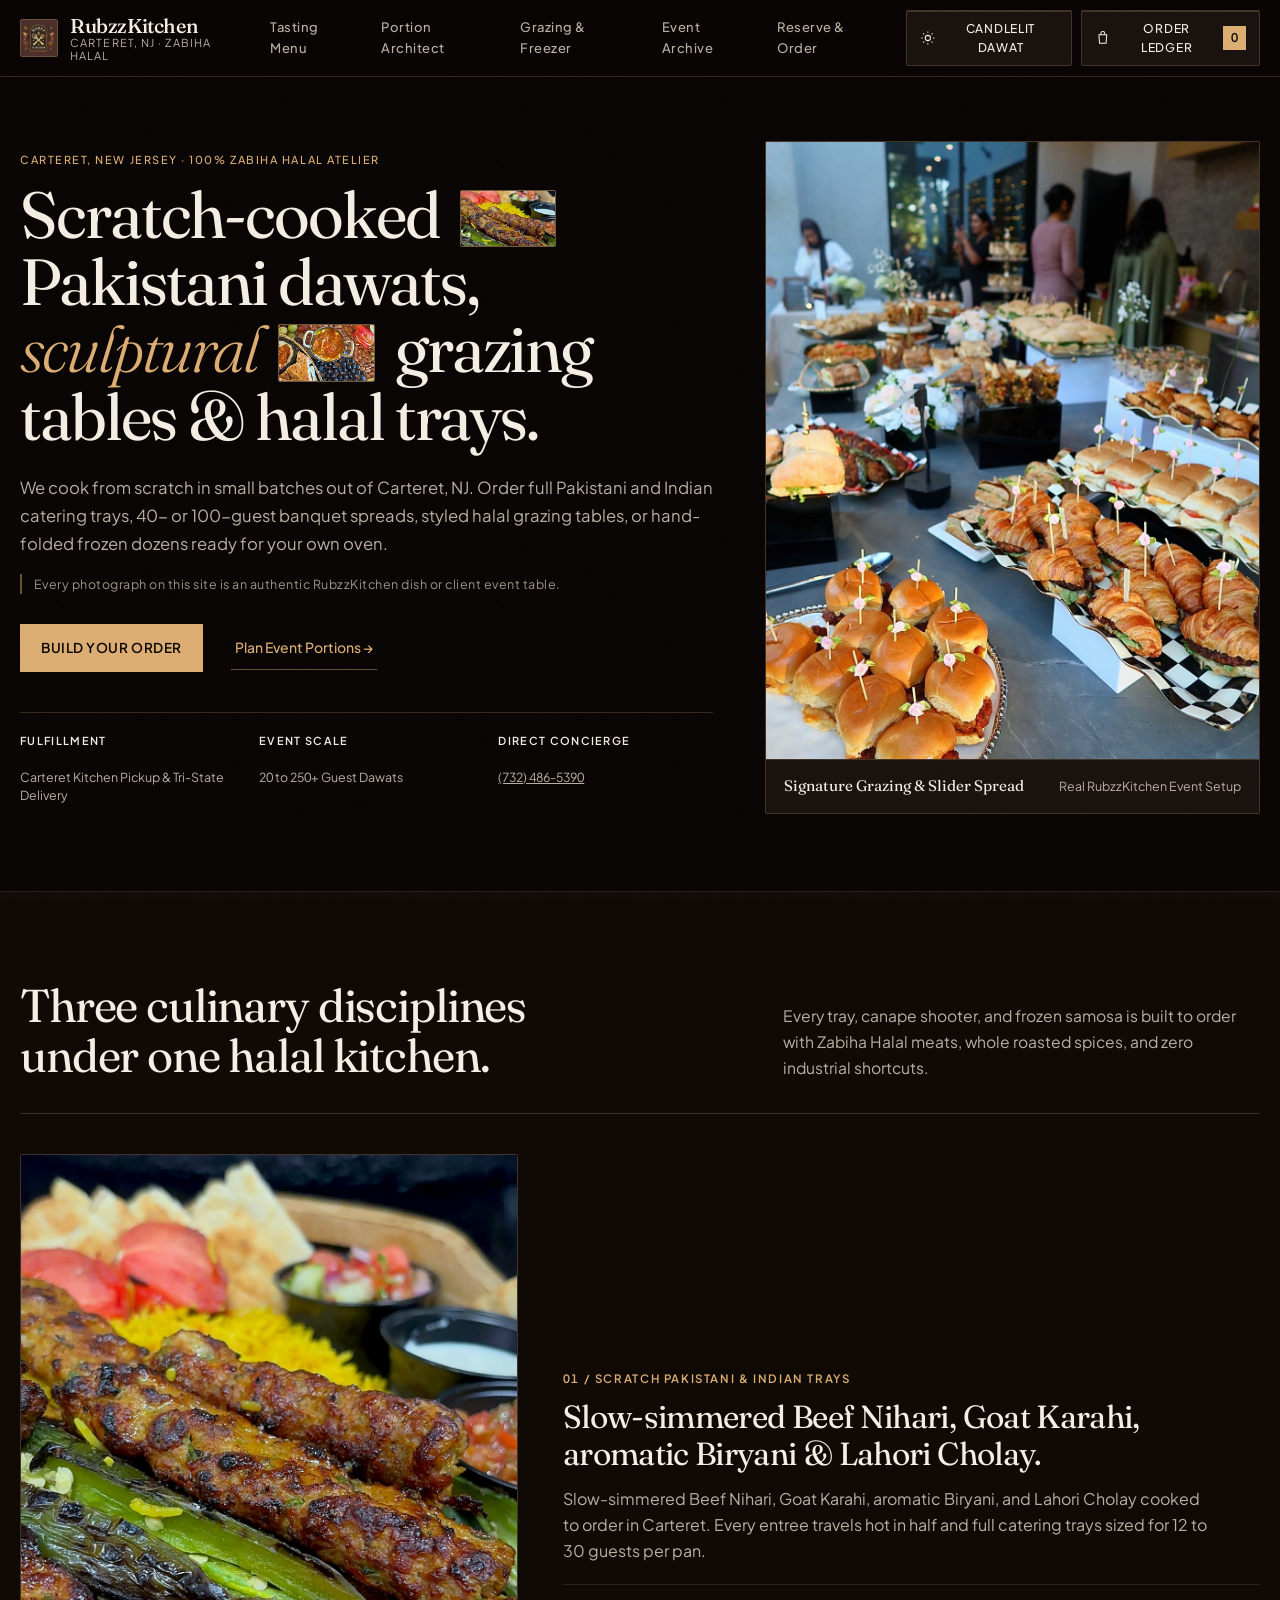
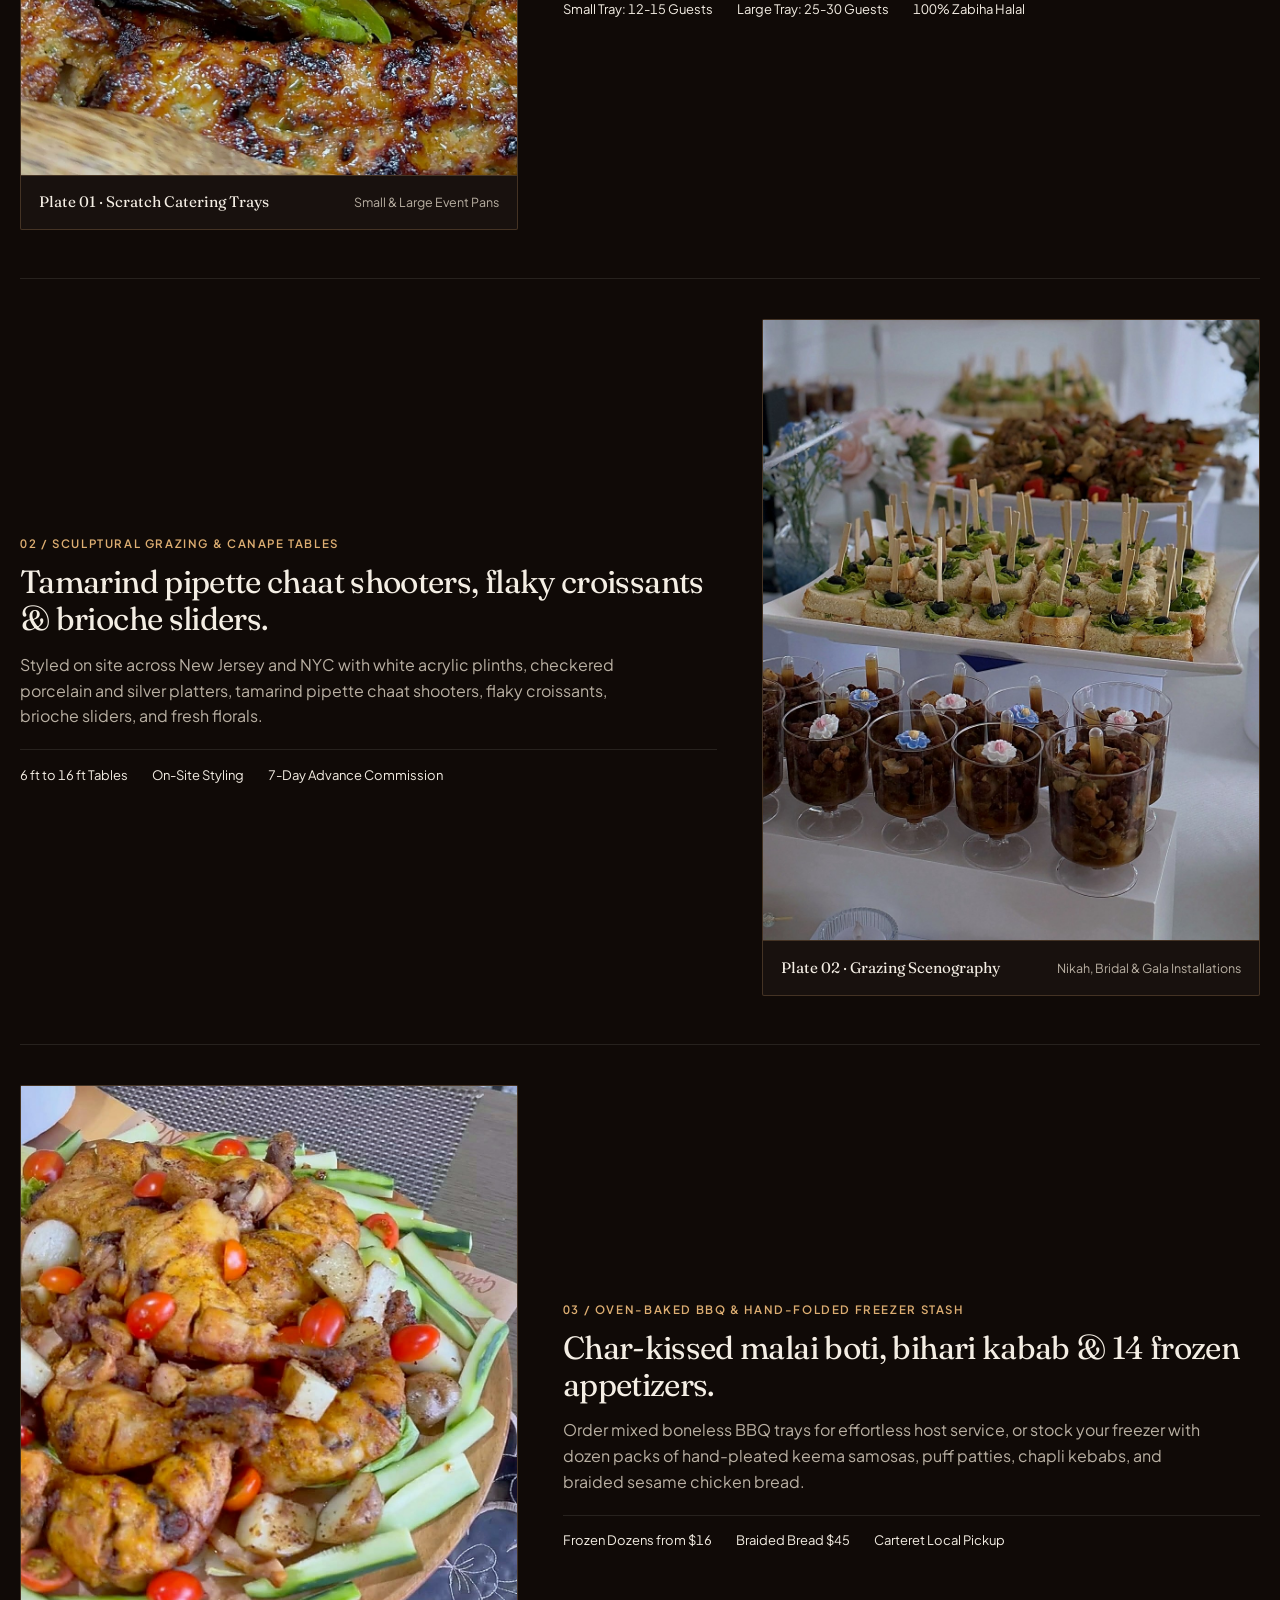
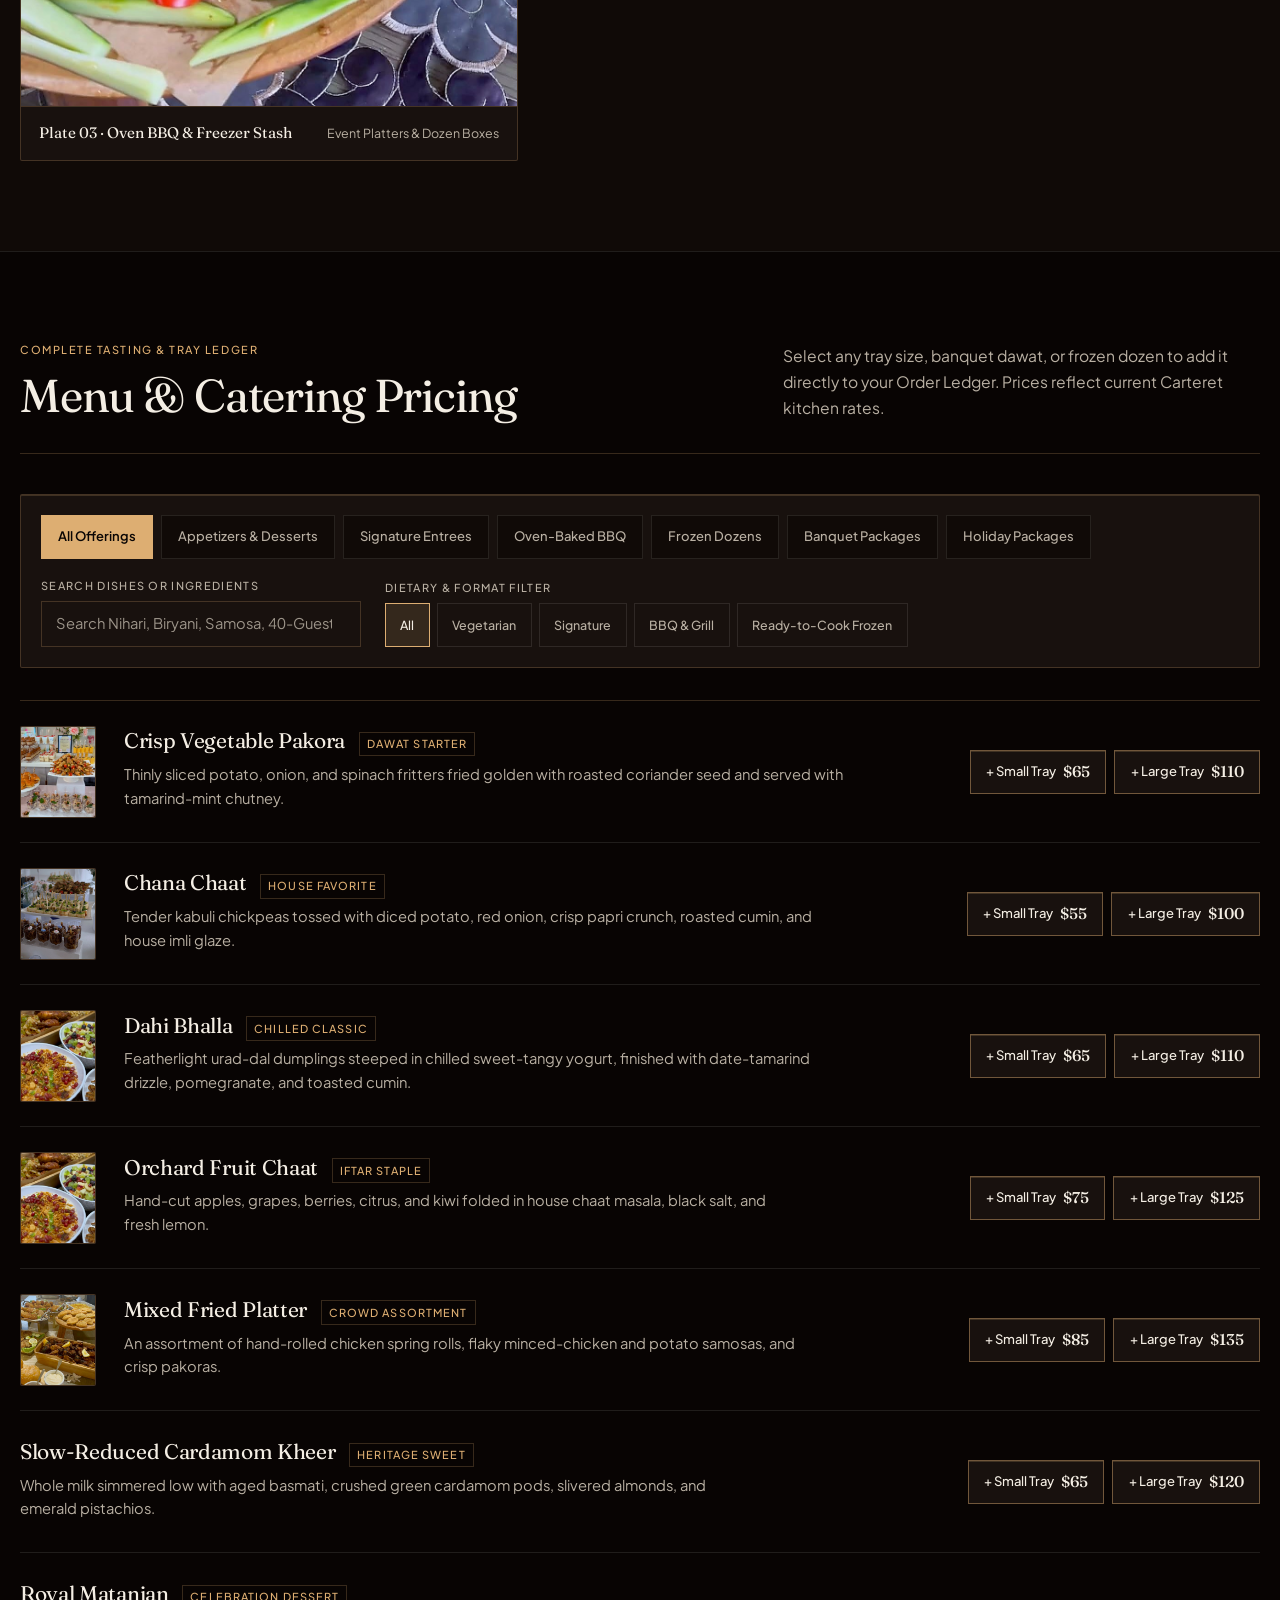
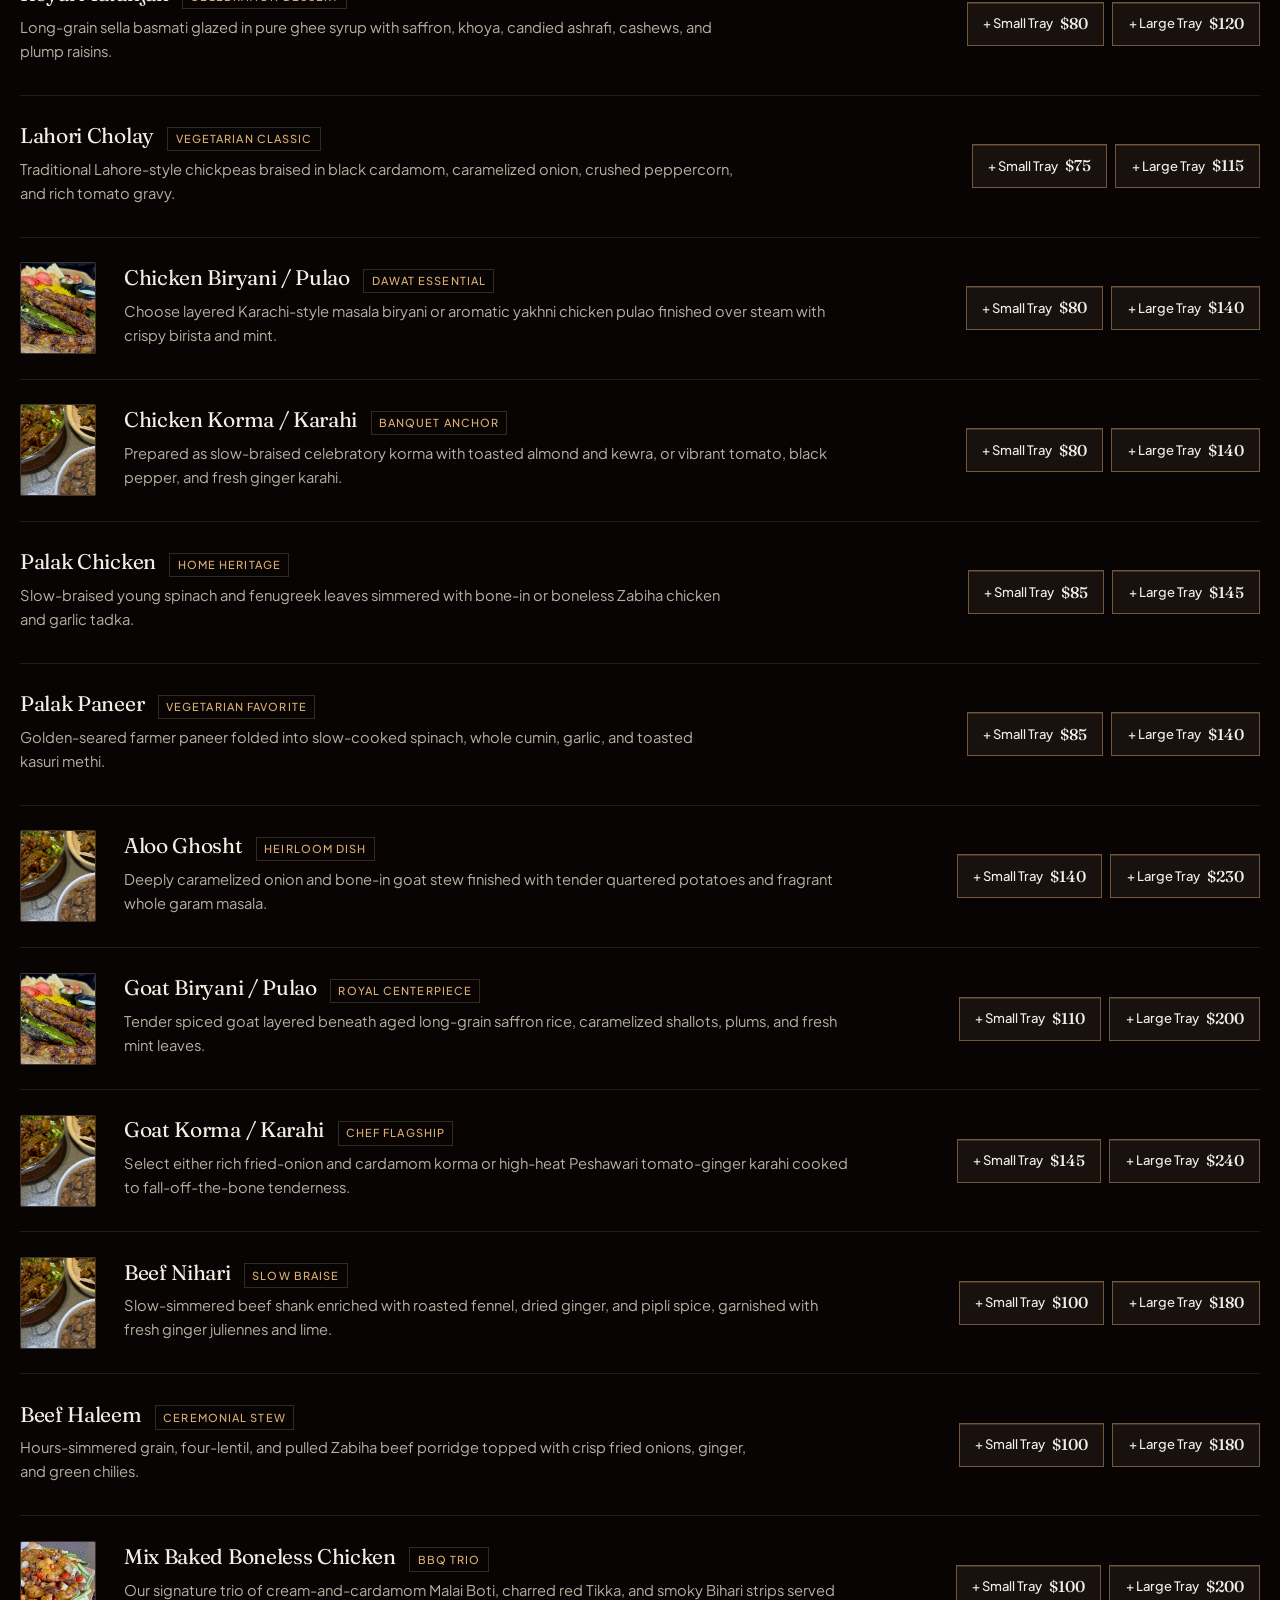
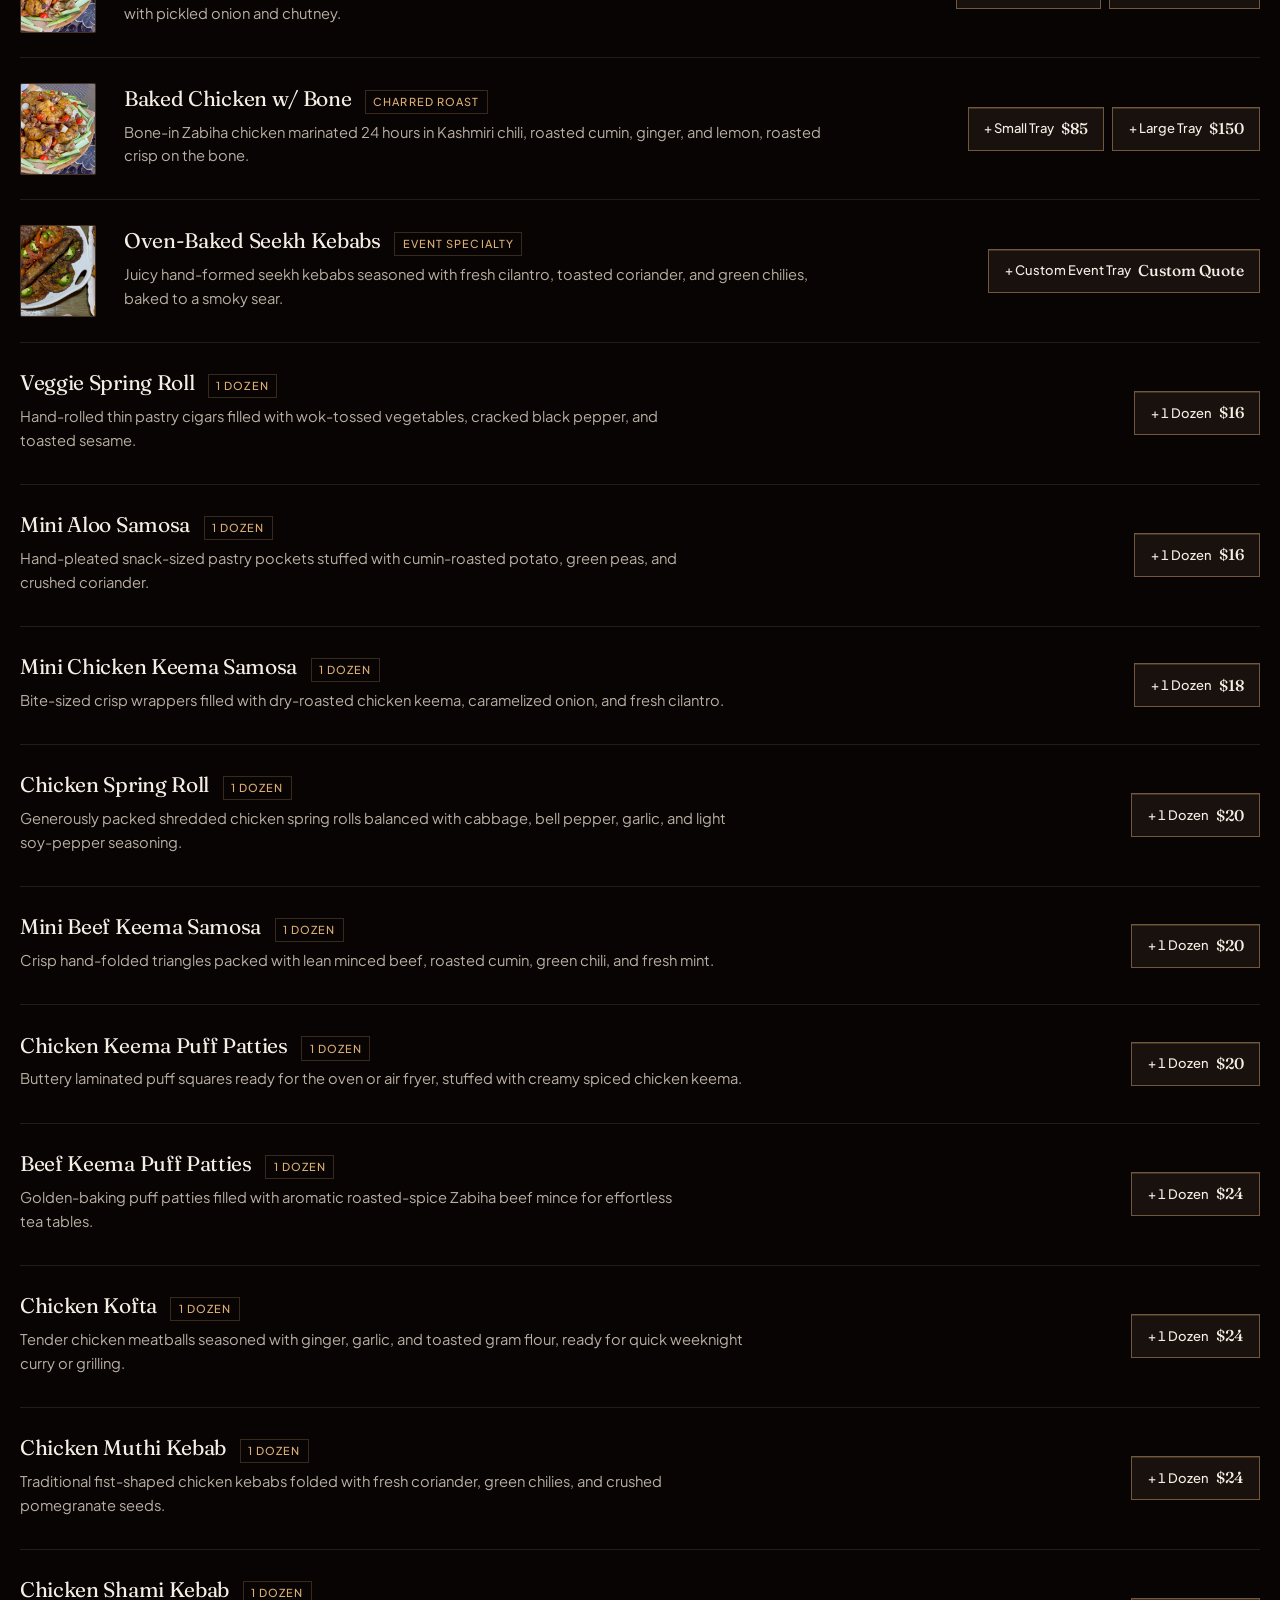
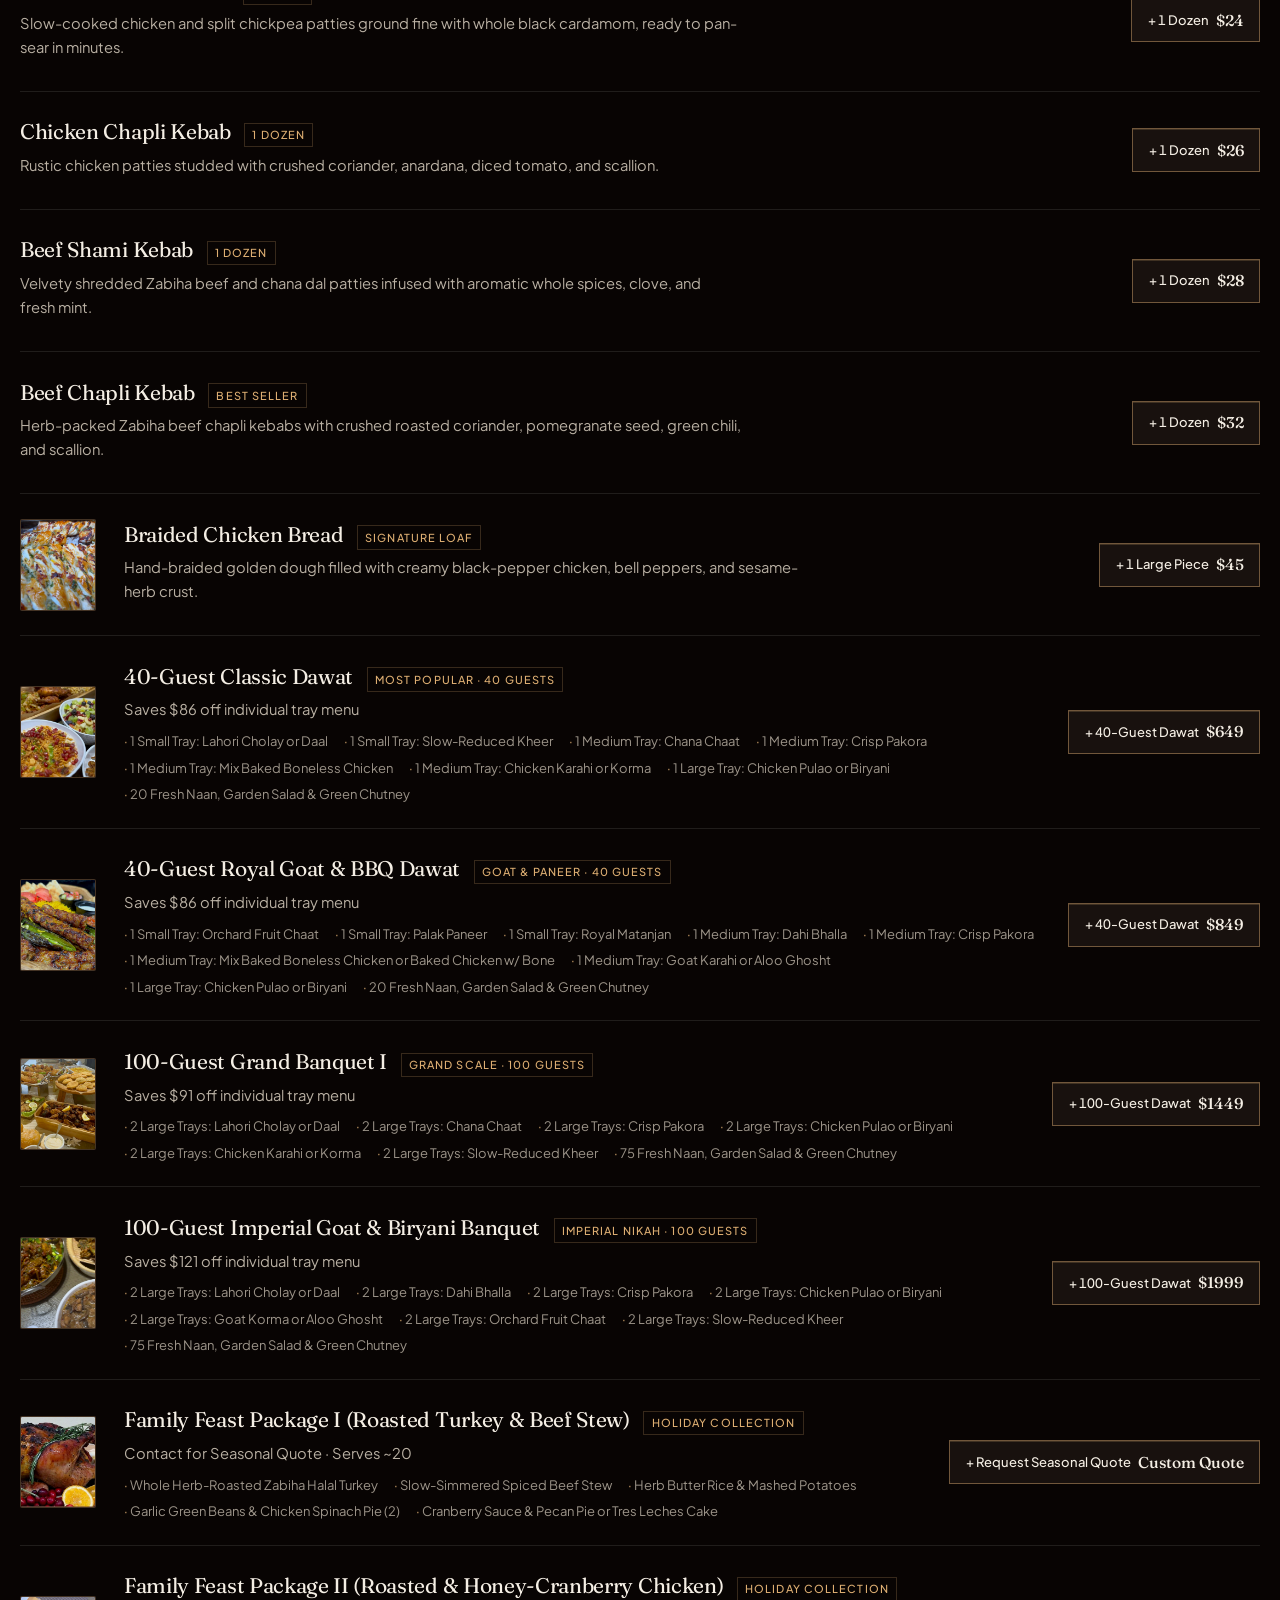
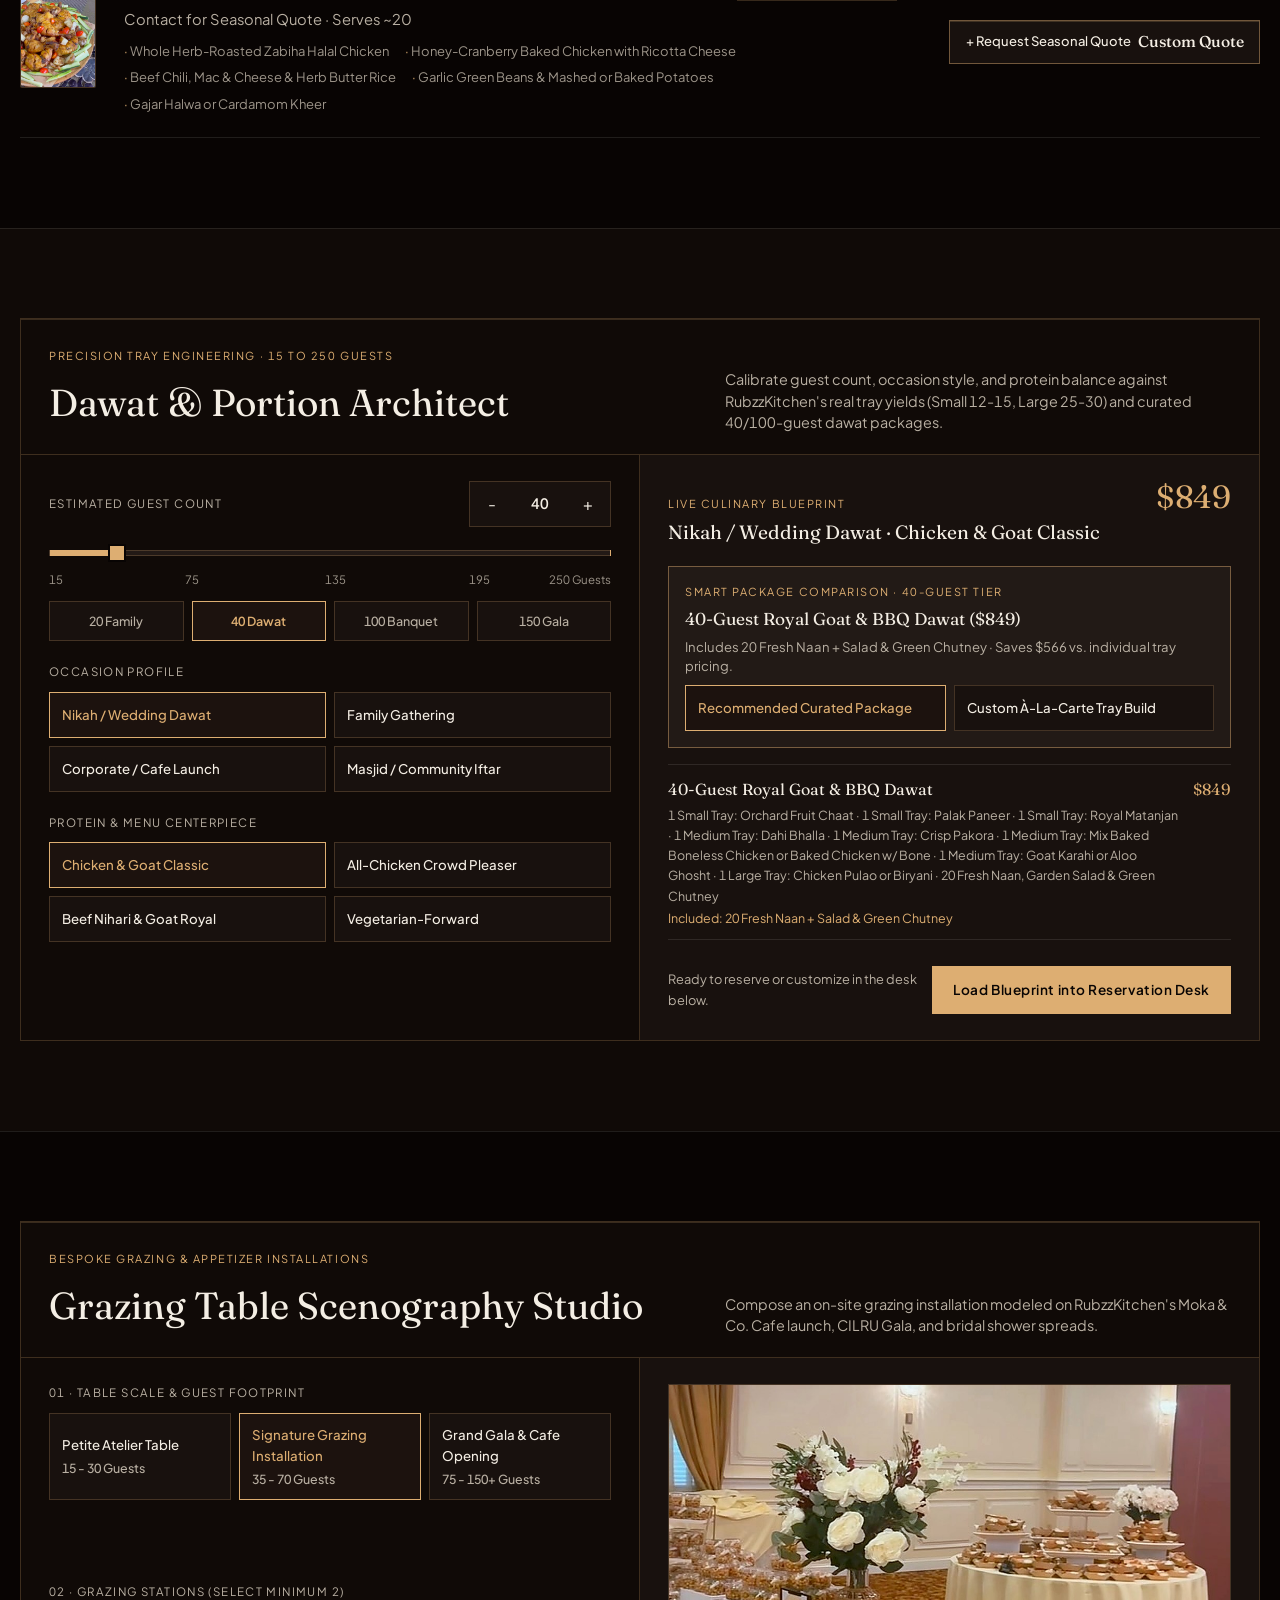
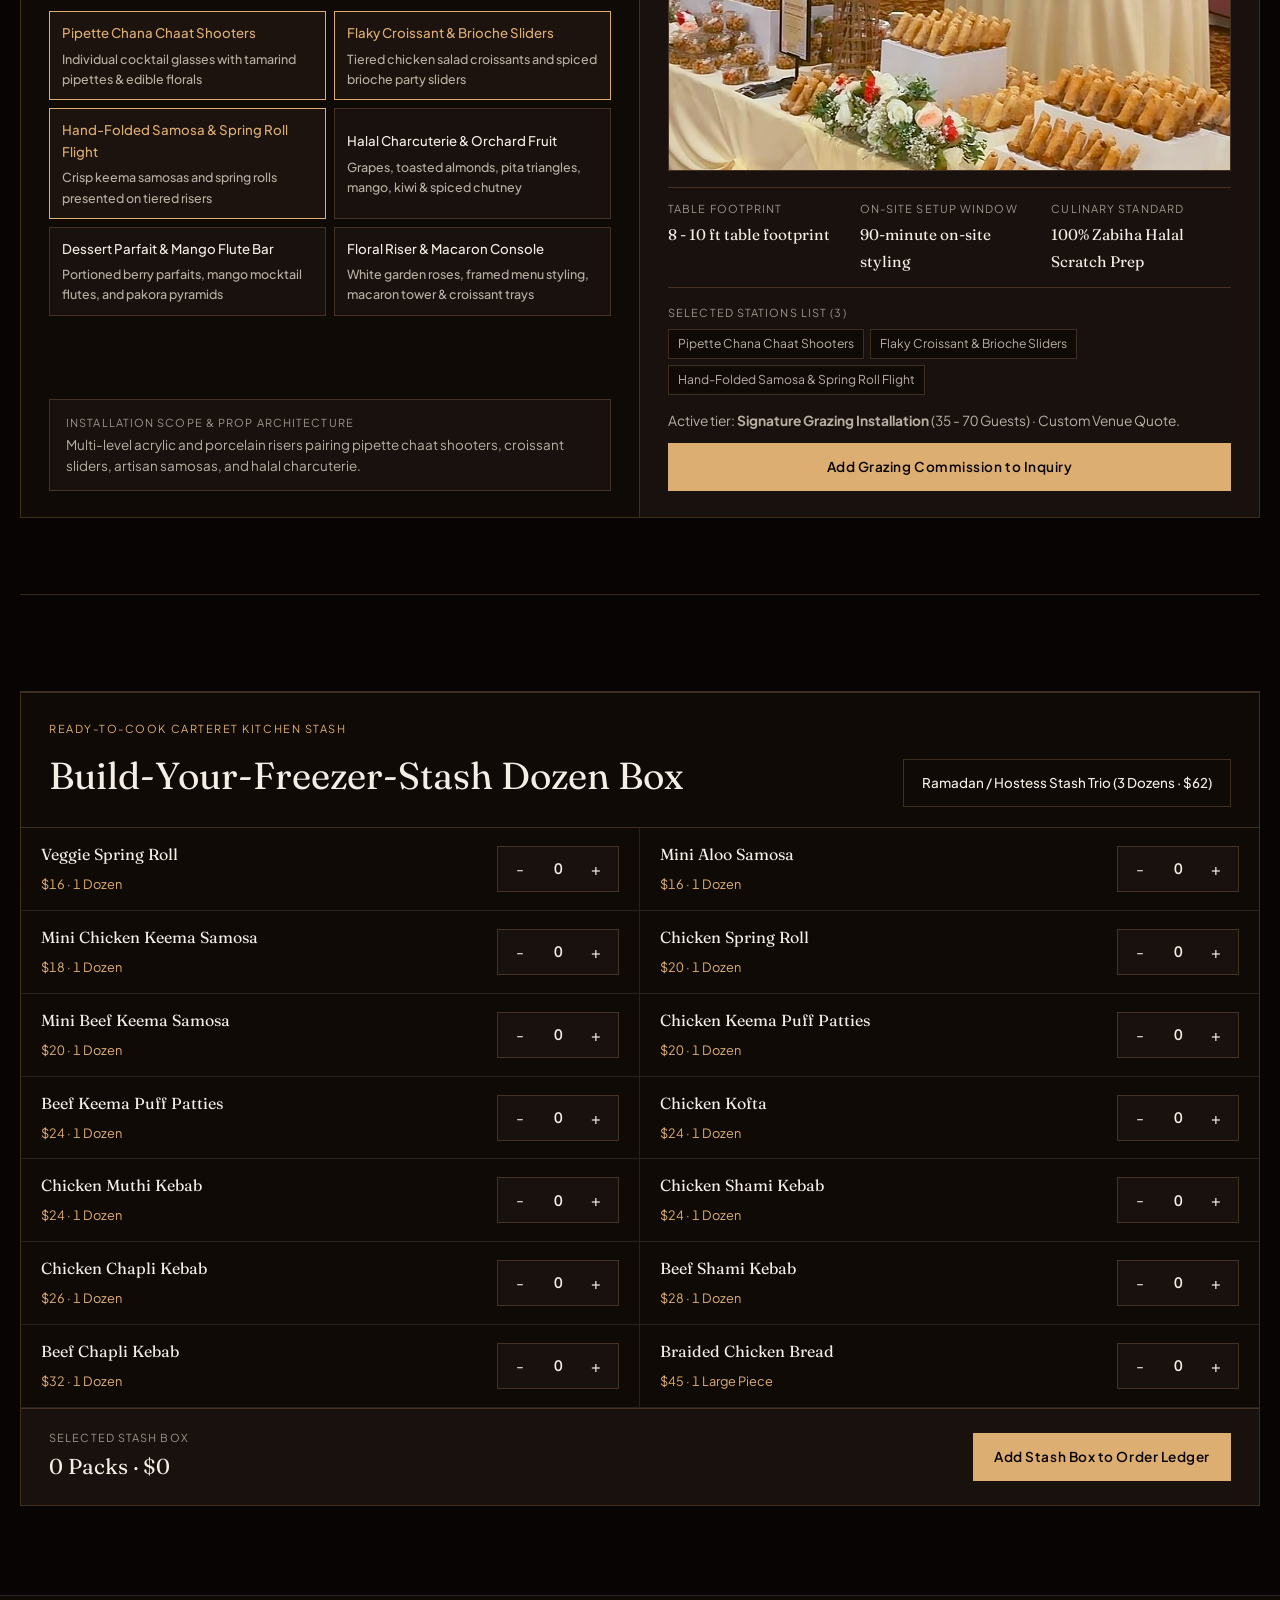
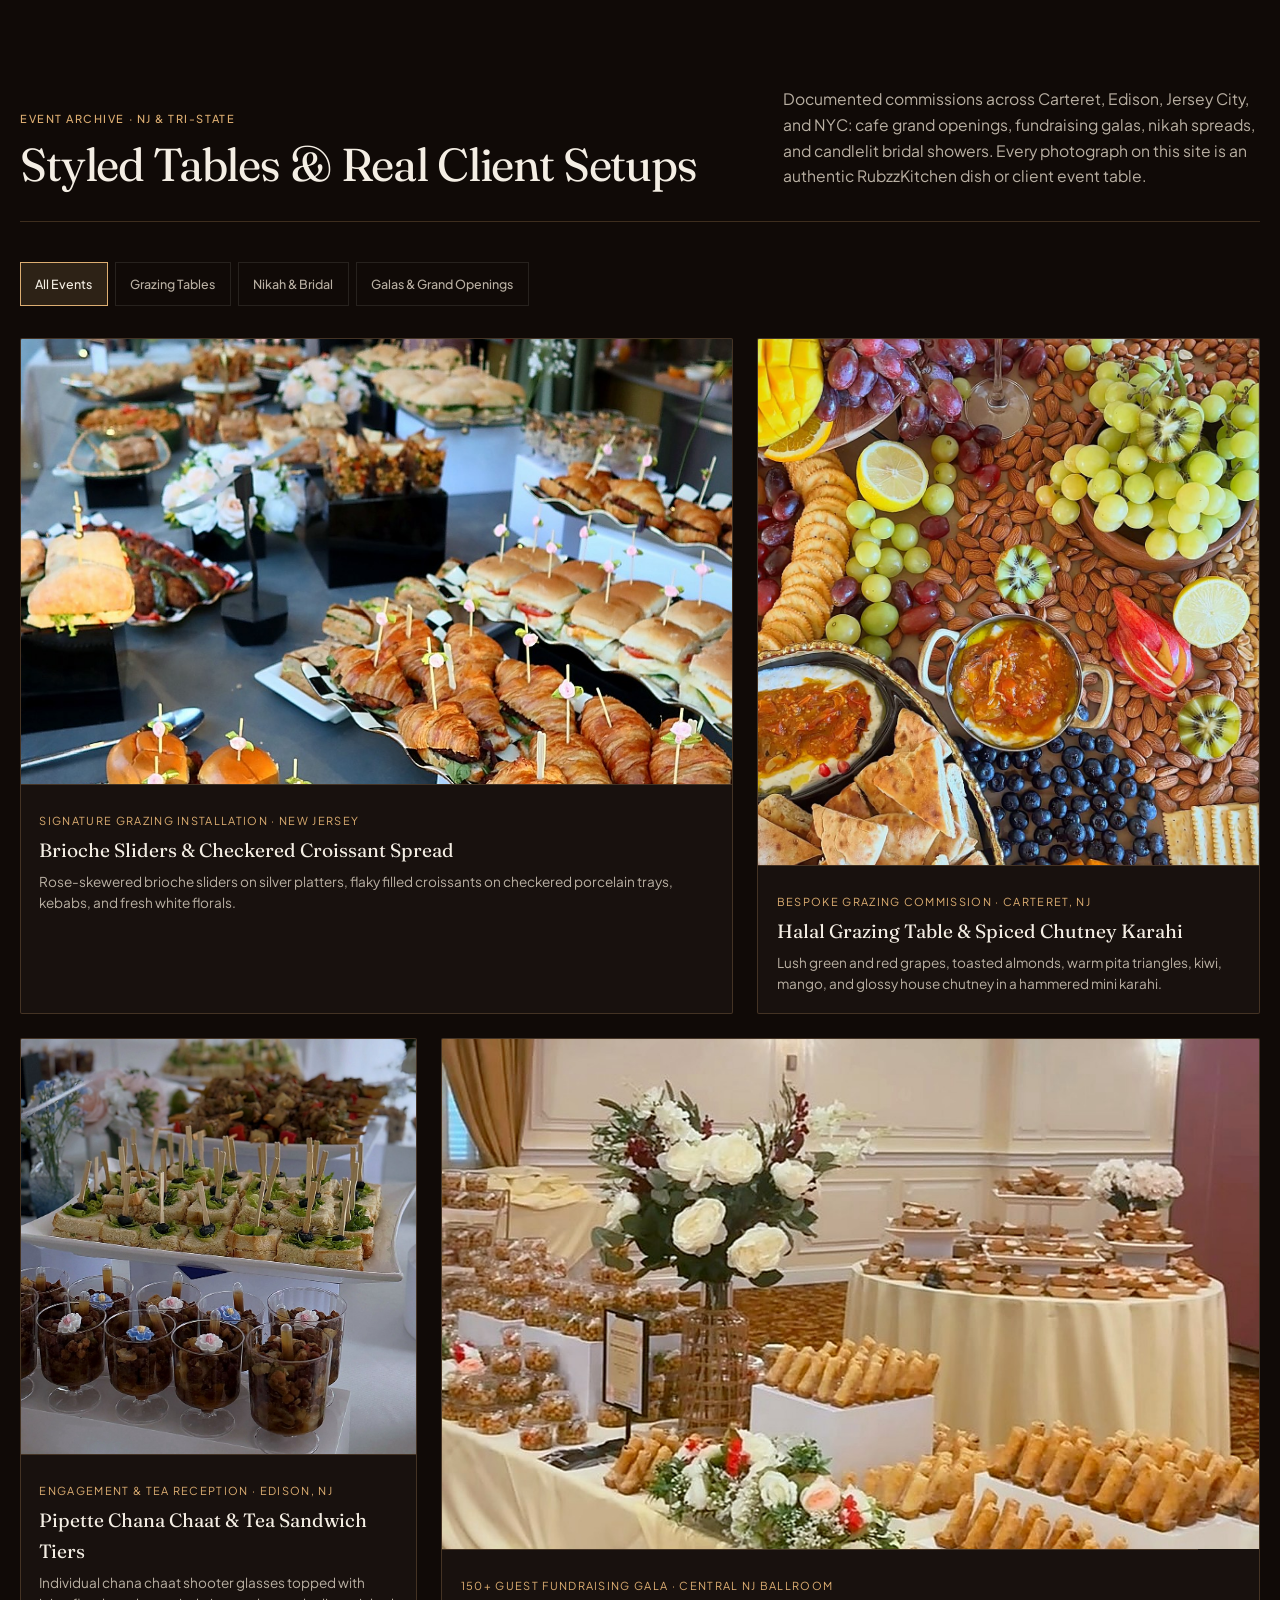
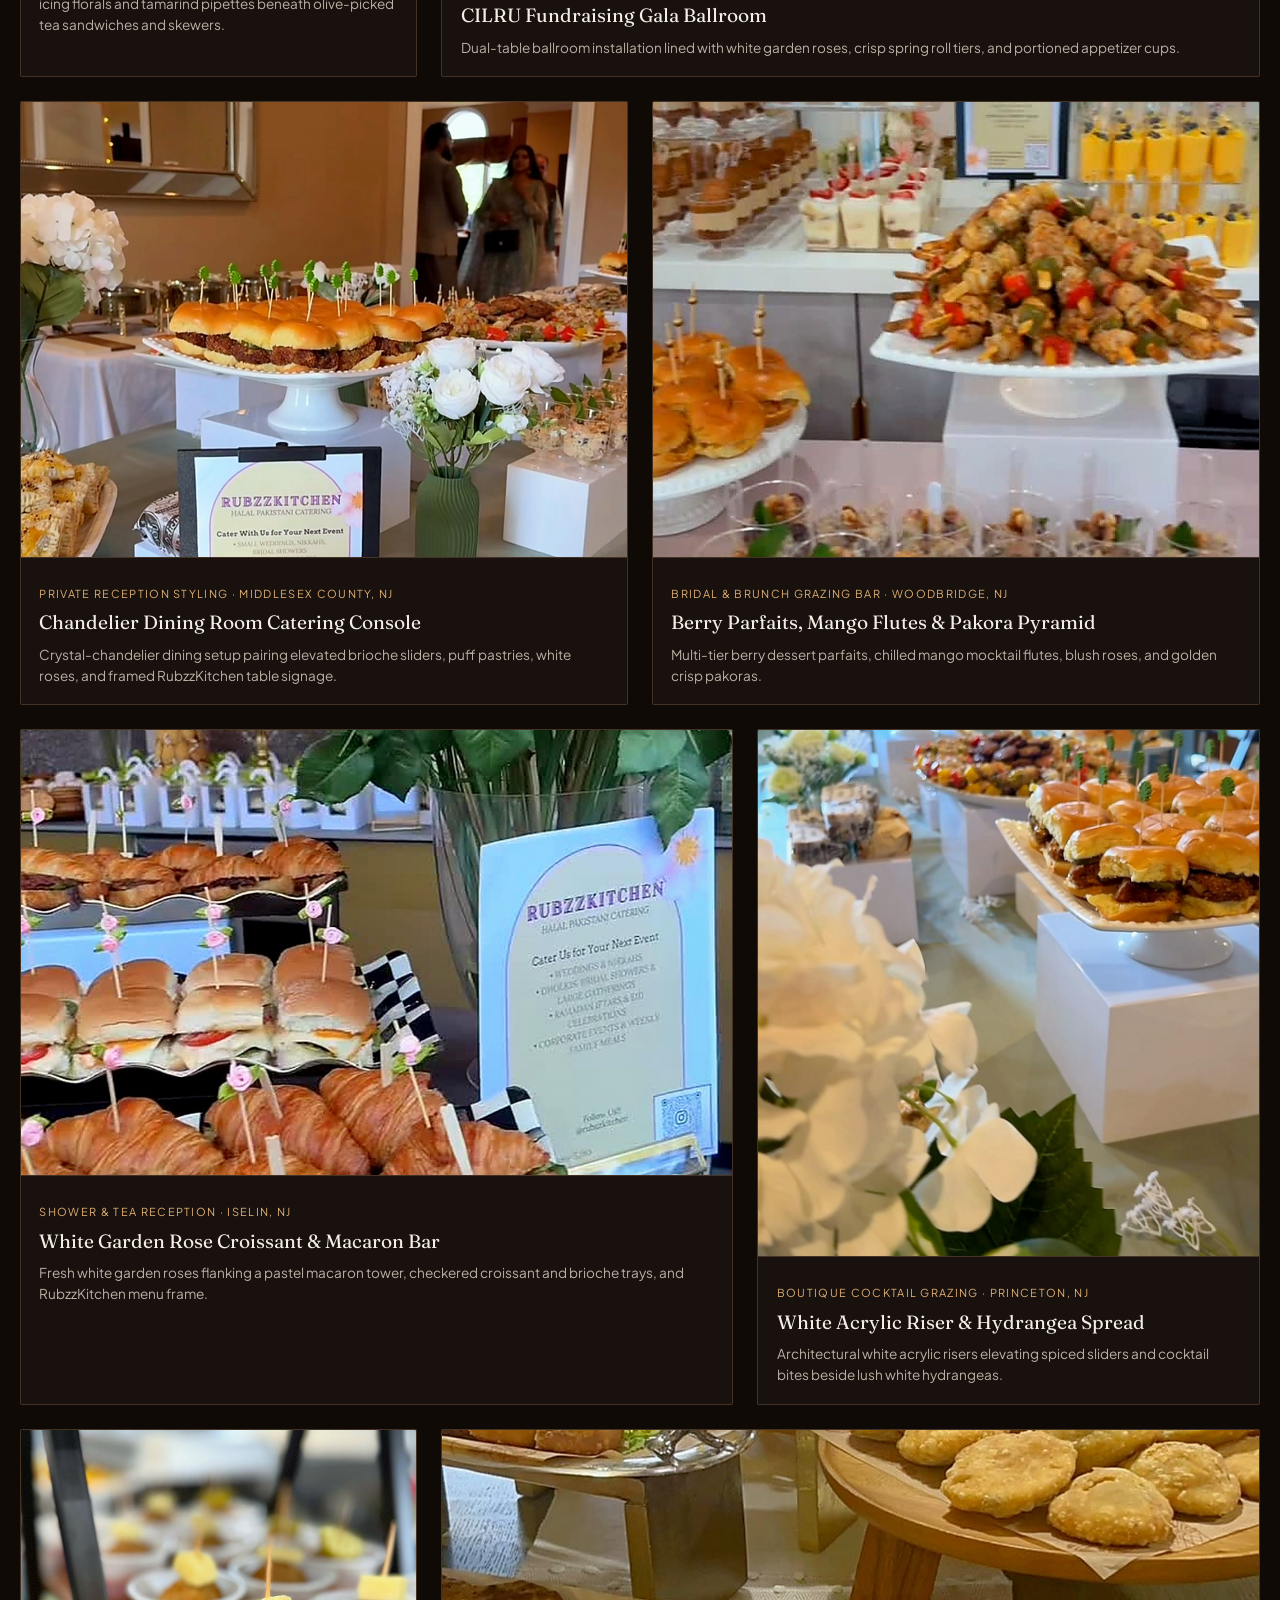
==== commit 2c0f4c00: "v3: 100% original enhanced photography, balanced grazing studio, linear architect & asymmetric archi" ====
--- a/index.html
+++ b/index.html
@@ -25,8 +25,8 @@
     .rk-critical-num { font-variant-numeric: tabular-nums lining-nums; }
     .rk-critical-btn:active { transform: scale(0.97) translateY(1px); }
   </style>
-  <link rel="stylesheet" href="./styles/tokens.css?v=2" />
-  <link rel="stylesheet" href="./styles/atelier.css?v=2" />
+  <link rel="stylesheet" href="./styles/tokens.css?v=3" />
+  <link rel="stylesheet" href="./styles/atelier.css?v=3" />
   <script type="application/ld+json">
   {
     "@context": "https://schema.org",
@@ -125,18 +125,21 @@
         <div>
           <p class="rk-eyebrow">CARTERET, NEW JERSEY &middot; 100% ZABIHA HALAL ATELIER</p>
           <h1 class="rk-display-heading rk-hero-headline">
-            Copper-deg
+            Scratch-cooked
             <span class="rk-inline-vignette" aria-hidden="true">
-              <img src="./assets/generated/inline-saffron-deg.jpg" alt="" width="320" height="200" />
+              <img src="./assets/originals/inline-seekh-platter.jpg" alt="" width="320" height="200" />
             </span>
             Pakistani dawats, <em>sculptural</em>
             <span class="rk-inline-vignette" aria-hidden="true">
-              <img src="./assets/generated/inline-grazing-fig.jpg" alt="" width="320" height="200" />
+              <img src="./assets/originals/inline-chutney-spread.jpg" alt="" width="320" height="200" />
             </span>
-            grazing tables &amp; kitchen-made trays.
+            grazing tables &amp; halal trays.
           </h1>
           <p class="rk-hero-copy">
             We cook from scratch in small batches out of Carteret, NJ. Order full Pakistani and Indian catering trays, 40- or 100-guest banquet spreads, styled halal grazing tables, or hand-folded frozen dozens ready for your own oven.
+          </p>
+          <p class="rk-authenticity-note">
+            Every photograph on this site is an authentic RubzzKitchen dish or client event table.
           </p>
           <div class="rk-hero-actions">
             <a class="rk-btn rk-btn-primary rk-tactile rk-critical-btn" href="#menu">Build Your Order</a>
@@ -160,11 +163,11 @@
 
         <figure class="rk-hero-plate">
           <div class="rk-plate-frame">
-            <img src="./assets/generated/hero-royal-dastarkhwan.jpg" alt="Copper deg saffron goat biryani, beef nihari karahi, sesame naan, and mint raita on dark walnut" width="960" height="1200" fetchpriority="high" />
+            <img src="./assets/originals/hero-grazing-sliders.jpg" alt="RubzzKitchen brioche sliders, flaky croissants on checkered porcelain trays, and white florals" width="1080" height="1350" fetchpriority="high" />
           </div>
           <figcaption class="rk-plate-placard">
-            <strong>Royal Dastarkhwan</strong>
-            <span>Goat Biryani &middot; Slow-Braised Beef Nihari</span>
+            <strong>Signature Grazing &amp; Slider Spread</strong>
+            <span>Real RubzzKitchen Event Setup</span>
           </figcaption>
         </figure>
       </div>
@@ -185,18 +188,18 @@
           <article class="rk-pillar-row">
             <figure class="rk-pillar-media">
               <div class="rk-pillar-media-frame">
-                <img src="./assets/generated/entree-karahi-nihari.jpg" alt="Hammered brass vessels of goat karahi and palak paneer garnished with fresh coriander" width="960" height="1200" loading="lazy" />
+                <img src="./assets/originals/seekh-kebab-biryani-board.jpg" alt="Char-grilled halal seekh kebabs with blistered green chili and fragrant saffron biryani rice" width="1080" height="1350" loading="lazy" />
               </div>
               <figcaption class="rk-plate-placard">
-                <strong>Plate 01 &middot; Copper-Deg Classics</strong>
-                <span>Small &amp; Large Catering Trays</span>
+                <strong>Plate 01 &middot; Scratch Catering Trays</strong>
+                <span>Small &amp; Large Event Pans</span>
               </figcaption>
             </figure>
             <div class="rk-pillar-body">
-              <span class="rk-pillar-index">01 / Copper-Deg Pakistani &amp; Indian Classics</span>
-              <h3 class="rk-pillar-title">Long-simmered nihari, dum biryani &amp; wok-fired karahi.</h3>
+              <span class="rk-pillar-index">01 / SCRATCH PAKISTANI &amp; INDIAN TRAYS</span>
+              <h3 class="rk-pillar-title">Slow-simmered Beef Nihari, Goat Karahi, aromatic Biryani &amp; Lahori Cholay.</h3>
               <p class="rk-pillar-desc">
-                From bone-in goat biryani layered with saffron to velvet beef haleem and ginger-topped karahi, our entrees travel hot in half and full catering trays sized for 12 to 30 guests per pan.
+                Slow-simmered Beef Nihari, Goat Karahi, aromatic Biryani, and Lahori Cholay cooked to order in Carteret. Every entree travels hot in half and full catering trays sized for 12 to 30 guests per pan.
               </p>
               <div class="rk-pillar-spec">
                 <span>Small Tray: 12-15 Guests</span>
@@ -208,8 +211,8 @@
 
           <article class="rk-pillar-row rk-pillar-row--reverse">
             <figure class="rk-pillar-media">
-              <div class="rk-pillar-media-frame rk-pillar-media-frame--wide">
-                <img src="./assets/generated/grazing-architectural-spread.jpg" alt="Architectural halal grazing table with pipette chana chaat shooters, flaky samosas, brioche sliders, and fruit" width="1280" height="800" loading="lazy" />
+              <div class="rk-pillar-media-frame">
+                <img src="./assets/originals/pipette-chaat-tiers.jpg" alt="Tiered chana chaat shooter glasses with tamarind pipettes, floral garnishes, and tea sandwiches" width="1080" height="1350" loading="lazy" />
               </div>
               <figcaption class="rk-plate-placard">
                 <strong>Plate 02 &middot; Grazing Scenography</strong>
@@ -217,10 +220,10 @@
               </figcaption>
             </figure>
             <div class="rk-pillar-body">
-              <span class="rk-pillar-index">02 / Architectural Grazing &amp; Canape Tables</span>
-              <h3 class="rk-pillar-title">Individual pipette chaat shooters, brioche sliders &amp; floral risers.</h3>
+              <span class="rk-pillar-index">02 / SCULPTURAL GRAZING &amp; CANAPE TABLES</span>
+              <h3 class="rk-pillar-title">Tamarind pipette chaat shooters, flaky croissants &amp; brioche sliders.</h3>
               <p class="rk-pillar-desc">
-                Built on site across New Jersey and NYC for cafe openings, nikah receptions, and fundraisers. We style tiered brass levels with flaky croissants, savory pastries, orchard fruit, and halal charcuterie.
+                Styled on site across New Jersey and NYC with white acrylic plinths, checkered porcelain and silver platters, tamarind pipette chaat shooters, flaky croissants, brioche sliders, and fresh florals.
               </p>
               <div class="rk-pillar-spec">
                 <span>6 ft to 16 ft Tables</span>
@@ -233,7 +236,7 @@
           <article class="rk-pillar-row">
             <figure class="rk-pillar-media">
               <div class="rk-pillar-media-frame">
-                <img src="./assets/generated/bbq-oven-platter.jpg" alt="Oven-baked halal malai boti, chicken tikka, chicken bihari, and seekh kebabs on black stoneware" width="960" height="1200" loading="lazy" />
+                <img src="./assets/originals/oven-baked-chicken-platter.jpg" alt="Spiced halal oven-baked chicken platter garnished with cucumber and cherry tomatoes" width="1080" height="1350" loading="lazy" />
               </div>
               <figcaption class="rk-plate-placard">
                 <strong>Plate 03 &middot; Oven BBQ &amp; Freezer Stash</strong>
@@ -314,7 +317,7 @@
             <h2 id="rkPortfolioHeading" class="rk-section-title">Styled Tables &amp; Real Client Setups</h2>
           </div>
           <p class="rk-section-lead">
-            Documented commissions across Carteret, Edison, Jersey City, and NYC: cafe grand openings, fundraising galas, nikah spreads, and candlelit bridal showers.
+            Documented commissions across Carteret, Edison, Jersey City, and NYC: cafe grand openings, fundraising galas, nikah spreads, and candlelit bridal showers. Every photograph on this site is an authentic RubzzKitchen dish or client event table.
           </p>
         </div>
 
@@ -412,6 +415,6 @@
     </div>
   </dialog>
 
-  <script type="module" src="./js/app.js?v=2"></script>
+  <script type="module" src="./js/app.js?v=3"></script>
 </body>
 </html>
--- a/styles/tokens.css
+++ b/styles/tokens.css
@@ -1,4 +1,4 @@
-/* RubzzKitchen Design Tokens - Smoked Cardamom Noir & Brushed Deg Brass */
+/* RubzzKitchen Design Tokens - Smoked Cardamom Noir & Brushed Atelier Brass */
 
 :root {
   color-scheme: dark;
--- a/styles/atelier.css
+++ b/styles/atelier.css
@@ -446,11 +446,20 @@
 
 .rk-hero-copy {
   max-width: 58ch;
-  margin: 0 0 2rem;
+  margin: 0 0 1rem;
   font-size: 1.04rem;
   line-height: 1.68;
   color: var(--ink-secondary);
   text-wrap: pretty;
+}
+
+.rk-authenticity-note {
+  margin: 0 0 1.85rem;
+  font-size: 0.78rem;
+  letter-spacing: 0.04em;
+  color: var(--ink-muted);
+  border-left: 2px solid var(--border-strong);
+  padding-left: 0.75rem;
 }
 
 .rk-hero-actions {
@@ -745,6 +754,18 @@
   border-top: 1px solid var(--border-hairline);
 }
 
+@media (min-width: 960px) {
+  .rk-menu-ledger--compact-two-col {
+    grid-template-columns: repeat(2, minmax(0, 1fr));
+    column-gap: 3rem;
+  }
+
+  .rk-menu-ledger--compact-two-col .rk-ledger-row {
+    padding-block: 1.15rem;
+    gap: 0.9rem 1.25rem;
+  }
+}
+
 .rk-ledger-row {
   display: grid;
   grid-template-columns: 76px minmax(0, 1fr) auto;
@@ -889,7 +910,7 @@
   border-top: 1px solid var(--border-hairline);
 }
 
-/* Portfolio Masonry / Editorial Gallery */
+/* Portfolio Asymmetric Editorial Gallery */
 .rk-portfolio-grid {
   display: grid;
   grid-template-columns: repeat(12, minmax(0, 1fr));
@@ -898,23 +919,21 @@
 }
 
 .rk-portfolio-card {
-  grid-column: span 4;
-  display: grid;
-  grid-template-rows: subgrid;
-  grid-row: span 2;
+  grid-column: span 6;
+  display: flex;
+  flex-direction: column;
   background-color: var(--plane-2-card);
   border: 1px solid var(--border-hairline);
   border-radius: var(--radius-md);
   box-shadow: var(--specular-top);
-}
-
-.rk-portfolio-card--wide {
-  grid-column: span 8;
+  overflow: hidden;
 }
 
 .rk-portfolio-trigger {
-  display: block;
+  display: flex;
+  flex-direction: column;
   width: 100%;
+  height: 100%;
   padding: 0;
   border: 0;
   background: transparent;
@@ -929,19 +948,19 @@
 }
 
 .rk-portfolio-media {
+  width: 100%;
+  flex-shrink: 0;
+  overflow: hidden;
   aspect-ratio: 4 / 3;
-  overflow: hidden;
-  background-color: var(--plane-1-surface);
-}
-
-.rk-portfolio-card--wide .rk-portfolio-media {
-  aspect-ratio: 16 / 9;
+  background: var(--plane-2-card);
 }
 
 .rk-portfolio-media img {
   width: 100%;
   height: 100%;
   object-fit: cover;
+  object-position: center;
+  display: block;
   transition: transform 420ms var(--ease-atelier);
 }
 
@@ -950,8 +969,59 @@
 }
 
 .rk-portfolio-placard {
+  flex: 1;
   padding: 1rem 1.15rem 1.15rem;
   border-top: 1px solid var(--border-hairline);
+}
+
+@media (min-width: 1025px) {
+  .rk-portfolio-card:nth-child(6n + 1) {
+    grid-column: span 7;
+  }
+
+  .rk-portfolio-card:nth-child(6n + 1) .rk-portfolio-media {
+    aspect-ratio: 16 / 10;
+  }
+
+  .rk-portfolio-card:nth-child(6n + 2) {
+    grid-column: span 5;
+  }
+
+  .rk-portfolio-card:nth-child(6n + 2) .rk-portfolio-media {
+    aspect-ratio: 4 / 4.2;
+  }
+
+  .rk-portfolio-card:nth-child(6n + 3) {
+    grid-column: span 4;
+  }
+
+  .rk-portfolio-card:nth-child(6n + 3) .rk-portfolio-media {
+    aspect-ratio: 4 / 4.2;
+  }
+
+  .rk-portfolio-card:nth-child(6n + 4) {
+    grid-column: span 8;
+  }
+
+  .rk-portfolio-card:nth-child(6n + 4) .rk-portfolio-media {
+    aspect-ratio: 16 / 10;
+  }
+
+  .rk-portfolio-card:nth-child(6n + 5),
+  .rk-portfolio-card:nth-child(6n + 6) {
+    grid-column: span 6;
+  }
+
+  .rk-portfolio-card:nth-child(6n + 5) .rk-portfolio-media,
+  .rk-portfolio-card:nth-child(6n + 6) .rk-portfolio-media {
+    aspect-ratio: 4 / 3;
+  }
+}
+
+.rk-provenance-item {
+  display: grid;
+  grid-template-rows: subgrid;
+  grid-row: span 2;
 }
 
 .rk-portfolio-meta {
@@ -1227,8 +1297,7 @@
     border-top: 1px solid var(--border-hairline);
   }
 
-  .rk-portfolio-card,
-  .rk-portfolio-card--wide {
+  .rk-portfolio-card {
     grid-column: span 6;
   }
 }
@@ -1284,8 +1353,7 @@
     justify-content: flex-start;
   }
 
-  .rk-portfolio-card,
-  .rk-portfolio-card--wide {
+  .rk-portfolio-card {
     grid-column: span 12;
   }
 
